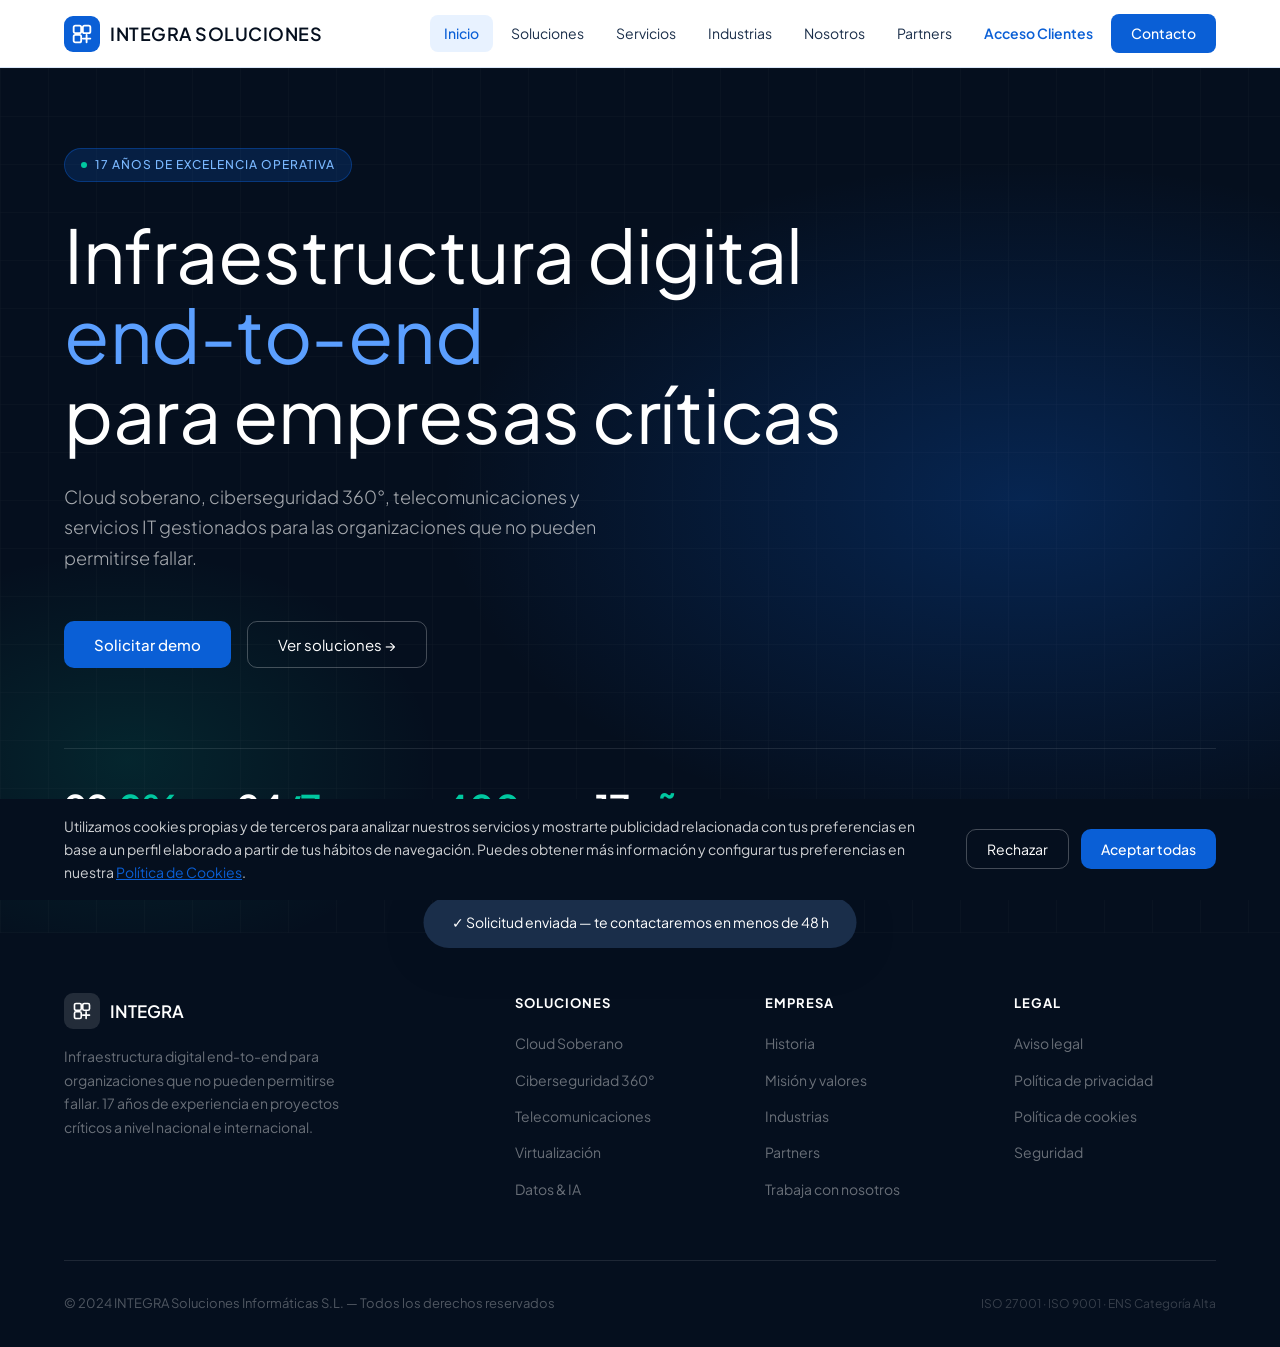
==== index.html @ 5807fe15 "Revert "Añadir borde azul claro al botón de Acceso Clientes" This reverts commit 361cda9bb5afeef632f" ====
<!DOCTYPE html>
<html lang="es">

<head>
  <meta charset="UTF-8">
  <meta name="viewport" content="width=device-width, initial-scale=1.0">
  <title>INTEGRA Soluciones Informáticas</title>
  <link rel="icon"
    href='data:image/svg+xml,<svg xmlns="http://www.w3.org/2000/svg" viewBox="0 0 24 24" fill="none" stroke="%230a5fd6" stroke-width="2.2" stroke-linecap="round"><rect x="2" y="2" width="9" height="9" rx="2"/><rect x="13" y="2" width="9" height="9" rx="2"/><rect x="2" y="13" width="9" height="9" rx="2"/><path d="M13 17.5h9M17.5 13v9"/></svg>'
    type="image/svg+xml">
  <script src="https://www.google.com/recaptcha/api.js" async defer></script>
  <link
    href="https://fonts.googleapis.com/css2?family=Instrument+Serif:ital@0;1&family=Plus+Jakarta+Sans:wght@300;400;500;600&display=swap"
    rel="stylesheet">
  <style>
    *,
    *::before,
    *::after {
      box-sizing: border-box;
      margin: 0;
      padding: 0;
    }

    :root {
      --ink: #050f1e;
      --ink2: #1a2e4a;
      --blue: #0a5fd6;
      --blue2: #0847a8;
      --sky: #e8f2ff;
      --sky2: #d0e5ff;
      --white: #ffffff;
      --gray: #6b7e96;
      --gray2: #f4f7fb;
      --border: rgba(10, 95, 214, 0.15);
      --accent: #00c8a0;
      --font-head: 'Plus Jakarta Sans', sans-serif;
      --font-body: 'Plus Jakarta Sans', sans-serif;
      --radius: 12px;
      --radius-lg: 20px;
      --shadow: 0 2px 24px rgba(5, 15, 30, 0.08);
      --shadow-lg: 0 8px 48px rgba(5, 15, 30, 0.14);
    }

    html,
    body {
      height: 100%;
    }

    body {
      font-family: var(--font-body);
      color: var(--ink);
      background: var(--white);
      font-size: 16px;
      line-height: 1.65;
      overflow-x: hidden;
    }

    /* NAV */
    nav {
      position: fixed;
      top: 0;
      left: 0;
      right: 0;
      z-index: 999;
      background: rgba(255, 255, 255, 0.96);
      backdrop-filter: blur(12px);
      border-bottom: 1px solid var(--border);
      padding: 0 5vw;
      display: flex;
      align-items: center;
      justify-content: space-between;
      height: 68px;
      transition: box-shadow 0.2s;
    }

    .nav-logo {
      font-family: var(--font-body);
      font-size: 18px;
      font-weight: 600;
      color: var(--ink);
      letter-spacing: 0.5px;
      text-decoration: none;
      display: flex;
      align-items: center;
      gap: 10px;
      cursor: pointer;
    }

    .nav-logo-mark {
      width: 36px;
      height: 36px;
      background: var(--blue);
      border-radius: 9px;
      display: flex;
      align-items: center;
      justify-content: center;
    }

    .nav-links {
      display: flex;
      align-items: center;
      gap: 4px;
      list-style: none;
    }

    .nav-links a {
      font-size: 14px;
      font-weight: 400;
      color: var(--ink2);
      text-decoration: none;
      padding: 7px 14px;
      border-radius: 8px;
      transition: background 0.18s, color 0.18s;
      cursor: pointer;
      display: block;
    }

    .nav-links a:hover {
      background: var(--sky);
      color: var(--blue);
    }

    .nav-links a.active {
      background: var(--sky);
      color: var(--blue);
      font-weight: 500;
    }

    .nav-cta {
      background: var(--blue) !important;
      color: var(--white) !important;
      border-radius: 8px !important;
      padding: 8px 20px !important;
      font-weight: 500 !important;
    }

    .nav-cta:hover {
      background: var(--blue2) !important;
    }

    .nav-cta.active {
      background: var(--blue2) !important;
      color: var(--white) !important;
    }

    .nav-toggle {
      display: none;
      background: none;
      border: none;
      cursor: pointer;
      padding: 8px;
    }

    .nav-toggle span {
      display: block;
      width: 22px;
      height: 2px;
      background: var(--ink);
      margin: 4px 0;
    }

    /* APP */
    #app {
      padding-top: 68px;
      min-height: calc(100vh - 68px);
    }

    .page {
      animation: fadeUp 0.32s ease both;
    }

    @keyframes fadeUp {
      from {
        opacity: 0;
        transform: translateY(12px);
      }

      to {
        opacity: 1;
        transform: translateY(0);
      }
    }

    /* SHARED */
    .section-wrap {
      padding: 80px 5vw;
    }

    .section-wrap.alt {
      background: var(--gray2);
    }

    .section-inner {
      max-width: 1200px;
      margin: 0 auto;
    }

    .section-tag {
      display: inline-block;
      font-size: 11px;
      font-weight: 600;
      letter-spacing: 2px;
      text-transform: uppercase;
      color: var(--blue);
      background: var(--sky);
      border-radius: 6px;
      padding: 5px 12px;
      margin-bottom: 20px;
    }

    .section-title {
      font-family: var(--font-head);
      font-size: clamp(28px, 3.5vw, 44px);
      font-weight: 400;
      line-height: 1.15;
      color: var(--ink);
      margin-bottom: 20px;
    }

    .section-sub {
      font-size: 17px;
      color: var(--gray);
      max-width: 580px;
      line-height: 1.7;
      margin-bottom: 52px;
    }

    .btn-primary {
      background: var(--blue);
      color: var(--white);
      border: none;
      border-radius: 10px;
      padding: 13px 30px;
      font-size: 15px;
      font-weight: 500;
      font-family: var(--font-body);
      cursor: pointer;
      transition: background 0.18s, transform 0.15s;
      text-decoration: none;
      display: inline-block;
    }

    .btn-primary:hover {
      background: #1a6fe0;
      transform: translateY(-1px);
    }

    .btn-outline {
      background: transparent;
      color: var(--white);
      border: 1px solid rgba(255, 255, 255, 0.25);
      border-radius: 10px;
      padding: 13px 30px;
      font-size: 15px;
      font-weight: 400;
      font-family: var(--font-body);
      cursor: pointer;
      transition: border-color 0.18s, background 0.18s, transform 0.15s;
      text-decoration: none;
      display: inline-block;
    }

    .btn-outline:hover {
      border-color: rgba(255, 255, 255, 0.5);
      background: rgba(255, 255, 255, 0.07);
      transform: translateY(-1px);
    }

    .btn-ghost {
      background: var(--sky);
      color: var(--blue);
      border: 1px solid var(--border);
      border-radius: 10px;
      padding: 13px 30px;
      font-size: 15px;
      font-weight: 500;
      font-family: var(--font-body);
      cursor: pointer;
      transition: background 0.18s;
      text-decoration: none;
      display: inline-block;
    }

    .btn-ghost:hover {
      background: var(--sky2);
    }

    /* HERO */
    .hero {
      min-height: calc(100vh - 68px);
      background: var(--ink);
      padding: 80px 5vw;
      position: relative;
      overflow: hidden;
      display: flex;
      align-items: center;
    }

    .hero-bg {
      position: absolute;
      inset: 0;
      background: radial-gradient(ellipse 70% 60% at 80% 50%, rgba(10, 95, 214, 0.28) 0%, transparent 65%), radial-gradient(ellipse 40% 40% at 10% 80%, rgba(0, 200, 160, 0.12) 0%, transparent 60%);
    }

    .hero-grid {
      position: absolute;
      inset: 0;
      opacity: 0.04;
      background-image: linear-gradient(rgba(255, 255, 255, 0.5) 1px, transparent 1px), linear-gradient(90deg, rgba(255, 255, 255, 0.5) 1px, transparent 1px);
      background-size: 48px 48px;
    }

    .hero-inner {
      position: relative;
      z-index: 2;
      max-width: 1200px;
      margin: 0 auto;
      width: 100%;
    }

    .hero-badge {
      display: inline-flex;
      align-items: center;
      gap: 8px;
      background: rgba(10, 95, 214, 0.2);
      border: 1px solid rgba(10, 95, 214, 0.4);
      color: #7ab8ff;
      font-size: 12px;
      font-weight: 500;
      letter-spacing: 1px;
      text-transform: uppercase;
      padding: 6px 16px;
      border-radius: 100px;
      margin-bottom: 32px;
    }

    .hero-badge-dot {
      width: 6px;
      height: 6px;
      border-radius: 50%;
      background: var(--accent);
      animation: pulse 2s ease-in-out infinite;
    }

    @keyframes pulse {

      0%,
      100% {
        opacity: 1;
        transform: scale(1)
      }

      50% {
        opacity: .5;
        transform: scale(.8)
      }
    }

    .hero-title {
      font-family: var(--font-head);
      font-size: clamp(42px, 6vw, 74px);
      font-weight: 400;
      color: var(--white);
      line-height: 1.08;
      letter-spacing: -0.5px;
      margin-bottom: 28px;
      max-width: 800px;
    }

    .hero-title span {
      color: #5b9fff;
    }

    .hero-sub {
      font-size: 18px;
      font-weight: 300;
      color: rgba(255, 255, 255, 0.65);
      max-width: 560px;
      line-height: 1.7;
      margin-bottom: 48px;
    }

    .hero-actions {
      display: flex;
      gap: 16px;
      flex-wrap: wrap;
      margin-bottom: 80px;
    }

    .hero-metrics {
      display: flex;
      gap: 48px;
      flex-wrap: wrap;
      border-top: 1px solid rgba(255, 255, 255, 0.1);
      padding-top: 40px;
    }

    .metric-value {
      font-family: var(--font-body);
      font-size: 38px;
      font-weight: 600;
      color: var(--white);
      line-height: 1;
      letter-spacing: -1px;
    }

    .metric-value span {
      color: var(--accent);
    }

    .metric-label {
      font-size: 13px;
      color: rgba(255, 255, 255, 0.5);
      margin-top: 4px;
      text-transform: uppercase;
      letter-spacing: 0.5px;
    }

    /* SOLUCIONES */
    .sol-grid {
      display: grid;
      grid-template-columns: repeat(3, 1fr);
      gap: 20px;
    }

    .sol-card {
      background: var(--white);
      border: 1px solid var(--border);
      border-radius: var(--radius-lg);
      padding: 32px;
      transition: transform 0.2s, box-shadow 0.2s, border-color 0.2s;
    }

    .sol-card:hover {
      transform: translateY(-4px);
      box-shadow: var(--shadow-lg);
      border-color: rgba(10, 95, 214, 0.3);
    }

    .sol-icon {
      width: 52px;
      height: 52px;
      border-radius: 14px;
      background: var(--sky);
      display: flex;
      align-items: center;
      justify-content: center;
      margin-bottom: 20px;
    }

    .sol-icon svg {
      width: 26px;
      height: 26px;
      color: var(--blue);
    }

    .sol-card h3 {
      font-family: var(--font-head);
      font-size: 19px;
      font-weight: 400;
      color: var(--ink);
      margin-bottom: 10px;
    }

    .sol-card p {
      font-size: 14px;
      color: var(--gray);
      line-height: 1.65;
    }

    .sol-tag {
      display: inline-block;
      font-size: 11px;
      font-weight: 500;
      background: var(--sky);
      color: var(--blue);
      border-radius: 5px;
      padding: 3px 9px;
      margin-top: 16px;
    }

    /* SERVICIOS */
    .srv-grid {
      display: grid;
      grid-template-columns: 1fr 1fr;
      gap: 40px;
      align-items: start;
    }

    .srv-module {
      border: 1px solid var(--border);
      border-radius: var(--radius);
      overflow: hidden;
      margin-bottom: 14px;
    }

    .srv-header {
      display: flex;
      align-items: center;
      justify-content: space-between;
      padding: 18px 22px;
      cursor: pointer;
      background: var(--white);
      transition: background 0.15s;
      user-select: none;
    }

    .srv-header:hover {
      background: var(--sky);
    }

    .srv-header-left {
      display: flex;
      align-items: center;
      gap: 14px;
    }

    .srv-dot {
      width: 9px;
      height: 9px;
      border-radius: 50%;
      background: var(--blue);
      flex-shrink: 0;
    }

    .srv-header h4 {
      font-family: var(--font-body);
      font-size: 15px;
      font-weight: 600;
      color: var(--ink);
    }

    .srv-arrow {
      width: 20px;
      height: 20px;
      border-radius: 50%;
      border: 1px solid var(--border);
      display: flex;
      align-items: center;
      justify-content: center;
      font-size: 14px;
      color: var(--gray);
      transition: transform 0.2s, background 0.15s;
      flex-shrink: 0;
      line-height: 1;
    }

    .srv-body {
      padding: 0 22px;
      max-height: 0;
      overflow: hidden;
      transition: max-height 0.35s ease, padding 0.25s ease;
      border-top: 0 solid var(--border);
    }

    .srv-module.open .srv-body {
      max-height: 260px;
      padding: 16px 22px 20px;
      border-top-width: 1px;
    }

    .srv-module.open .srv-arrow {
      transform: rotate(180deg);
      background: var(--blue);
      color: var(--blue);
    }

    .srv-body p {
      font-size: 14px;
      color: var(--gray);
      line-height: 1.7;
    }

    .srv-body ul {
      margin-top: 10px;
      list-style: none;
    }

    .srv-body ul li {
      font-size: 13px;
      color: var(--ink2);
      padding: 3px 0 3px 16px;
      position: relative;
    }

    .srv-body ul li::before {
      content: '—';
      position: absolute;
      left: 0;
      color: var(--blue);
      font-size: 11px;
      top: 5px;
    }

    .srv-panel {
      background: var(--ink);
      border-radius: var(--radius-lg);
      padding: 38px;
      color: var(--white);
      position: sticky;
      top: 90px;
    }

    .srv-panel h3 {
      font-family: var(--font-head);
      font-size: 22px;
      font-weight: 400;
      margin-bottom: 12px;
    }

    .srv-panel>p {
      font-size: 14px;
      color: rgba(255, 255, 255, 0.55);
      margin-bottom: 28px;
    }

    .sla-grid {
      display: grid;
      grid-template-columns: 1fr 1fr;
      gap: 14px;
      margin-bottom: 28px;
    }

    .sla-item {
      background: rgba(255, 255, 255, 0.06);
      border: 1px solid rgba(255, 255, 255, 0.1);
      border-radius: var(--radius);
      padding: 18px;
    }

    .sla-num {
      font-family: var(--font-body);
      font-size: 26px;
      font-weight: 600;
      color: var(--white);
      letter-spacing: -0.5px;
    }

    .sla-num span {
      color: var(--accent);
    }

    .sla-label {
      font-size: 12px;
      color: rgba(255, 255, 255, 0.4);
      margin-top: 4px;
    }

    /* INDUSTRIAS */
    .ind-grid {
      display: grid;
      grid-template-columns: repeat(4, 1fr);
      gap: 16px;
    }

    .ind-card {
      background: var(--white);
      border: 1px solid var(--border);
      border-radius: var(--radius-lg);
      padding: 28px 22px;
      transition: transform 0.2s, box-shadow 0.2s;
      position: relative;
      overflow: hidden;
    }

    .ind-card::after {
      content: '';
      position: absolute;
      bottom: 0;
      left: 0;
      right: 0;
      height: 3px;
      background: var(--blue);
      transform: scaleX(0);
      transform-origin: left;
      transition: transform 0.25s ease;
    }

    .ind-card:hover {
      transform: translateY(-4px);
      box-shadow: var(--shadow);
    }

    .ind-card:hover::after {
      transform: scaleX(1);
    }

    .ind-num {
      font-family: var(--font-body);
      font-size: 36px;
      font-weight: 300;
      color: var(--blue);
      line-height: 1;
      margin-bottom: 16px;
      letter-spacing: -1px;
    }

    .ind-card h3 {
      font-family: var(--font-body);
      font-size: 15px;
      font-weight: 600;
      color: var(--ink);
      margin-bottom: 8px;
    }

    .ind-card p {
      font-size: 13px;
      color: var(--gray);
      line-height: 1.6;
    }

    /* NOSOTROS */
    .nos-layout {
      display: grid;
      grid-template-columns: 1fr 1fr;
      gap: 80px;
      align-items: start;
    }

    .timeline {
      position: relative;
    }

    .timeline::before {
      content: '';
      position: absolute;
      left: 18px;
      top: 0;
      bottom: 0;
      width: 2px;
      background: linear-gradient(to bottom, var(--blue), var(--sky2));
    }

    .tl-item {
      padding-left: 52px;
      padding-bottom: 36px;
      position: relative;
    }

    .tl-dot {
      position: absolute;
      left: 10px;
      top: 4px;
      width: 18px;
      height: 18px;
      border-radius: 50%;
      background: var(--blue);
      border: 3px solid var(--white);
      box-shadow: 0 0 0 2px var(--blue);
    }

    .tl-year {
      font-size: 13px;
      font-weight: 700;
      color: var(--blue);
      letter-spacing: 1px;
      margin-bottom: 4px;
    }

    .tl-text {
      font-size: 14px;
      color: var(--ink2);
    }

    .mvv {
      margin-bottom: 36px;
    }

    .mvv h3 {
      font-size: 18px;
      font-weight: 600;
      color: var(--ink);
      margin-bottom: 8px;
    }

    .mvv p {
      font-size: 15px;
      color: var(--gray);
      line-height: 1.7;
    }

    .nos-values {
      display: grid;
      grid-template-columns: 1fr 1fr;
      gap: 16px;
    }

    .val-card {
      background: var(--gray2);
      border-radius: var(--radius);
      padding: 22px;
      border: 1px solid transparent;
      transition: border-color 0.2s, background 0.2s;
    }

    .val-card:hover {
      border-color: var(--border);
      background: var(--sky);
    }

    .val-card h4 {
      font-size: 14px;
      font-weight: 600;
      color: var(--ink);
      margin-bottom: 8px;
    }

    .val-card p {
      font-size: 13px;
      color: var(--gray);
    }

    /* PARTNERS */
    .partners-scroll {
      display: flex;
      flex-wrap: wrap;
      gap: 14px;
      margin-bottom: 48px;
    }

    .partner-pill {
      display: flex;
      align-items: center;
      gap: 12px;
      background: linear-gradient(145deg, var(--ink), var(--ink2));
      border: 1px solid rgba(10, 95, 214, 0.3);
      border-radius: 100px;
      padding: 10px 24px;
      font-size: 15px;
      font-weight: 600;
      color: var(--white);
      transition: all 0.3s cubic-bezier(0.25, 0.8, 0.25, 1);
      box-shadow: 0 4px 15px rgba(5, 15, 30, 0.2);
      cursor: default;
    }

    .partner-pill:hover {
      border-color: var(--accent);
      box-shadow: 0 0 20px rgba(0, 200, 160, 0.4), inset 0 0 10px rgba(0, 200, 160, 0.2);
      transform: translateY(-5px) scale(1.05);
    }

    .partner-logo {
      width: 24px;
      height: 24px;
      object-fit: contain;
      flex-shrink: 0;
      display: block;
      border-radius: 4px;
    }

    .partner-dot {
      width: 32px;
      height: 32px;
      border-radius: 50%;
      display: flex;
      align-items: center;
      justify-content: center;
      font-size: 14px;
      font-weight: 700;
      color: var(--white);
      flex-shrink: 0;
      box-shadow: 0 2px 10px rgba(0, 0, 0, 0.5);
      border: 2px solid rgba(255, 255, 255, 0.1);
    }

    .eco-strip {
      background: var(--ink);
      border-radius: var(--radius-lg);
      padding: 40px;
      display: grid;
      grid-template-columns: 1fr auto;
      gap: 32px;
      align-items: center;
    }

    .eco-strip h3 {
      font-family: var(--font-head);
      font-size: 24px;
      font-weight: 400;
      color: var(--white);
    }

    .eco-strip p {
      font-size: 15px;
      color: rgba(255, 255, 255, 0.5);
      margin-top: 8px;
    }

    /* CONTACTO */
    .contact-grid {
      display: grid;
      grid-template-columns: 1fr 1fr;
      gap: 64px;
      align-items: start;
    }

    .contact-form {
      background: var(--gray2);
      border-radius: var(--radius-lg);
      padding: 38px;
      border: 1px solid var(--border);
    }

    .form-row {
      margin-bottom: 18px;
    }

    .form-row label {
      display: block;
      font-size: 13px;
      font-weight: 500;
      color: var(--ink2);
      margin-bottom: 7px;
    }

    .form-row input,
    .form-row select,
    .form-row textarea {
      width: 100%;
      background: var(--white);
      border: 1px solid var(--border);
      border-radius: 9px;
      padding: 11px 15px;
      font-size: 14px;
      font-family: var(--font-body);
      color: var(--ink);
      outline: none;
      transition: border-color 0.18s, box-shadow 0.18s;
      appearance: none;
    }

    .form-row input:focus,
    .form-row select:focus,
    .form-row textarea:focus {
      border-color: var(--blue);
      box-shadow: 0 0 0 3px rgba(10, 95, 214, 0.1);
    }

    .form-row textarea {
      height: 110px;
      resize: vertical;
    }

    .form-cols {
      display: grid;
      grid-template-columns: 1fr 1fr;
      gap: 14px;
    }

    .contact-info h3 {
      font-family: var(--font-head);
      font-size: 22px;
      font-weight: 400;
      color: var(--ink);
      margin-bottom: 14px;
    }

    .contact-info>p {
      font-size: 15px;
      color: var(--gray);
      margin-bottom: 32px;
      line-height: 1.7;
    }

    .contact-items {
      display: flex;
      flex-direction: column;
      gap: 14px;
    }

    .contact-item {
      display: flex;
      align-items: flex-start;
      gap: 14px;
      padding: 18px;
      background: var(--gray2);
      border: 1px solid var(--border);
      border-radius: var(--radius);
    }

    .contact-item-icon {
      width: 40px;
      height: 40px;
      border-radius: 10px;
      background: var(--sky);
      display: flex;
      align-items: center;
      justify-content: center;
      flex-shrink: 0;
    }

    .contact-item-icon svg {
      width: 18px;
      height: 18px;
      color: var(--blue);
    }

    .contact-item-text h4 {
      font-size: 13px;
      font-weight: 600;
      color: var(--ink);
    }

    .contact-item-text p {
      font-size: 13px;
      color: var(--gray);
      margin-top: 2px;
    }

    /* FOOTER */
    footer {
      background: var(--ink);
      padding: 60px 5vw 32px;
    }

    .footer-inner {
      max-width: 1200px;
      margin: 0 auto;
    }

    .footer-top {
      display: grid;
      grid-template-columns: 2fr 1fr 1fr 1fr;
      gap: 48px;
      padding-bottom: 48px;
      border-bottom: 1px solid rgba(255, 255, 255, 0.1);
      margin-bottom: 32px;
    }

    .footer-brand p {
      font-size: 14px;
      color: rgba(255, 255, 255, 0.4);
      line-height: 1.7;
      margin-top: 16px;
      max-width: 280px;
    }

    .footer-col h5 {
      font-size: 13px;
      font-weight: 700;
      color: var(--white);
      letter-spacing: 1px;
      text-transform: uppercase;
      margin-bottom: 16px;
    }

    .footer-col ul {
      list-style: none;
    }

    .footer-col ul li {
      margin-bottom: 10px;
    }

    .footer-col ul li a {
      font-size: 14px;
      color: rgba(255, 255, 255, 0.4);
      text-decoration: none;
      cursor: pointer;
      transition: color 0.18s;
    }

    .footer-col ul li a:hover {
      color: var(--white);
    }

    .footer-bottom {
      display: flex;
      justify-content: space-between;
      align-items: center;
    }

    .footer-bottom p {
      font-size: 13px;
      color: rgba(255, 255, 255, 0.3);
    }

    .footer-logo {
      font-family: var(--font-body);
      font-size: 17px;
      font-weight: 600;
      color: var(--white);
      display: flex;
      align-items: center;
      gap: 10px;
      cursor: pointer;
    }

    .cookie-banner {
      position: fixed;
      bottom: 0;
      left: 0;
      right: 0;
      background: var(--ink);
      color: var(--white);
      padding: 16px 5vw;
      display: flex;
      justify-content: space-between;
      align-items: center;
      gap: 24px;
      z-index: 10000;
    }

    .cookie-text p {
      font-size: 14px;
      color: rgba(255, 255, 255, 0.8);
      margin: 0;
    }

    .cookie-text a {
      color: var(--blue);
      text-decoration: underline;
    }

    .cookie-buttons {
      display: flex;
      gap: 12px;
      flex-shrink: 0;
    }

    @media(max-width:700px) {
      .login-box {
        grid-template-columns: 1fr !important;
      }

      .login-box>div {
        padding: 32px !important;
      }

      .cookie-banner {
        flex-direction: column;
        align-items: stretch;
      }
    }

    /* TOAST */
    .toast {
      position: fixed;
      bottom: 32px;
      left: 50%;
      transform: translateX(-50%) translateY(80px);
      background: var(--ink2);
      color: var(--white);
      padding: 14px 28px;
      border-radius: 100px;
      font-size: 14px;
      box-shadow: var(--shadow-lg);
      transition: transform 0.3s ease;
      z-index: 1000;
      pointer-events: none;
      white-space: nowrap;
    }

    .toast.show {
      transform: translateX(-50%) translateY(0);
    }

    /* RESPONSIVE */
    @media(max-width:900px) {
      .sol-grid {
        grid-template-columns: 1fr 1fr
      }

      .ind-grid {
        grid-template-columns: 1fr 1fr
      }

      .nos-layout {
        grid-template-columns: 1fr;
        gap: 48px
      }

      .footer-top {
        grid-template-columns: 1fr 1fr;
        gap: 32px
      }

      .eco-strip {
        grid-template-columns: 1fr
      }
    }

    @media(max-width:700px) {
      .nav-links {
        display: none
      }

      .nav-toggle {
        display: block
      }

      .sol-grid,
      .ind-grid,
      .srv-grid,
      .contact-grid {
        grid-template-columns: 1fr
      }

      .sla-grid {
        grid-template-columns: 1fr 1fr
      }

      .hero-metrics {
        gap: 28px
      }

      .footer-top {
        grid-template-columns: 1fr
      }

      .nos-values {
        grid-template-columns: 1fr
      }

      .form-cols {
        grid-template-columns: 1fr
      }

      .footer-bottom {
        flex-direction: column;
        gap: 12px;
        text-align: center
      }

      .eco-strip {
        grid-template-columns: 1fr
      }
    }
  </style>
</head>

<body>

  <nav id="main-nav">
    <span class="nav-logo" onclick="navigate('inicio')">
      <div class="nav-logo-mark">
        <svg viewBox="0 0 24 24" fill="none" stroke="white" stroke-width="2.2" stroke-linecap="round" width="20"
          height="20">
          <rect x="2" y="2" width="9" height="9" rx="2" />
          <rect x="13" y="2" width="9" height="9" rx="2" />
          <rect x="2" y="13" width="9" height="9" rx="2" />
          <path d="M13 17.5h9M17.5 13v9" />
        </svg>
      </div>
      INTEGRA SOLUCIONES
    </span>
    <ul class="nav-links" id="nav-links">
      <li><a data-page="inicio" onclick="navigate('inicio')">Inicio</a></li>
      <li><a data-page="soluciones" onclick="navigate('soluciones')">Soluciones</a></li>
      <li><a data-page="servicios" onclick="navigate('servicios')">Servicios</a></li>
      <li><a data-page="industrias" onclick="navigate('industrias')">Industrias</a></li>
      <li><a data-page="nosotros" onclick="navigate('nosotros')">Nosotros</a></li>
      <li><a data-page="partners" onclick="navigate('partners')">Partners</a></li>
      <li><a data-page="login" onclick="navigate('login')" style="color: var(--blue); font-weight: 600;">Acceso
          Clientes</a></li>
      <li><a data-page="contacto" onclick="navigate('contacto')" class="nav-cta">Contacto</a></li>
    </ul>
    <button class="nav-toggle" id="menuToggle" aria-label="Menú"><span></span><span></span><span></span></button>
  </nav>

  <div id="app"></div>

  <!-- COOKIES BANNER -->
  <div class="cookie-banner" id="cookieBanner">
    <div class="cookie-text">
      <p>Utilizamos cookies propias y de terceros para analizar nuestros servicios y mostrarte publicidad relacionada
        con tus preferencias en base a un perfil elaborado a partir de tus hábitos de navegación. Puedes obtener más
        información y configurar tus preferencias en nuestra <a href="#">Política de Cookies</a>.</p>
    </div>
    <div class="cookie-buttons">
      <button class="btn-outline" style="padding: 10px 20px; font-size: 14px;"
        onclick="acceptCookies()">Rechazar</button>
      <button class="btn-primary" style="padding: 10px 20px; font-size: 14px;" onclick="acceptCookies()">Aceptar
        todas</button>
    </div>
  </div>

  <div class="toast" id="toast">✓ Solicitud enviada — te contactaremos en menos de 48 h</div>

  <script>
    function acceptCookies() {
      document.getElementById('cookieBanner').style.display = 'none';
      try { localStorage.setItem('cookiesAccepted', 'true'); } catch (e) { }
    }

    if (localStorage.getItem('cookiesAccepted')) {
      const cb = document.getElementById('cookieBanner');
      if (cb) cb.style.display = 'none';
    }

    // ─── SHARED BLOCKS ──────────────────────────────────────────────────────────

    const LOGO = `<svg viewBox="0 0 24 24" fill="none" stroke="white" stroke-width="2.2" stroke-linecap="round" width="18" height="18"><rect x="2" y="2" width="9" height="9" rx="2"/><rect x="13" y="2" width="9" height="9" rx="2"/><rect x="2" y="13" width="9" height="9" rx="2"/><path d="M13 17.5h9M17.5 13v9"/></svg>`;

    function footer() {
      return `<footer>
  <div class="footer-inner">
    <div class="footer-top">
      <div class="footer-brand">
        <span class="footer-logo" onclick="navigate('inicio')">
          <div class="nav-logo-mark" style="background:rgba(255,255,255,0.12)">${LOGO}</div>INTEGRA
        </span>
        <p>Infraestructura digital end-to-end para organizaciones que no pueden permitirse fallar. 17 años de experiencia en proyectos críticos a nivel nacional e internacional.</p>
      </div>
      <div class="footer-col"><h5>Soluciones</h5><ul>
        <li><a onclick="navigate('soluciones')">Cloud Soberano</a></li>
        <li><a onclick="navigate('soluciones')">Ciberseguridad 360°</a></li>
        <li><a onclick="navigate('soluciones')">Telecomunicaciones</a></li>
        <li><a onclick="navigate('soluciones')">Virtualización</a></li>
        <li><a onclick="navigate('soluciones')">Datos & IA</a></li>
      </ul></div>
      <div class="footer-col"><h5>Empresa</h5><ul>
        <li><a onclick="navigate('nosotros')">Historia</a></li>
        <li><a onclick="navigate('nosotros')">Misión y valores</a></li>
        <li><a onclick="navigate('industrias')">Industrias</a></li>
        <li><a onclick="navigate('partners')">Partners</a></li>
        <li><a onclick="navigate('contacto')">Trabaja con nosotros</a></li>
      </ul></div>
      <div class="footer-col"><h5>Legal</h5><ul>
        <li><a>Aviso legal</a></li><li><a>Política de privacidad</a></li>
        <li><a>Política de cookies</a></li><li><a>Seguridad</a></li>
      </ul></div>
    </div>
    <div class="footer-bottom">
      <p>© 2024 INTEGRA Soluciones Informáticas S.L. — Todos los derechos reservados</p>
      <p style="color:rgba(255,255,255,0.2);font-size:12px">ISO 27001 · ISO 9001 · ENS Categoría Alta</p>
    </div>
  </div>
</footer>`;
    }

    // ─── PAGE TEMPLATES ─────────────────────────────────────────────────────────

    const pages = {

      inicio() {
        return `<div class="page">
<div class="hero">
  <div class="hero-bg"></div><div class="hero-grid"></div>
  <div class="hero-inner">
    <div class="hero-badge"><span class="hero-badge-dot"></span>17 años de excelencia operativa</div>
    <h1 class="hero-title">Infraestructura digital<br><span>end-to-end</span><br>para empresas críticas</h1>
    <p class="hero-sub">Cloud soberano, ciberseguridad 360°, telecomunicaciones y servicios IT gestionados para las organizaciones que no pueden permitirse fallar.</p>
    <div class="hero-actions">
      <button class="btn-primary" onclick="navigate('contacto')">Solicitar demo</button>
      <button class="btn-outline" onclick="navigate('soluciones')">Ver soluciones →</button>
    </div>
    <div class="hero-metrics">
      <div><div class="metric-value">99<span>.9%</span></div><div class="metric-label">SLA garantizado</div></div>
      <div><div class="metric-value">24<span>/7</span></div><div class="metric-label">Soporte NOC/SOC</div></div>
      <div><div class="metric-value">+<span>400</span></div><div class="metric-label">Clientes activos</div></div>
      <div><div class="metric-value">17<span> años</span></div><div class="metric-label">De Experiencia</div></div>
    </div>
  </div>
</div>
${footer()}</div>`;
      },

      soluciones() {
        const cards = [
          [
            `<svg viewBox="0 0 24 24" fill="none" stroke="currentColor" stroke-width="1.8" stroke-linecap="round"><rect x="4" y="2" width="16" height="20" rx="2" ry="2"/><line x1="8" y1="6" x2="16" y2="6"/><line x1="8" y1="10" x2="16" y2="10"/><line x1="8" y1="14" x2="16" y2="14"/><line x1="12" y1="18" x2="12.01" y2="18"/></svg>`,
            'Hosting Web Empresarial',
            'Servidores dedicados y alojamiento de alto rendimiento con certificados SSL, copias de seguridad diarias y panel de control intuitivo.',
            'Web & Servidores'
          ],
          ['<path d="M3 15a4 4 0 004 4h9a5 5 0 10-.1-9.999 5.002 5.002 0 10-9.78 2.096A4.001 4.001 0 003 15z"/>', 'Cloud Soberano', 'Despliegue híbrido y multi-cloud con cumplimiento normativo nacional. Migración, optimización y gestión continua sobre AWS, Azure y nube privada.', 'Arquitectura híbrida'],
          ['<rect x="3" y="11" width="18" height="11" rx="2"/><path d="M7 11V7a5 5 0 0110 0v4"/>', 'Ciberseguridad 360°', 'SOC gestionado, gestión de identidades, protección de endpoints, inteligencia de amenazas y respuesta a incidentes con SLA garantizado.', 'Zero Trust'],
          ['<path d="M5 12h14M12 5l7 7-7 7"/><circle cx="5" cy="12" r="2"/>', 'Telecomunicaciones', 'Redes WAN/SD-WAN, conectividad dedicada, voz empresarial y soluciones IoT para infraestructuras críticas nacionales e internacionales.', 'SD-WAN & MPLS'],
          ['<rect x="2" y="3" width="20" height="14" rx="2"/><path d="M8 21h8M12 17v4"/>', 'Virtualización', 'Consolidación de servidores, virtualización de escritorios (VDI) y contenedores Kubernetes para maximizar la eficiencia del CPD.', 'VMware · Nutanix'],
          ['<ellipse cx="12" cy="5" rx="9" ry="3"/><path d="M21 12c0 1.66-4 3-9 3s-9-1.34-9-3"/><path d="M3 5v14c0 1.66 4 3 9 3s9-1.34 9-3V5"/>', 'Datos & IA', 'Pipelines de datos, data lakes empresariales y modelos de IA aplicada para sectores regulados, con gobernanza y trazabilidad completa.', 'MLOps · DataOps'],
          ['<path d="M12 22s8-4 8-10V5l-8-3-8 3v7c0 6 8 10 8 10z"/>', 'Servicios Gestionados', 'MSP integral: monitorización proactiva 24/7, gestión del ciclo de vida de activos, ITIL v4 y CMDB unificada para toda la infraestructura.', 'ITIL v4 · NOC 24/7'],
        ].map(([icon, title, desc, tag]) => `
      <div class="sol-card">
        <div class="sol-icon"><svg viewBox="0 0 24 24" fill="none" stroke="currentColor" stroke-width="1.8" stroke-linecap="round">${icon}</svg></div>
        <h3>${title}</h3><p>${desc}</p><span class="sol-tag">${tag}</span>
      </div>`).join('');
        return `<div class="page">
<div class="section-wrap alt">
  <div class="section-inner">
    <span class="section-tag">Soluciones</span>
    <h2 class="section-title">Arquitectura digital completa</h2>
    <p class="section-sub">Una plataforma integrada que cubre todo el ciclo de vida de la infraestructura tecnológica empresarial, desde la conectividad hasta la inteligencia de datos.</p>
    <div class="sol-grid">${cards}</div>
    <div style="margin-top:48px;text-align:center">
      <button class="btn-primary" onclick="navigate('contacto')">Solicitar una demo técnica</button>
    </div>
  </div>
</div>
${footer()}</div>`;
      },

      login() {
        return `<div class="page" style="min-height: calc(100vh - 68px); display: flex; align-items: center; justify-content: center; background: var(--gray2); padding: 40px 5vw;">
        <div class="login-box" style="background: var(--white); width: 100%; max-width: 950px; border-radius: var(--radius-lg); border: 1px solid var(--border); box-shadow: var(--shadow-lg); display: grid; grid-template-columns: 1fr 1fr; overflow: hidden; min-height: 550px;">
          
          <!-- Lado Oscuro -->
          <div style="background: var(--ink); padding: 48px; color: var(--white); display: flex; flex-direction: column; justify-content: center;">
            <span class="sol-tag" style="background: rgba(255,255,255,0.1); color: var(--white); border: 1px solid rgba(255,255,255,0.2); margin-bottom: 20px; align-self: flex-start;">Portal de Clientes</span>
            <h2 style="font-family: var(--font-head); font-size: 36px; margin-bottom: 16px; line-height: 1.1;">Tu infraestructura,<br>bajo control</h2>
            <p style="color: rgba(255,255,255,0.7); margin-bottom: 32px; line-height: 1.6;">Gestiona tus servidores, alojamiento web y servicios cloud desde un único panel de control centralizado y completamente seguro.</p>
            <ul style="list-style: none; padding: 0; margin: 0; color: rgba(255,255,255,0.9); font-size: 14px;">
              <li style="margin-bottom: 12px; display:flex; gap:10px;"><span style="color:var(--accent)">✓</span> Facturación y métricas en tiempo real</li>
              <li style="margin-bottom: 12px; display:flex; gap:10px;"><span style="color:var(--accent)">✓</span> Despliegue de entornos en 1 clic</li>
              <li style="display:flex; gap:10px;"><span style="color:var(--accent)">✓</span> Soporte técnico prioritario</li>
            </ul>
          </div>

          <!-- Lado Claro (Login) -->
          <div style="padding: 48px; display: flex; flex-direction: column; justify-content: center;">
            <h3 style="font-family: var(--font-head); font-size: 24px; color: var(--ink); margin-bottom: 24px;">Iniciar sesión</h3>
            <div class="form-row" style="margin-bottom: 16px;">
              <label style="display: block; font-size: 13px; font-weight: 500; color: var(--ink2); margin-bottom: 7px;">Email corporativo</label>
              <input type="email" placeholder="tu@empresa.com" style="width: 100%; background: var(--white); border: 1px solid var(--border); border-radius: 9px; padding: 11px 15px; font-size: 14px; font-family: var(--font-body); color: var(--ink); outline: none; box-sizing:border-box;">
            </div>
            <div class="form-row" style="margin-bottom: 24px;">
              <label style="display: block; font-size: 13px; font-weight: 500; color: var(--ink2); margin-bottom: 7px;">Contraseña</label>
              <input type="password" placeholder="••••••••" style="width: 100%; background: var(--white); border: 1px solid var(--border); border-radius: 9px; padding: 11px 15px; font-size: 14px; font-family: var(--font-body); color: var(--ink); outline: none; box-sizing:border-box;">
            </div>
            <button class="btn-primary" style="width: 100%; margin-bottom: 24px; text-align: center;" onclick="window.location.href='#'">Acceder a mi panel →</button>
            
            <!-- Separador (Registro) -->
            <div style="text-align: center; border-top: 1px solid var(--border); padding-top: 24px;">
              <p style="font-size: 14px; color: var(--gray); margin-bottom: 12px;">¿Todavía no tienes cuenta?</p>
              <button class="btn-outline" style="width: 100%; border-color: var(--blue); color: var(--blue); text-align: center; background: rgba(10, 95, 214, 0.05);" onclick="navigate('registro')">Registrar una cuenta nueva</button>
            </div>
          </div>

        </div>
      </div>
      ${footer()}</div>`;
      },
      registro() {
        return `<div class="page" style="min-height: calc(100vh - 68px); display: flex; align-items: center; justify-content: center; background: var(--gray2); padding: 40px 5vw;">
          <div class="login-box" style="background: var(--white); width: 100%; max-width: 950px; border-radius: var(--radius-lg); border: 1px solid var(--border); box-shadow: var(--shadow-lg); display: grid; grid-template-columns: 1fr 1fr; overflow: hidden; min-height: 550px;">
            
            <div style="background: var(--ink); padding: 48px; color: var(--white); display: flex; flex-direction: column; justify-content: center;">
              <span class="sol-tag" style="background: rgba(255,255,255,0.1); color: var(--white); border: 1px solid rgba(255,255,255,0.2); margin-bottom: 20px; align-self: flex-start;">Nuevos Clientes</span>
              <h2 style="font-family: var(--font-head); font-size: 36px; margin-bottom: 16px; line-height: 1.1;">Comienza tu<br>transformación</h2>
              <p style="color: rgba(255,255,255,0.7); margin-bottom: 32px; line-height: 1.6;">Únete a cientos de empresas que ya confían en nuestra infraestructura para sus proyectos críticos.</p>
              <ul style="list-style: none; padding: 0; margin: 0; color: rgba(255,255,255,0.9); font-size: 14px;">
                <li style="margin-bottom: 12px; display:flex; gap:10px;"><span style="color:var(--accent)">✓</span> Consultoría inicial gratuita</li>
                <li style="margin-bottom: 12px; display:flex; gap:10px;"><span style="color:var(--accent)">✓</span> Migración sin cortes de servicio</li>
                <li style="display:flex; gap:10px;"><span style="color:var(--accent)">✓</span> SLAs de hasta 99.99%</li>
              </ul>
            </div>

            <div style="padding: 48px; display: flex; flex-direction: column; justify-content: center;">
              <h3 style="font-family: var(--font-head); font-size: 24px; color: var(--ink); margin-bottom: 24px;">Crear una cuenta</h3>
              
              <div class="form-row" style="margin-bottom: 16px;">
                <label style="display: block; font-size: 13px; font-weight: 500; color: var(--ink2); margin-bottom: 7px;">Nombre de la empresa</label>
                <input type="text" placeholder="Ej. ACME Corp" style="width: 100%; background: var(--white); border: 1px solid var(--border); border-radius: 9px; padding: 11px 15px; font-size: 14px; font-family: var(--font-body); color: var(--ink); outline: none; box-sizing:border-box;">
              </div>
              
              <div class="form-row" style="margin-bottom: 16px;">
                <label style="display: block; font-size: 13px; font-weight: 500; color: var(--ink2); margin-bottom: 7px;">Email corporativo</label>
                <input type="email" placeholder="tu@empresa.com" style="width: 100%; background: var(--white); border: 1px solid var(--border); border-radius: 9px; padding: 11px 15px; font-size: 14px; font-family: var(--font-body); color: var(--ink); outline: none; box-sizing:border-box;">
              </div>
              
              <div class="form-row" style="margin-bottom: 24px;">
                <label style="display: block; font-size: 13px; font-weight: 500; color: var(--ink2); margin-bottom: 7px;">Contraseña</label>
                <input type="password" placeholder="••••••••" style="width: 100%; background: var(--white); border: 1px solid var(--border); border-radius: 9px; padding: 11px 15px; font-size: 14px; font-family: var(--font-body); color: var(--ink); outline: none; box-sizing:border-box;">
              </div>
              
              <button class="btn-primary" style="width: 100%; margin-bottom: 24px; text-align: center;" onclick="window.location.href='#'">Completar registro →</button>
              
              <div style="text-align: center; border-top: 1px solid var(--border); padding-top: 24px;">
                <p style="font-size: 14px; color: var(--gray); margin-bottom: 12px;">¿Ya eres cliente de INTEGRA?</p>
                <button class="btn-outline" style="width: 100%; border-color: var(--blue); color: var(--blue); text-align: center; background: rgba(10, 95, 214, 0.05);" onclick="navigate('login')">Volver a iniciar sesión</button>
              </div>
            </div>

          </div>
        </div>
        ${footer()}</div>`;
      },

      servicios() {
        const modules = [
          ['Integra Data Tech', 'Soluciones de datos end-to-end: desde la ingesta hasta la visualización analítica avanzada.', ['Arquitectura de Data Warehouse y Data Lake', 'ETL/ELT y pipelines en tiempo real', 'Business Intelligence y dashboards ejecutivos', 'Modelos predictivos con IA aplicada'], true],
          ['Data Sales & CRM Tech', 'Habilitación comercial basada en datos: inteligencia de mercado y segmentación avanzada.', ['Scoring y cualificación de leads con IA', 'Integración CRM y automatización de ventas', 'Enriquecimiento de bases de datos B2B', 'Reporting comercial en tiempo real'], false],
          ['Provisión & Logística IT', 'Aprovisionamiento ágil de hardware, software y licencias para proyectos de cualquier escala.', ['Catálogo de más de 50.000 referencias', 'Gestión de garantías y activos (CMDB)', 'Logística inversa y reciclaje certificado'], false],
          ['Consultoría & Transformación Digital', 'Acompañamiento estratégico en proyectos de modernización tecnológica y adopción cloud.', ['Auditorías de infraestructura y madurez digital', 'Roadmaps de transformación tecnológica', 'Gestión de proyectos PMO certificada (PMI/PRINCE2)'], false],
          ['Soporte & Field Services', 'Soporte técnico presencial y remoto con cobertura nacional e internacional.', ['Help Desk y soporte N1/N2/N3', 'Intervención en campo (break-fix, instalaciones)', 'SLA personalizado por criticidad'], false],
        ].map(([title, desc, items, open]) => `
      <div class="srv-module${open ? ' open' : ''}">
        <div class="srv-header">
          <div class="srv-header-left"><div class="srv-dot"></div><h4>${title}</h4></div>
          <div class="srv-arrow" style="border:none; background:transparent;">
  <svg width="18" height="18" viewBox="0 0 24 24" fill="none" stroke="currentColor" stroke-width="2" stroke-linecap="round">
    <polyline points="6 9 12 15 18 9"/>
  </svg>
</div>
        </div>
        <div class="srv-body">
          <p>${desc}</p>
          <ul>${items.map(i => `<li>${i}</li>`).join('')}</ul>
        </div>
      </div>`).join('');
        return `<div class="page">
<div class="section-wrap">
  <div class="section-inner">
    <span class="section-tag">Servicios</span>
    <h2 class="section-title">Portfolio de servicios especializados</h2>
    <p class="section-sub">Módulos diseñados para cubrir cada capa del stack tecnológico con equipos certificados y metodologías probadas.</p>
    <div class="srv-grid">
      <div>${modules}</div>
      <div class="srv-panel">
        <h3>Garantías de servicio</h3>
        <p>Compromisos medibles respaldados por contratos de nivel de servicio auditables.</p>
        <div class="sla-grid">
          <div class="sla-item"><div class="sla-num">99<span>.9%</span></div><div class="sla-label">Disponibilidad SLA</div></div>
          <div class="sla-item"><div class="sla-num">24<span>/7</span></div><div class="sla-label">NOC & SOC activo</div></div>
          <div class="sla-item"><div class="sla-num">&lt;4<span>h</span></div><div class="sla-label">Tiempo de respuesta</div></div>
          <div class="sla-item"><div class="sla-num">ISO<span> 27001</span></div><div class="sla-label">Certificación activa</div></div>
        </div>
        <button class="btn-primary" style="width:100%;text-align:center" onclick="navigate('contacto')">Solicitar consulta comercial</button>
      </div>
    </div>
  </div>
</div>
${footer()}</div>`;
      },

      industrias() {
        const sectors = [
          ['Telco & Operadoras', 'BSS/OSS, infraestructura de red, gestión de NOC y soluciones de capacidad para operadoras de telecomunicaciones.'],
          ['Sector Público', 'Administraciones centrales, CCAA y municipios: ENS, RGPD, cloud soberano y servicios de ciudadanía digital.'],
          ['Inteligencia Artificial', 'Plataformas de IA empresarial, MLOps, infraestructura GPU y gobernanza de modelos para organizaciones data-driven.'],
          ['Defensa & Seguridad', 'Redes clasificadas, comunicaciones tácticas, ciberseguridad OTAN y soluciones para infraestructuras críticas nacionales.'],
          ['Banca & Seguros', 'Cumplimiento DORA/PSD2, core bancario cloud-native, detección de fraude con IA y continuidad de negocio.'],
          ['Industria & Manufactura', 'IT/OT convergence, IIoT, SCADA en la nube y digitalización de planta para la industria 4.0.'],
          ['Salud', 'HIS, telemedicina, interoperabilidad HL7/FHIR, seguridad de datos clínicos y cloud hospitalario certificado.'],
          ['Retail & Distribución', 'Omnicanalidad, gestión de inventario en tiempo real, analítica de cliente e infraestructura de tienda conectada.'],
        ].map(([title, desc], i) => `
      <div class="ind-card">
        <div class="ind-num">0${i + 1}</div>
        <h3>${title}</h3><p>${desc}</p>
      </div>`).join('');
        return `<div class="page">
<div class="section-wrap alt">
  <div class="section-inner">
    <span class="section-tag">Industrias</span>
    <h2 class="section-title">Sectores que confían en nosotros</h2>
    <p class="section-sub">Conocimiento vertical profundo en los sectores más exigentes en materia de disponibilidad, seguridad y cumplimiento normativo.</p>
    <div class="ind-grid">${sectors}</div>
    <div style="margin-top:48px;text-align:center">
      <button class="btn-ghost" onclick="navigate('contacto')">Hablar con un especialista de tu sector</button>
    </div>
  </div>
</div>
${footer()}</div>`;
      },

      nosotros() {
        const timeline = [
          ['2007', 'Fundación de INTEGRA en Madrid, enfocada en integración de sistemas y redes para empresas medianas.'],
          ['2010', 'Primer contrato con infraestructura crítica nacional. Certificación ISO 9001 y apertura de NOC propio 24/7.'],
          ['2014', 'Expansión internacional: proyectos en LATAM y Norte de África. Lanzamiento de servicios cloud gestionados.'],
          ['2018', 'Apertura del SOC propio. Certificación ISO 27001. Partnership Advanced con AWS y Microsoft.'],
          ['2021', 'Lanzamiento de la división de Datos & IA. Primer proyecto de cloud soberano para Administración Pública.'],
          ['2024', '+400 clientes activos. Presencia en 12 países. Reconocimiento como Top 10 MSP en España por CRN.'],
        ].map(([y, t]) => `<div class="tl-item"><div class="tl-dot"></div><div class="tl-year">${y}</div><div class="tl-text">${t}</div></div>`).join('');
        return `<div class="page">
<div class="section-wrap">
  <div class="section-inner">
    <span class="section-tag">Nosotros</span>
    <h2 class="section-title">17 años construyendo infraestructuras críticas</h2>
    <div class="nos-layout">
      <div>
        <div class="mvv"><h3>Misión</h3><p>Proveer soluciones de infraestructura digital de máxima disponibilidad y seguridad que permitan a nuestros clientes centrarse en su negocio, con la certeza de que su tecnología no fallará.</p></div>
        <div class="mvv"><h3>Visión</h3><p>Ser el partner tecnológico de referencia en el sur de Europa para organizaciones que operan infraestructuras críticas, liderando la convergencia entre cloud, ciberseguridad e inteligencia artificial.</p></div>
        <div class="nos-values">
          <div class="val-card"><h4>Fiabilidad</h4><p>Cada compromiso está respaldado por SLAs medibles y auditables.</p></div>
          <div class="val-card"><h4>Especialización</h4><p>Equipos certificados en las tecnologías líderes del mercado.</p></div>
          <div class="val-card"><h4>Innovación</h4><p>Adoptamos nuevas tecnologías cuando están probadas y son seguras.</p></div>
          <div class="val-card"><h4>Transparencia</h4><p>Comunicación honesta sobre capacidades, plazos y resultados.</p></div>
        </div>
      </div>
      <div class="timeline">${timeline}</div>
    </div>
  </div>
</div>
${footer()}</div>`;
      },

      partners() {
        const pills = [
          { type: 'imgurl', src: 'https://t3.gstatic.com/faviconV2?client=SOCIAL&type=FAVICON&fallback_opts=TYPE,SIZE,URL&url=https://aws.amazon.com&size=64', n: 'Amazon AWS' },
          { type: 'imgurl', src: 'https://t3.gstatic.com/faviconV2?client=SOCIAL&type=FAVICON&fallback_opts=TYPE,SIZE,URL&url=https://azure.microsoft.com&size=64', n: 'Microsoft Azure' },
          { type: 'imgurl', src: 'https://t3.gstatic.com/faviconV2?client=SOCIAL&type=FAVICON&fallback_opts=TYPE,SIZE,URL&url=https://crowdstrike.com&size=64', n: 'CrowdStrike' },
          { type: 'imgurl', src: 'https://t3.gstatic.com/faviconV2?client=SOCIAL&type=FAVICON&fallback_opts=TYPE,SIZE,URL&url=https://hpe.com&size=64', n: 'HPE' },
          { type: 'imgurl', src: 'https://t3.gstatic.com/faviconV2?client=SOCIAL&type=FAVICON&fallback_opts=TYPE,SIZE,URL&url=https://sentinelone.com&size=64', n: 'SentinelOne' },
          { type: 'img', slug: 'cisco', n: 'Cisco' },
          { type: 'img', slug: 'vmware', n: 'VMware' },
          { type: 'img', slug: 'fortinet', n: 'Fortinet' },
          { type: 'img', slug: 'paloaltonetworks', n: 'Palo Alto Networks' },
          { type: 'img', slug: 'dell', n: 'Dell Technologies' },
          { type: 'img', slug: 'nutanix', n: 'Nutanix' },
          { type: 'img', slug: 'googlecloud', n: 'Google Cloud' },
          { type: 'img', slug: 'kaspersky', n: 'Kaspersky' }
        ].map(p => {
          let imageSrc = p.type === 'imgurl' ? p.src : `https://cdn.simpleicons.org/${p.slug}/white`;
          return `
            <div class="partner-pill">
              <img src="${imageSrc}" alt="${p.n}" class="partner-logo" onerror="this.style.display='none'; this.nextElementSibling.style.display='flex';">
              <div class="partner-dot" style="display:none;background:var(--blue)">•</div>
              ${p.n}
            </div>
          `;
        }).join('');

        return `<div class="page">
<div class="section-wrap alt">
  <div class="section-inner">
    <span class="section-tag">Partners</span>
    <h2 class="section-title">Ecosistema tecnológico</h2>
    <p class="section-sub">Alianzas estratégicas con los fabricantes líderes del sector, con la más alta categoría de partnership en cada relación.</p>
    <div class="partners-scroll">${pills}</div>
    <div class="eco-strip">
      <div><h3>¿Tu empresa busca un integrador de confianza?</h3><p>Trabajamos junto a fabricantes y distribuidores para ofrecer las mejores condiciones comerciales y soporte posventa.</p></div>
      <div><button class="btn-primary" onclick="navigate('contacto')">Hablar con un especialista</button></div>
    </div>
  </div>
</div>
${footer()}</div>`;
      },

      contacto() {
        return `<div class="page">
<div class="section-wrap">
  <div class="section-inner">
    <span class="section-tag">Contacto</span>
    <h2 class="section-title">Empecemos a trabajar juntos</h2>
    <div class="contact-grid">
      <div class="contact-info">
        <h3>Consulta comercial o demo técnica</h3>
        <p>Nuestro equipo de preventa analizará tu caso y te propondrá la arquitectura más adecuada en menos de 48 horas.</p>
        <div class="contact-items">
          <div class="contact-item"><div class="contact-item-icon"><svg viewBox="0 0 24 24" fill="none" stroke="currentColor" stroke-width="1.8" stroke-linecap="round"><path d="M22 16.92v3a2 2 0 01-2.18 2 19.79 19.79 0 01-8.63-3.07A19.5 19.5 0 013.07 9.81a19.79 19.79 0 01-3.07-8.67A2 2 0 012 .84h3a2 2 0 012 1.72 12.84 12.84 0 00.7 2.81 2 2 0 01-.45 2.11L6.09 8.91a16 16 0 006 6l1.27-1.27a2 2 0 012.11-.45 12.84 12.84 0 002.81.7A2 2 0 0122 16.92z"/></svg></div><div class="contact-item-text"><h4>Teléfono comercial</h4><p>+34 900 123 456 — Lun-Vie 9:00-18:30</p></div></div>
          <div class="contact-item"><div class="contact-item-icon"><svg viewBox="0 0 24 24" fill="none" stroke="currentColor" stroke-width="1.8" stroke-linecap="round"><path d="M4 4h16c1.1 0 2 .9 2 2v12c0 1.1-.9 2-2 2H4c-1.1 0-2-.9-2-2V6c0-1.1.9-2 2-2z"/><polyline points="22,6 12,13 2,6"/></svg></div><div class="contact-item-text"><h4>Email comercial</h4><p>ventas@integra-si.com</p></div></div>
          <div class="contact-item"><div class="contact-item-icon"><svg viewBox="0 0 24 24" fill="none" stroke="currentColor" stroke-width="1.8" stroke-linecap="round"><circle cx="12" cy="12" r="2"/><path d="M12 2a10 10 0 100 20A10 10 0 0012 2zM2 12h4M18 12h4M12 2v4M12 18v4"/></svg></div><div class="contact-item-text"><h4>Soporte 24/7</h4><p>soporte@integra-si.com · +34 900 999 247</p></div></div>
          <div class="contact-item"><div class="contact-item-icon"><svg viewBox="0 0 24 24" fill="none" stroke="currentColor" stroke-width="1.8" stroke-linecap="round"><path d="M21 10c0 7-9 13-9 13s-9-6-9-13a9 9 0 0118 0z"/><circle cx="12" cy="10" r="3"/></svg></div><div class="contact-item-text"><h4>Sede central</h4><p>Calle Serrano 41, 28001 Madrid, España</p></div></div>
        </div>
      </div>
      <div class="contact-form">
        <div class="form-cols">
          <div class="form-row"><label>Nombre</label><input type="text" placeholder="Ana García" id="f-nombre"></div>
          <div class="form-row"><label>Empresa</label><input type="text" placeholder="ACME Corp" id="f-empresa"></div>
        </div>
        <div class="form-row"><label>Email corporativo</label><input type="email" placeholder="ana@empresa.com" id="f-email"></div>
        <div class="form-row"><label>Tipo de consulta</label>
          <select id="f-tipo">
            <option value="">Selecciona una opción</option>
            <option>Solicitar demo técnica</option><option>Consulta comercial</option>
            <option>Información sobre soluciones</option><option>Soporte a cliente existente</option>
            <option>Partnership o distribución</option>
          </select>
        </div>
        <div class="form-row"><label>Mensaje</label><textarea placeholder="Cuéntanos sobre tu infraestructura actual y los retos que enfrentas..." id="f-msg"></textarea></div>

        <div class="form-row" style="display: flex; justify-content: center; margin-bottom: 20px;">
          <div id="recaptcha-container"></div>
        </div>

        <button class="btn-primary" style="width:100%;text-align:center" onclick="sendForm()">Enviar solicitud →</button>
      </div>
    </div>
  </div>
</div>
${footer()}</div>`;
      },
    };

    // ─── ROUTER ─────────────────────────────────────────────────────────────────

    function navigate(page) {
      // ESTE BLOQUE CIERRA EL MENÚ MÓVIL AL HACER CLIC
      if (typeof mobileOpen !== 'undefined' && mobileOpen) {
        mobileOpen = false;
        document.getElementById('nav-links').style.cssText = '';
      }
      if (!pages[page]) page = 'inicio';
      const app = document.getElementById('app');
      app.innerHTML = pages[page]();
      window.scrollTo({ top: 0, behavior: 'instant' });
      updateActive(page);
      const titles = { inicio: 'INTEGRA SOLUCIONES — Infraestructura Digital End-to-End', soluciones: 'Soluciones — INTEGRA SOLUCIONES', servicios: 'Servicios — INTEGRA SOLUCIONES', industrias: 'Industrias — INTEGRA SOLUCIONES', nosotros: 'Nosotros — INTEGRA SOLUCIONES', partners: 'Partners — INTEGRA SOLUCIONES', contacto: 'Contacto — INTEGRA SOLUCIONES', login: 'Acceso Clientes — INTEGRA SOLUCIONES' };
      document.title = titles[page] || 'INTEGRA SOLUCIONES';
      history.pushState({ page }, '', '#' + page);
      afterRender(page);
    }

    function updateActive(page) {
      document.querySelectorAll('.nav-links a[data-page]').forEach(a => {
        a.classList.toggle('active', a.dataset.page === page);
      });
    }

    function renderCaptcha() {
      const container = document.getElementById('recaptcha-container');
      if (!container) return;

      if (typeof grecaptcha === 'undefined') {
        setTimeout(renderCaptcha, 300);
        return;
      }

      container.innerHTML = '';
      grecaptcha.render(container, {
        sitekey: '6LeIxAcTAAAAAJcZVRqyHh71UMIEGNQ_MXjiZKhI'
      });
    }

    function afterRender(page) {
      if (page === 'contacto') {
        renderCaptcha();
      }

      if (page === 'servicios') {
        document.querySelectorAll('.srv-header').forEach(h => {
          h.addEventListener('click', () => {
            const mod = h.parentElement;
            const was = mod.classList.contains('open');
            document.querySelectorAll('.srv-module').forEach(m => m.classList.remove('open'));
            if (!was) mod.classList.add('open');
          });
        });
      }

      document.querySelectorAll('.sol-card,.ind-card,.val-card,.tl-item,.partner-pill,.srv-module,.contact-item').forEach((el, i) => {
        el.style.opacity = '0';
        el.style.transform = 'translateY(14px)';
        el.style.transition = `opacity 0.38s ease ${Math.min(i * 0.05, 0.5)}s, transform 0.38s ease ${Math.min(i * 0.05, 0.5)}s`;

        requestAnimationFrame(() => requestAnimationFrame(() => {
          el.style.opacity = '1';
          el.style.transform = 'translateY(0)';
        }));
      });
    }

    function sendForm() {
      const n = document.getElementById('f-nombre')?.value.trim();
      const e = document.getElementById('f-email')?.value.trim();
      if (!n || !e) { alert('Por favor completa al menos el nombre y el email.'); return; }

      if (typeof grecaptcha !== 'undefined') {
        const captchaResponse = grecaptcha.getResponse();
        if (!captchaResponse || captchaResponse.length === 0) {
          alert('Por favor, marca la casilla de "No soy un robot".');
          return;
        }
      }

      const toast = document.getElementById('toast');
      toast.classList.add('show');
      setTimeout(() => toast.classList.remove('show'), 3500);

      ['f-nombre', 'f-empresa', 'f-email', 'f-tipo', 'f-msg'].forEach(id => { const el = document.getElementById(id); if (el) el.value = ''; });

      if (typeof grecaptcha !== 'undefined') {
        try { grecaptcha.reset(); } catch (e) { }
      }
    }

    // ─── NAV UTILS ───────────────────────────────────────────────────────────────

    window.addEventListener('scroll', () => {
      document.getElementById('main-nav').style.boxShadow = window.scrollY > 20 ? '0 2px 24px rgba(5,15,30,0.1)' : 'none';
    });

    let mobileOpen = false;
    document.getElementById('menuToggle').addEventListener('click', () => {
      const links = document.getElementById('nav-links');
      mobileOpen = !mobileOpen;
      if (mobileOpen) {
        Object.assign(links.style, { display: 'flex', flexDirection: 'column', position: 'absolute', top: '68px', left: '0', right: '0', background: 'white', padding: '12px 5vw 20px', borderBottom: '1px solid rgba(10,95,214,0.15)', zIndex: '998', gap: '2px' });
      } else {
        links.style.cssText = '';
      }
    });

    window.addEventListener('popstate', e => navigate(e.state?.page || 'inicio'));

    // ─── BOOT ────────────────────────────────────────────────────────────────────
    navigate(location.hash.slice(1) || 'inicio');
  </script>
</body>

</html>
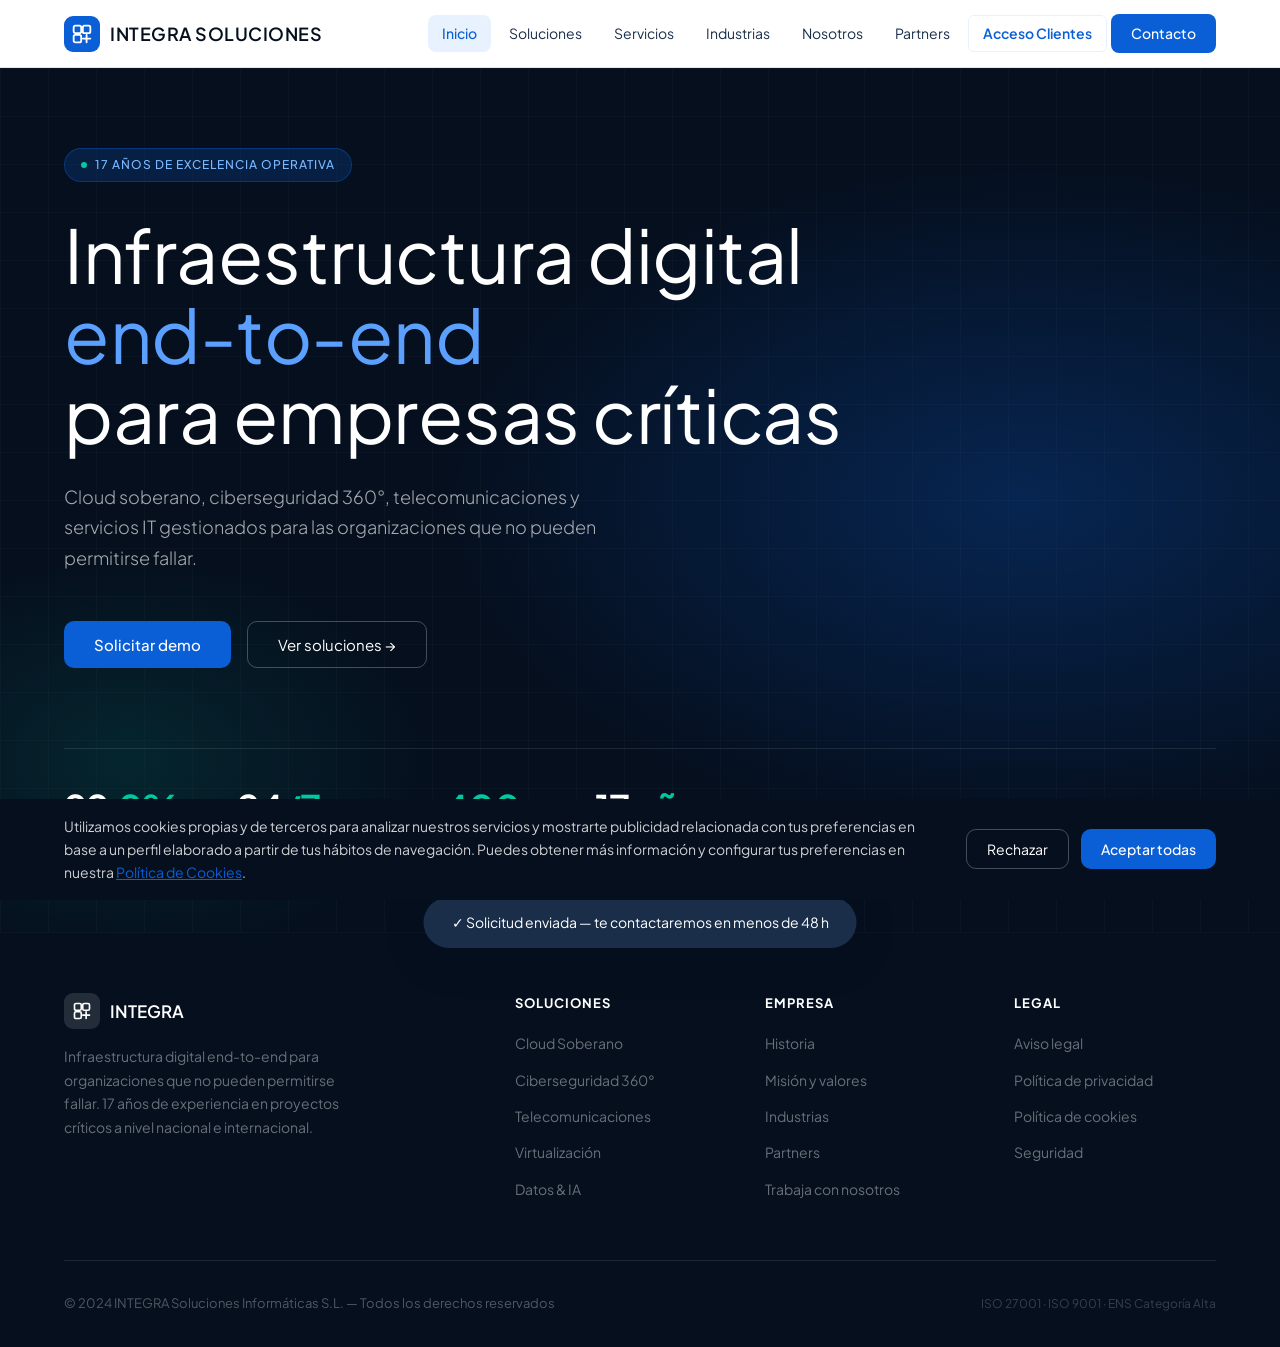
==== commit e76a2e54: "Revert "Add scroll animations and hover effects" This reverts commit a04d69fb2750435d02c806da2fd25d9" ====
--- a/index.html
+++ b/index.html
@@ -1252,7 +1252,7 @@
       <li><a data-page="industrias" onclick="navigate('industrias')">Industrias</a></li>
       <li><a data-page="nosotros" onclick="navigate('nosotros')">Nosotros</a></li>
       <li><a data-page="partners" onclick="navigate('partners')">Partners</a></li>
-      <li><a data-page="login" onclick="navigate('login')" style="color: var(--blue); font-weight: 600;">Acceso
+      <li><a data-page="login" onclick="navigate('login')" style="color: var(--blue); font-weight: 600; border: 1px solid var(--sky); padding: 6px 14px; border-radius: 6px; transition: background 0.3s;">Acceso
           Clientes</a></li>
       <li><a data-page="contacto" onclick="navigate('contacto')" class="nav-cta">Contacto</a></li>
     </ul>
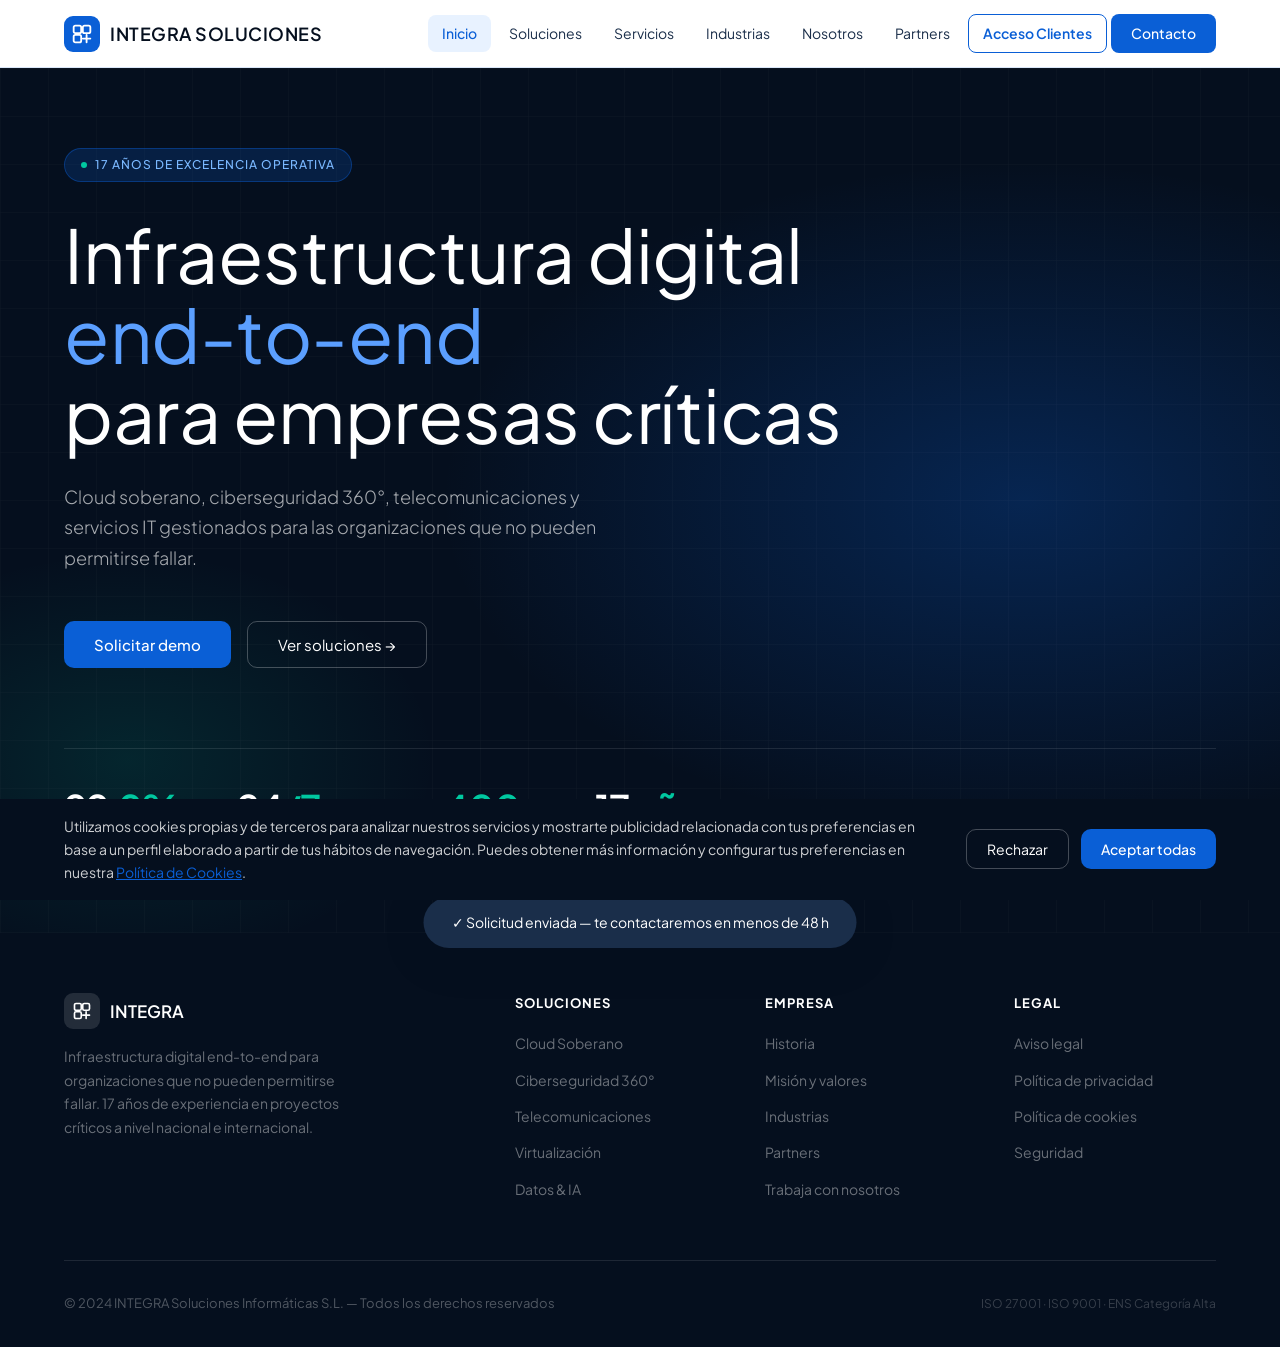
==== commit 26883075: "Fix: animaciones industrias, cursor global y estilo boton acceso clientes" ====
--- a/index.html
+++ b/index.html
@@ -19,6 +19,11 @@
       box-sizing: border-box;
       margin: 0;
       padding: 0;
+      caret-color: transparent;
+    }
+
+    input, textarea, [contenteditable="true"] {
+      caret-color: auto;
     }
 
     :root {
@@ -658,31 +663,17 @@
       border: 1px solid var(--border);
       border-radius: var(--radius-lg);
       padding: 28px 22px;
-      transition: transform 0.2s, box-shadow 0.2s;
+      transition: transform 0.2s, box-shadow 0.2s, border-color 0.2s;
       position: relative;
       overflow: hidden;
     }
 
-    .ind-card::after {
-      content: '';
-      position: absolute;
-      bottom: 0;
-      left: 0;
-      right: 0;
-      height: 3px;
-      background: var(--blue);
-      transform: scaleX(0);
-      transform-origin: left;
-      transition: transform 0.25s ease;
-    }
+
 
     .ind-card:hover {
       transform: translateY(-4px);
-      box-shadow: var(--shadow);
-    }
-
-    .ind-card:hover::after {
-      transform: scaleX(1);
+      box-shadow: var(--shadow-lg);
+      border-color: rgba(10, 95, 214, 0.3);
     }
 
     .ind-num {
@@ -1252,8 +1243,7 @@
       <li><a data-page="industrias" onclick="navigate('industrias')">Industrias</a></li>
       <li><a data-page="nosotros" onclick="navigate('nosotros')">Nosotros</a></li>
       <li><a data-page="partners" onclick="navigate('partners')">Partners</a></li>
-      <li><a data-page="login" onclick="navigate('login')" style="color: var(--blue); font-weight: 600; border: 1px solid var(--sky); padding: 6px 14px; border-radius: 6px; transition: background 0.3s;">Acceso
-          Clientes</a></li>
+      <li><a data-page="login" onclick="navigate('login')" style="color: var(--blue); font-weight: 600; border: 1.2px solid var(--blue); padding: 7px 14px; border-radius: 8px;">Acceso Clientes</a></li>
       <li><a data-page="contacto" onclick="navigate('contacto')" class="nav-cta">Contacto</a></li>
     </ul>
     <button class="nav-toggle" id="menuToggle" aria-label="Menú"><span></span><span></span><span></span></button>
@@ -1786,6 +1776,7 @@
     window.addEventListener('popstate', e => navigate(e.state?.page || 'inicio'));
 
     // ─── BOOT ────────────────────────────────────────────────────────────────────
+    document.designMode = 'off';
     navigate(location.hash.slice(1) || 'inicio');
   </script>
 </body>
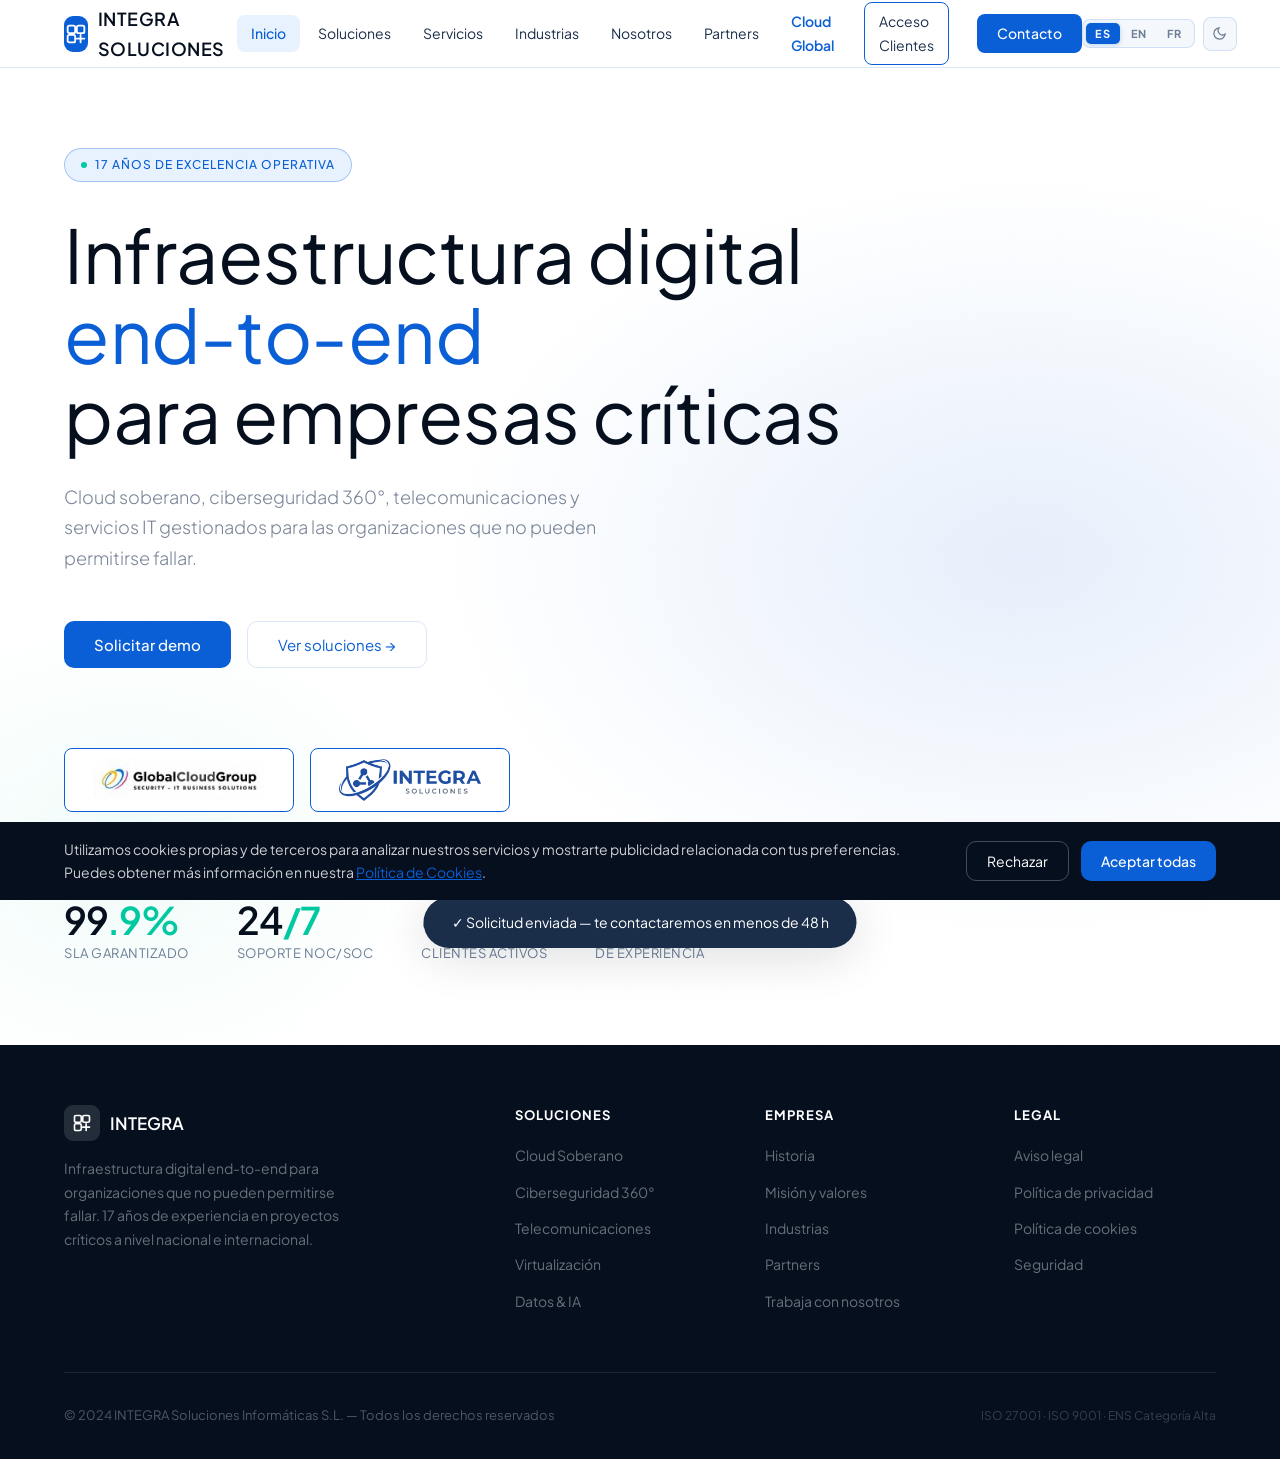
==== commit c778a915: "Integración de Cloud Global y ajustes de diseño en Integra Soluciones" ====
--- a/index.html
+++ b/index.html
@@ -8,1282 +8,483 @@
   <link rel="icon"
     href='data:image/svg+xml,<svg xmlns="http://www.w3.org/2000/svg" viewBox="0 0 24 24" fill="none" stroke="%230a5fd6" stroke-width="2.2" stroke-linecap="round"><rect x="2" y="2" width="9" height="9" rx="2"/><rect x="13" y="2" width="9" height="9" rx="2"/><rect x="2" y="13" width="9" height="9" rx="2"/><path d="M13 17.5h9M17.5 13v9"/></svg>'
     type="image/svg+xml">
-  <script src="https://www.google.com/recaptcha/api.js" async defer></script>
-  <link
-    href="https://fonts.googleapis.com/css2?family=Instrument+Serif:ital@0;1&family=Plus+Jakarta+Sans:wght@300;400;500;600&display=swap"
-    rel="stylesheet">
+  <link href="https://fonts.googleapis.com/css2?family=Instrument+Serif:ital@0;1&family=Plus+Jakarta+Sans:wght@300;400;500;600&display=swap" rel="stylesheet">
   <style>
-    *,
-    *::before,
-    *::after {
-      box-sizing: border-box;
-      margin: 0;
-      padding: 0;
-      caret-color: transparent;
-    }
-
-    input, textarea, [contenteditable="true"] {
-      caret-color: auto;
-    }
+    *,*::before,*::after{box-sizing:border-box;margin:0;padding:0;caret-color:transparent}
+    input,textarea,[contenteditable="true"]{caret-color:auto}
 
     :root {
-      --ink: #050f1e;
-      --ink2: #1a2e4a;
-      --blue: #0a5fd6;
-      --blue2: #0847a8;
-      --sky: #e8f2ff;
-      --sky2: #d0e5ff;
-      --white: #ffffff;
-      --gray: #6b7e96;
-      --gray2: #f4f7fb;
-      --border: rgba(10, 95, 214, 0.15);
-      --accent: #00c8a0;
-      --font-head: 'Plus Jakarta Sans', sans-serif;
-      --font-body: 'Plus Jakarta Sans', sans-serif;
-      --radius: 12px;
-      --radius-lg: 20px;
-      --shadow: 0 2px 24px rgba(5, 15, 30, 0.08);
-      --shadow-lg: 0 8px 48px rgba(5, 15, 30, 0.14);
-    }
-
-    html,
-    body {
-      height: 100%;
-    }
-
-    body {
-      font-family: var(--font-body);
-      color: var(--ink);
-      background: var(--white);
-      font-size: 16px;
-      line-height: 1.65;
-      overflow-x: hidden;
-    }
+      --ink:#050f1e;--ink2:#1a2e4a;--blue:#0a5fd6;--blue2:#0847a8;
+      --sky:#e8f2ff;--sky2:#d0e5ff;--white:#ffffff;--gray:#6b7e96;
+      --gray2:#f4f7fb;--border:rgba(10,95,214,0.15);--accent:#00c8a0;
+      --font-head:'Plus Jakarta Sans',sans-serif;--font-body:'Plus Jakarta Sans',sans-serif;
+      --radius:12px;--radius-lg:20px;
+      --shadow:0 2px 24px rgba(5,15,30,0.08);--shadow-lg:0 8px 48px rgba(5,15,30,0.14);
+      /* Hero theme tokens */
+      --hero-bg:#ffffff;
+      --hero-text:#050f1e;
+      --hero-sub:rgba(30,50,80,0.6);
+      --hero-badge-bg:#e8f2ff;
+      --hero-badge-border:rgba(10,95,214,0.3);
+      --hero-badge-color:#0a5fd6;
+      --hero-metric-border:rgba(10,95,214,0.12);
+      --hero-metric-label:#6b7e96;
+      --hero-grid-color:rgba(10,95,214,0.07);
+    }
+
+    /* DARK MODE */
+    body.dark {
+      --white:#131d2e;--gray2:#0d1520;
+      --border:rgba(80,140,220,0.18);--sky:rgba(10,95,214,0.14);--sky2:rgba(10,95,214,0.24);
+      --gray:#8fa3c0;--shadow:0 2px 24px rgba(0,0,0,0.3);--shadow-lg:0 8px 48px rgba(0,0,0,0.45);
+      background:#0d1520;color:#c8daf0;
+      /* Hero dark tokens */
+      --hero-bg:#080f1a;
+      --hero-text:#ffffff;
+      --hero-sub:rgba(255,255,255,0.62);
+      --hero-badge-bg:rgba(10,95,214,0.2);
+      --hero-badge-border:rgba(10,95,214,0.4);
+      --hero-badge-color:#7ab8ff;
+      --hero-metric-border:rgba(255,255,255,0.1);
+      --hero-metric-label:rgba(255,255,255,0.5);
+      --hero-grid-color:rgba(255,255,255,0.5);
+    }
+    body.dark nav{background:rgba(10,15,25,0.97);border-bottom-color:rgba(80,140,220,0.14)}
+    body.dark .nav-logo{color:#c8daf0}
+    body.dark .nav-links a{color:#a8c0e0}
+    body.dark .nav-links a:hover{background:var(--sky);color:#7ab8ff}
+    body.dark .nav-links a.active{background:var(--sky);color:#7ab8ff}
+    body.dark .nav-links a[data-page="login"]{color:#7ab8ff!important;border-color:#7ab8ff!important}
+    body.dark .nav-toggle span{background:#c8daf0}
+    body.dark .section-title,body.dark h2.section-title{color:#dce8f8}
+    body.dark .contact-info h3{color:#dce8f8}
+    body.dark .sol-card h3,body.dark .ind-card h3,body.dark .mvv h3,
+    body.dark .val-card h4,body.dark .srv-header h4,
+    body.dark .contact-item-text h4{color:#dce8f8}
+    body.dark .sol-card,body.dark .ind-card{border-color:rgba(80,140,220,0.18)}
+    body.dark .srv-header{background:var(--white)}
+    body.dark .srv-header:hover{background:var(--sky)}
+    body.dark .srv-module{border-color:rgba(80,140,220,0.18)}
+    body.dark .contact-form{border-color:rgba(80,140,220,0.18)}
+    body.dark .contact-item{border-color:rgba(80,140,220,0.18)}
+    body.dark .form-row label{color:#a8c0e0}
+    body.dark .form-row input,body.dark .form-row select,body.dark .form-row textarea{
+      background:#0d1520;color:#c8daf0;border-color:rgba(80,140,220,0.2)}
+    body.dark .val-card{background:var(--gray2);border-color:transparent}
+    body.dark .val-card:hover{border-color:rgba(80,140,220,0.2);background:var(--sky)}
+    body.dark .captcha-item{background:rgba(255,255,255,0.04);border-color:rgba(80,140,220,0.15)}
+    body.dark .captcha-item:hover{background:var(--sky);border-color:var(--blue)}
+    body.dark .captcha-label{color:#a8c0e0}
+    body.dark .tl-text{color:#a8c0e0}
+    body.dark .section-sub{color:#8fa3c0}
+    body.dark .login-box h3{color:#dce8f8!important}
+    body.dark .login-box label{color:#a8c0e0!important}
+    body.dark .login-box input{background:#0d1520!important;color:#c8daf0!important;border-color:rgba(80,140,220,0.2)!important}
+    body.dark .login-box p{color:#8fa3c0!important}
+    body.dark .login-box .btn-outline{background:rgba(122,184,255,0.1)!important;color:#7ab8ff!important;border-color:#7ab8ff!important}
+
+
+    /* NAV CONTROLS */
+    .nav-controls{display:flex;align-items:center;gap:8px;flex-shrink:0}
+    .lang-switch{display:flex;align-items:center;background:var(--gray2);border-radius:8px;padding:3px;gap:2px;border:1px solid var(--border)}
+    .lang-btn{background:transparent;border:none;font-size:11px;font-weight:700;color:var(--gray);
+      padding:4px 9px;border-radius:5px;cursor:pointer;font-family:var(--font-body);
+      transition:background 0.15s,color 0.15s;letter-spacing:0.8px}
+    .lang-btn.active{background:var(--blue);color:#fff;box-shadow:0 1px 4px rgba(10,95,214,0.25)}
+    .lang-btn:hover:not(.active){background:var(--sky);color:var(--blue)}
+    .theme-toggle{width:34px;height:34px;border-radius:8px;border:1px solid var(--border);
+      background:var(--gray2);cursor:pointer;display:flex;align-items:center;justify-content:center;
+      transition:background 0.18s,border-color 0.18s;color:var(--gray);flex-shrink:0}
+    .theme-toggle:hover{background:var(--sky);border-color:var(--blue);color:var(--blue)}
+    body.dark .lang-switch{background:rgba(255,255,255,0.06);border-color:rgba(80,140,220,0.18)}
+    body.dark .lang-btn:hover:not(.active){background:var(--sky);color:#7ab8ff}
+    body.dark .theme-toggle{background:rgba(255,255,255,0.06);border-color:rgba(80,140,220,0.2);color:#8fa3c0}
+    body.dark .theme-toggle:hover{background:var(--sky);border-color:var(--blue);color:#7ab8ff}
+
+    html,body{height:100%}
+    body{font-family:var(--font-body);color:var(--ink);background:var(--white);font-size:16px;line-height:1.65;overflow-x:hidden}
 
     /* NAV */
-    nav {
-      position: fixed;
-      top: 0;
-      left: 0;
-      right: 0;
-      z-index: 999;
-      background: rgba(255, 255, 255, 0.96);
-      backdrop-filter: blur(12px);
-      border-bottom: 1px solid var(--border);
-      padding: 0 5vw;
-      display: flex;
-      align-items: center;
-      justify-content: space-between;
-      height: 68px;
-      transition: box-shadow 0.2s;
-    }
-
-    .nav-logo {
-      font-family: var(--font-body);
-      font-size: 18px;
-      font-weight: 600;
-      color: var(--ink);
-      letter-spacing: 0.5px;
-      text-decoration: none;
-      display: flex;
-      align-items: center;
-      gap: 10px;
-      cursor: pointer;
-    }
-
-    .nav-logo-mark {
-      width: 36px;
-      height: 36px;
-      background: var(--blue);
-      border-radius: 9px;
-      display: flex;
-      align-items: center;
-      justify-content: center;
-    }
-
-    .nav-links {
-      display: flex;
-      align-items: center;
-      gap: 4px;
-      list-style: none;
-    }
-
-    .nav-links a {
-      font-size: 14px;
-      font-weight: 400;
-      color: var(--ink2);
-      text-decoration: none;
-      padding: 7px 14px;
-      border-radius: 8px;
-      transition: background 0.18s, color 0.18s;
-      cursor: pointer;
-      display: block;
-    }
-
-    .nav-links a:hover {
-      background: var(--sky);
-      color: var(--blue);
-    }
-
-    .nav-links a.active {
-      background: var(--sky);
-      color: var(--blue);
-      font-weight: 500;
-    }
-
-    .nav-cta {
-      background: var(--blue) !important;
-      color: var(--white) !important;
-      border-radius: 8px !important;
-      padding: 8px 20px !important;
-      font-weight: 500 !important;
-    }
-
-    .nav-cta:hover {
-      background: var(--blue2) !important;
-    }
-
-    .nav-cta.active {
-      background: var(--blue2) !important;
-      color: var(--white) !important;
-    }
-
-    .nav-toggle {
-      display: none;
-      background: none;
-      border: none;
-      cursor: pointer;
-      padding: 8px;
-    }
-
-    .nav-toggle span {
-      display: block;
-      width: 22px;
-      height: 2px;
-      background: var(--ink);
-      margin: 4px 0;
-    }
-
-    /* APP */
-    #app {
-      padding-top: 68px;
-      min-height: calc(100vh - 68px);
-    }
-
-    .page {
-      animation: fadeUp 0.32s ease both;
-    }
-
-    @keyframes fadeUp {
-      from {
-        opacity: 0;
-        transform: translateY(12px);
-      }
-
-      to {
-        opacity: 1;
-        transform: translateY(0);
-      }
-    }
-
-    /* SHARED */
-    .section-wrap {
-      padding: 80px 5vw;
-    }
-
-    .section-wrap.alt {
-      background: var(--gray2);
-    }
-
-    .section-inner {
-      max-width: 1200px;
-      margin: 0 auto;
-    }
-
-    .section-tag {
-      display: inline-block;
-      font-size: 11px;
-      font-weight: 600;
-      letter-spacing: 2px;
-      text-transform: uppercase;
-      color: var(--blue);
-      background: var(--sky);
-      border-radius: 6px;
-      padding: 5px 12px;
-      margin-bottom: 20px;
-    }
-
-    .section-title {
-      font-family: var(--font-head);
-      font-size: clamp(28px, 3.5vw, 44px);
-      font-weight: 400;
-      line-height: 1.15;
-      color: var(--ink);
-      margin-bottom: 20px;
-    }
-
-    .section-sub {
-      font-size: 17px;
-      color: var(--gray);
-      max-width: 580px;
-      line-height: 1.7;
-      margin-bottom: 52px;
-    }
-
-    .btn-primary {
-      background: var(--blue);
-      color: var(--white);
-      border: none;
-      border-radius: 10px;
-      padding: 13px 30px;
-      font-size: 15px;
-      font-weight: 500;
-      font-family: var(--font-body);
-      cursor: pointer;
-      transition: background 0.18s, transform 0.15s;
-      text-decoration: none;
-      display: inline-block;
-    }
-
-    .btn-primary:hover {
-      background: #1a6fe0;
-      transform: translateY(-1px);
-    }
-
-    .btn-outline {
-      background: transparent;
-      color: var(--white);
-      border: 1px solid rgba(255, 255, 255, 0.25);
-      border-radius: 10px;
-      padding: 13px 30px;
-      font-size: 15px;
-      font-weight: 400;
-      font-family: var(--font-body);
-      cursor: pointer;
-      transition: border-color 0.18s, background 0.18s, transform 0.15s;
-      text-decoration: none;
-      display: inline-block;
-    }
-
-    .btn-outline:hover {
-      border-color: rgba(255, 255, 255, 0.5);
-      background: rgba(255, 255, 255, 0.07);
-      transform: translateY(-1px);
-    }
-
-    .btn-ghost {
-      background: var(--sky);
-      color: var(--blue);
-      border: 1px solid var(--border);
-      border-radius: 10px;
-      padding: 13px 30px;
-      font-size: 15px;
-      font-weight: 500;
-      font-family: var(--font-body);
-      cursor: pointer;
-      transition: background 0.18s;
-      text-decoration: none;
-      display: inline-block;
-    }
-
-    .btn-ghost:hover {
-      background: var(--sky2);
-    }
+    nav{position:fixed;top:0;left:0;right:0;z-index:999;background:rgba(255,255,255,0.96);
+      backdrop-filter:blur(12px);border-bottom:1px solid var(--border);padding:0 5vw;
+      display:flex;align-items:center;justify-content:space-between;height:68px;transition:box-shadow 0.2s}
+    .nav-logo{font-family:var(--font-body);font-size:18px;font-weight:600;color:var(--ink);
+      letter-spacing:0.5px;text-decoration:none;display:flex;align-items:center;gap:10px;cursor:pointer}
+    .nav-logo-mark{width:36px;height:36px;background:var(--blue);border-radius:9px;
+      display:flex;align-items:center;justify-content:center}
+    .nav-links{display:flex;align-items:center;gap:4px;list-style:none}
+    .nav-links a{font-size:14px;font-weight:400;color:var(--ink2);text-decoration:none;
+      padding:7px 14px;border-radius:8px;transition:background 0.18s,color 0.18s;cursor:pointer;display:block}
+    .nav-links a:hover{background:var(--sky);color:var(--blue)}
+    .nav-links a.active{background:var(--sky);color:var(--blue);font-weight:500}
+    .nav-cta{background:var(--blue)!important;color:#ffffff!important;border-radius:8px!important;padding:8px 20px!important;font-weight:500!important}
+    .nav-cta:hover{background:var(--blue2)!important}
+    .nav-cta.active{background:var(--blue2)!important;color:#ffffff!important}
+    .nav-btn-secondary{font-size:13px;font-weight:600;color:var(--blue);border:1.2px solid var(--blue);padding:6px 12px;border-radius:8px;text-decoration:none;transition:all 0.2s;cursor:pointer;display:inline-block}
+    .nav-btn-secondary:hover{background:var(--sky);transform:translateY(-1px)}
+    body.dark .nav-btn-secondary{color:#7ab8ff;border-color:#7ab8ff}
+    body.dark .nav-btn-secondary:hover{background:rgba(10,95,214,0.15)}
+    .nav-btn-dark{background:var(--ink);color:white!important;border:none}
+    .nav-btn-dark:hover{background:var(--ink2);transform:translateY(-1px)}
+
+    .nav-toggle{display:none;background:none;border:none;cursor:pointer;padding:8px}
+    .nav-toggle span{display:block;width:22px;height:2px;background:var(--ink);margin:4px 0}
+
+    #app{padding-top:68px;min-height:calc(100vh - 68px)}
+    .page{animation:fadeUp 0.32s ease both}
+    @keyframes fadeUp{from{opacity:0;transform:translateY(12px)}to{opacity:1;transform:translateY(0)}}
+
+    .section-wrap{padding:80px 5vw}
+    .section-wrap.alt{background:var(--gray2)}
+    .section-inner{max-width:1200px;margin:0 auto}
+    .section-tag{display:inline-block;font-size:11px;font-weight:600;letter-spacing:2px;text-transform:uppercase;
+      color:var(--blue);background:var(--sky);border-radius:6px;padding:5px 12px;margin-bottom:20px}
+    .section-title{font-family:var(--font-head);font-size:clamp(28px,3.5vw,44px);font-weight:400;
+      line-height:1.15;color:var(--ink);margin-bottom:20px}
+    .section-sub{font-size:17px;color:var(--gray);max-width:580px;line-height:1.7;margin-bottom:52px}
+
+    .btn-primary{background:var(--blue);color:#ffffff;border:none;border-radius:10px;padding:13px 30px;
+      font-size:15px;font-weight:500;font-family:var(--font-body);cursor:pointer;
+      transition:background 0.18s,transform 0.15s;text-decoration:none;display:inline-block}
+    .btn-primary:hover{background:#1a6fe0;transform:translateY(-1px)}
+    .btn-outline{background:transparent;color:#ffffff;border:1px solid rgba(255,255,255,0.25);
+      border-radius:10px;padding:13px 30px;font-size:15px;font-weight:400;font-family:var(--font-body);
+      cursor:pointer;transition:border-color 0.18s,background 0.18s,transform 0.15s;text-decoration:none;display:inline-block}
+    .btn-outline:hover{border-color:rgba(255,255,255,0.5);background:rgba(255,255,255,0.07);transform:translateY(-1px)}
+    .btn-ghost{background:var(--sky);color:var(--blue);border:1px solid var(--border);border-radius:10px;
+      padding:13px 30px;font-size:15px;font-weight:500;font-family:var(--font-body);cursor:pointer;
+      transition:background 0.18s;text-decoration:none;display:inline-block}
+    .btn-ghost:hover{background:var(--sky2)}
 
     /* HERO */
-    .hero {
-      min-height: calc(100vh - 68px);
-      background: var(--ink);
-      padding: 80px 5vw;
-      position: relative;
-      overflow: hidden;
-      display: flex;
-      align-items: center;
-    }
-
-    .hero-bg {
-      position: absolute;
-      inset: 0;
-      background: radial-gradient(ellipse 70% 60% at 80% 50%, rgba(10, 95, 214, 0.28) 0%, transparent 65%), radial-gradient(ellipse 40% 40% at 10% 80%, rgba(0, 200, 160, 0.12) 0%, transparent 60%);
-    }
-
-    .hero-grid {
-      position: absolute;
-      inset: 0;
-      opacity: 0.04;
-      background-image: linear-gradient(rgba(255, 255, 255, 0.5) 1px, transparent 1px), linear-gradient(90deg, rgba(255, 255, 255, 0.5) 1px, transparent 1px);
-      background-size: 48px 48px;
-    }
-
-    .hero-inner {
-      position: relative;
-      z-index: 2;
-      max-width: 1200px;
-      margin: 0 auto;
-      width: 100%;
-    }
-
-    .hero-badge {
-      display: inline-flex;
-      align-items: center;
-      gap: 8px;
-      background: rgba(10, 95, 214, 0.2);
-      border: 1px solid rgba(10, 95, 214, 0.4);
-      color: #7ab8ff;
-      font-size: 12px;
-      font-weight: 500;
-      letter-spacing: 1px;
-      text-transform: uppercase;
-      padding: 6px 16px;
-      border-radius: 100px;
-      margin-bottom: 32px;
-    }
-
-    .hero-badge-dot {
-      width: 6px;
-      height: 6px;
-      border-radius: 50%;
-      background: var(--accent);
-      animation: pulse 2s ease-in-out infinite;
-    }
-
-    @keyframes pulse {
-
-      0%,
-      100% {
-        opacity: 1;
-        transform: scale(1)
-      }
-
-      50% {
-        opacity: .5;
-        transform: scale(.8)
-      }
-    }
-
-    .hero-title {
-      font-family: var(--font-head);
-      font-size: clamp(42px, 6vw, 74px);
-      font-weight: 400;
-      color: var(--white);
-      line-height: 1.08;
-      letter-spacing: -0.5px;
-      margin-bottom: 28px;
-      max-width: 800px;
-    }
-
-    .hero-title span {
-      color: #5b9fff;
-    }
-
-    .hero-sub {
-      font-size: 18px;
-      font-weight: 300;
-      color: rgba(255, 255, 255, 0.65);
-      max-width: 560px;
-      line-height: 1.7;
-      margin-bottom: 48px;
-    }
-
-    .hero-actions {
-      display: flex;
-      gap: 16px;
-      flex-wrap: wrap;
-      margin-bottom: 80px;
-    }
-
-    .hero-metrics {
-      display: flex;
-      gap: 48px;
-      flex-wrap: wrap;
-      border-top: 1px solid rgba(255, 255, 255, 0.1);
-      padding-top: 40px;
-    }
-
-    .metric-value {
-      font-family: var(--font-body);
-      font-size: 38px;
-      font-weight: 600;
-      color: var(--white);
-      line-height: 1;
-      letter-spacing: -1px;
-    }
-
-    .metric-value span {
-      color: var(--accent);
-    }
-
-    .metric-label {
-      font-size: 13px;
-      color: rgba(255, 255, 255, 0.5);
-      margin-top: 4px;
-      text-transform: uppercase;
-      letter-spacing: 0.5px;
-    }
+    .hero{min-height:calc(100vh - 68px);background:var(--hero-bg);padding:80px 5vw;position:relative;overflow:hidden;display:flex;align-items:center;transition:background 0.3s}
+    .hero-bg{position:absolute;inset:0;background:radial-gradient(ellipse 70% 60% at 80% 50%,rgba(10,95,214,0.1) 0%,transparent 65%),radial-gradient(ellipse 40% 40% at 10% 80%,rgba(0,200,160,0.06) 0%,transparent 60%)}
+    body.dark .hero-bg{background:radial-gradient(ellipse 70% 60% at 80% 50%,rgba(10,95,214,0.28) 0%,transparent 65%),radial-gradient(ellipse 40% 40% at 10% 80%,rgba(0,200,160,0.12) 0%,transparent 60%)}
+    .hero-grid{position:absolute;inset:0;opacity:0.06;background-image:linear-gradient(var(--hero-grid-color) 1px,transparent 1px),linear-gradient(90deg,var(--hero-grid-color) 1px,transparent 1px);background-size:48px 48px}
+    .hero-inner{position:relative;z-index:2;max-width:1200px;margin:0 auto;width:100%}
+    .hero-badge{display:inline-flex;align-items:center;gap:8px;background:var(--hero-badge-bg);border:1px solid var(--hero-badge-border);color:var(--hero-badge-color);font-size:12px;font-weight:500;letter-spacing:1px;text-transform:uppercase;padding:6px 16px;border-radius:100px;margin-bottom:32px}
+    .hero-badge-dot{width:6px;height:6px;border-radius:50%;background:var(--accent);animation:pulse 2s ease-in-out infinite}
+    @keyframes pulse{0%,100%{opacity:1;transform:scale(1)}50%{opacity:.5;transform:scale(.8)}}
+    .hero-title{font-family:var(--font-head);font-size:clamp(42px,6vw,74px);font-weight:400;color:var(--hero-text);line-height:1.08;letter-spacing:-0.5px;margin-bottom:28px;max-width:800px}
+    .hero-title span{color:var(--blue)}
+    body.dark .hero-title span{color:#5b9fff}
+    .hero-sub{font-size:18px;font-weight:300;color:var(--hero-sub);max-width:560px;line-height:1.7;margin-bottom:48px}
+    .hero-actions{display:flex;gap:16px;flex-wrap:wrap;margin-bottom:80px}
+    /* btn-outline dentro del hero en modo claro = botón azul outline */
+    .hero .btn-outline{color:var(--blue);border-color:var(--border);background:transparent}
+    .hero .btn-outline:hover{background:var(--sky);border-color:var(--blue);transform:translateY(-1px)}
+    body.dark .hero .btn-outline{color:rgba(255,255,255,0.9);border-color:rgba(255,255,255,0.25);background:transparent}
+    body.dark .hero .btn-outline:hover{background:rgba(255,255,255,0.07);border-color:rgba(255,255,255,0.5)}
+    .hero-metrics{display:flex;gap:48px;flex-wrap:wrap;border-top:1px solid var(--hero-metric-border);padding-top:40px}
+    .metric-value{font-family:var(--font-body);font-size:38px;font-weight:600;color:var(--hero-text);line-height:1;letter-spacing:-1px}
+    .metric-value span{color:var(--accent)}
+    .metric-label{font-size:13px;color:var(--hero-metric-label);margin-top:4px;text-transform:uppercase;letter-spacing:0.5px}
 
     /* SOLUCIONES */
-    .sol-grid {
-      display: grid;
-      grid-template-columns: repeat(3, 1fr);
-      gap: 20px;
-    }
-
-    .sol-card {
-      background: var(--white);
-      border: 1px solid var(--border);
-      border-radius: var(--radius-lg);
-      padding: 32px;
-      transition: transform 0.2s, box-shadow 0.2s, border-color 0.2s;
-    }
-
-    .sol-card:hover {
-      transform: translateY(-4px);
-      box-shadow: var(--shadow-lg);
-      border-color: rgba(10, 95, 214, 0.3);
-    }
-
-    .sol-icon {
-      width: 52px;
-      height: 52px;
-      border-radius: 14px;
-      background: var(--sky);
-      display: flex;
-      align-items: center;
-      justify-content: center;
-      margin-bottom: 20px;
-    }
-
-    .sol-icon svg {
-      width: 26px;
-      height: 26px;
-      color: var(--blue);
-    }
-
-    .sol-card h3 {
-      font-family: var(--font-head);
-      font-size: 19px;
-      font-weight: 400;
-      color: var(--ink);
-      margin-bottom: 10px;
-    }
-
-    .sol-card p {
-      font-size: 14px;
-      color: var(--gray);
-      line-height: 1.65;
-    }
-
-    .sol-tag {
-      display: inline-block;
-      font-size: 11px;
-      font-weight: 500;
-      background: var(--sky);
-      color: var(--blue);
-      border-radius: 5px;
-      padding: 3px 9px;
-      margin-top: 16px;
-    }
+    .sol-grid{display:grid;grid-template-columns:repeat(3,1fr);gap:20px}
+    .sol-card{background:var(--white);border:1px solid var(--border);border-radius:var(--radius-lg);padding:32px;transition:transform 0.2s,box-shadow 0.2s,border-color 0.2s}
+    .sol-card:hover{transform:translateY(-4px);box-shadow:var(--shadow-lg);border-color:rgba(10,95,214,0.3)}
+    .sol-icon{width:52px;height:52px;border-radius:14px;background:var(--sky);display:flex;align-items:center;justify-content:center;margin-bottom:20px}
+    .sol-icon svg{width:26px;height:26px;color:var(--blue)}
+    .sol-card h3{font-family:var(--font-head);font-size:19px;font-weight:400;color:var(--ink);margin-bottom:10px}
+    .sol-card p{font-size:14px;color:var(--gray);line-height:1.65}
+    .sol-tag{display:inline-block;font-size:11px;font-weight:500;background:var(--sky);color:var(--blue);border-radius:5px;padding:3px 9px;margin-top:16px}
 
     /* SERVICIOS */
-    .srv-grid {
-      display: grid;
-      grid-template-columns: 1fr 1fr;
-      gap: 40px;
-      align-items: start;
-    }
-
-    .srv-module {
-      border: 1px solid var(--border);
-      border-radius: var(--radius);
-      overflow: hidden;
-      margin-bottom: 14px;
-    }
-
-    .srv-header {
-      display: flex;
-      align-items: center;
-      justify-content: space-between;
-      padding: 18px 22px;
-      cursor: pointer;
-      background: var(--white);
-      transition: background 0.15s;
-      user-select: none;
-    }
-
-    .srv-header:hover {
-      background: var(--sky);
-    }
-
-    .srv-header-left {
-      display: flex;
-      align-items: center;
-      gap: 14px;
-    }
-
-    .srv-dot {
-      width: 9px;
-      height: 9px;
-      border-radius: 50%;
-      background: var(--blue);
-      flex-shrink: 0;
-    }
-
-    .srv-header h4 {
-      font-family: var(--font-body);
-      font-size: 15px;
-      font-weight: 600;
-      color: var(--ink);
-    }
-
-    .srv-arrow {
-      width: 20px;
-      height: 20px;
-      border-radius: 50%;
-      border: 1px solid var(--border);
-      display: flex;
-      align-items: center;
-      justify-content: center;
-      font-size: 14px;
-      color: var(--gray);
-      transition: transform 0.2s, background 0.15s;
-      flex-shrink: 0;
-      line-height: 1;
-    }
-
-    .srv-body {
-      padding: 0 22px;
-      max-height: 0;
-      overflow: hidden;
-      transition: max-height 0.35s ease, padding 0.25s ease;
-      border-top: 0 solid var(--border);
-    }
-
-    .srv-module.open .srv-body {
-      max-height: 260px;
-      padding: 16px 22px 20px;
-      border-top-width: 1px;
-    }
-
-    .srv-module.open .srv-arrow {
-      transform: rotate(180deg);
-      background: var(--blue);
-      color: var(--blue);
-    }
-
-    .srv-body p {
-      font-size: 14px;
-      color: var(--gray);
-      line-height: 1.7;
-    }
-
-    .srv-body ul {
-      margin-top: 10px;
-      list-style: none;
-    }
-
-    .srv-body ul li {
-      font-size: 13px;
-      color: var(--ink2);
-      padding: 3px 0 3px 16px;
-      position: relative;
-    }
-
-    .srv-body ul li::before {
-      content: '—';
-      position: absolute;
-      left: 0;
-      color: var(--blue);
-      font-size: 11px;
-      top: 5px;
-    }
-
-    .srv-panel {
-      background: var(--ink);
-      border-radius: var(--radius-lg);
-      padding: 38px;
-      color: var(--white);
-      position: sticky;
-      top: 90px;
-    }
-
-    .srv-panel h3 {
-      font-family: var(--font-head);
-      font-size: 22px;
-      font-weight: 400;
-      margin-bottom: 12px;
-    }
-
-    .srv-panel>p {
-      font-size: 14px;
-      color: rgba(255, 255, 255, 0.55);
-      margin-bottom: 28px;
-    }
-
-    .sla-grid {
-      display: grid;
-      grid-template-columns: 1fr 1fr;
-      gap: 14px;
-      margin-bottom: 28px;
-    }
-
-    .sla-item {
-      background: rgba(255, 255, 255, 0.06);
-      border: 1px solid rgba(255, 255, 255, 0.1);
-      border-radius: var(--radius);
-      padding: 18px;
-    }
-
-    .sla-num {
-      font-family: var(--font-body);
-      font-size: 26px;
-      font-weight: 600;
-      color: var(--white);
-      letter-spacing: -0.5px;
-    }
-
-    .sla-num span {
-      color: var(--accent);
-    }
-
-    .sla-label {
-      font-size: 12px;
-      color: rgba(255, 255, 255, 0.4);
-      margin-top: 4px;
-    }
+    .srv-grid{display:grid;grid-template-columns:1fr 1fr;gap:40px;align-items:start}
+    .srv-module{border:1px solid var(--border);border-radius:var(--radius);overflow:hidden;margin-bottom:14px}
+    .srv-header{display:flex;align-items:center;justify-content:space-between;padding:18px 22px;cursor:pointer;background:var(--white);transition:background 0.15s;user-select:none}
+    .srv-header:hover{background:var(--sky)}
+    .srv-header-left{display:flex;align-items:center;gap:14px}
+    .srv-dot{width:9px;height:9px;border-radius:50%;background:var(--blue);flex-shrink:0}
+    .srv-header h4{font-family:var(--font-body);font-size:15px;font-weight:600;color:var(--ink)}
+    .srv-arrow{width:20px;height:20px;border-radius:50%;border:1px solid var(--border);display:flex;align-items:center;justify-content:center;font-size:14px;color:var(--gray);transition:transform 0.2s,background 0.15s;flex-shrink:0;line-height:1}
+    .srv-body{padding:0 22px;max-height:0;overflow:hidden;transition:max-height 0.35s ease,padding 0.25s ease;border-top:0 solid var(--border)}
+    .srv-module.open .srv-body{max-height:260px;padding:16px 22px 20px;border-top-width:1px}
+    .srv-module.open .srv-arrow{transform:rotate(180deg);background:var(--blue);color:var(--blue)}
+    .srv-body p{font-size:14px;color:var(--gray);line-height:1.7}
+    .srv-body ul{margin-top:10px;list-style:none}
+    .srv-body ul li{font-size:13px;color:var(--ink2);padding:3px 0 3px 16px;position:relative}
+    .srv-body ul li::before{content:'—';position:absolute;left:0;color:var(--blue);font-size:11px;top:5px}
+    body.dark .srv-body ul li{color:#a8c0e0}
+    .srv-panel{background:var(--ink);border-radius:var(--radius-lg);padding:38px;color:#ffffff;position:sticky;top:90px}
+    .srv-panel h3{font-family:var(--font-head);font-size:22px;font-weight:400;margin-bottom:12px}
+    .srv-panel>p{font-size:14px;color:rgba(255,255,255,0.55);margin-bottom:28px}
+    .sla-grid{display:grid;grid-template-columns:1fr 1fr;gap:14px;margin-bottom:28px}
+    .sla-item{background:rgba(255,255,255,0.06);border:1px solid rgba(255,255,255,0.1);border-radius:var(--radius);padding:18px}
+    .sla-num{font-family:var(--font-body);font-size:26px;font-weight:600;color:#ffffff;letter-spacing:-0.5px}
+    .sla-num span{color:var(--accent)}
+    .sla-label{font-size:12px;color:rgba(255,255,255,0.4);margin-top:4px}
 
     /* INDUSTRIAS */
-    .ind-grid {
-      display: grid;
-      grid-template-columns: repeat(4, 1fr);
-      gap: 16px;
-    }
-
-    .ind-card {
-      background: var(--white);
-      border: 1px solid var(--border);
-      border-radius: var(--radius-lg);
-      padding: 28px 22px;
-      transition: transform 0.2s, box-shadow 0.2s, border-color 0.2s;
-      position: relative;
-      overflow: hidden;
-    }
-
-
-
-    .ind-card:hover {
-      transform: translateY(-4px);
-      box-shadow: var(--shadow-lg);
-      border-color: rgba(10, 95, 214, 0.3);
-    }
-
-    .ind-num {
-      font-family: var(--font-body);
-      font-size: 36px;
-      font-weight: 300;
-      color: var(--blue);
-      line-height: 1;
-      margin-bottom: 16px;
-      letter-spacing: -1px;
-    }
-
-    .ind-card h3 {
-      font-family: var(--font-body);
-      font-size: 15px;
-      font-weight: 600;
-      color: var(--ink);
-      margin-bottom: 8px;
-    }
-
-    .ind-card p {
-      font-size: 13px;
-      color: var(--gray);
-      line-height: 1.6;
-    }
+    .ind-grid{display:grid;grid-template-columns:repeat(4,1fr);gap:16px}
+    .ind-card{background:var(--white);border:1px solid var(--border);border-radius:var(--radius-lg);padding:28px 22px;transition:transform 0.2s,box-shadow 0.2s,border-color 0.2s;position:relative;overflow:hidden}
+    .ind-card:hover{transform:translateY(-4px);box-shadow:var(--shadow-lg);border-color:rgba(10,95,214,0.3)}
+    .ind-num{font-family:var(--font-body);font-size:36px;font-weight:300;color:var(--blue);line-height:1;margin-bottom:16px;letter-spacing:-1px}
+    .ind-card h3{font-family:var(--font-body);font-size:15px;font-weight:600;color:var(--ink);margin-bottom:8px}
+    .ind-card p{font-size:13px;color:var(--gray);line-height:1.6}
 
     /* NOSOTROS */
-    .nos-layout {
-      display: grid;
-      grid-template-columns: 1fr 1fr;
-      gap: 80px;
-      align-items: start;
-    }
-
-    .timeline {
-      position: relative;
-    }
-
-    .timeline::before {
-      content: '';
-      position: absolute;
-      left: 18px;
-      top: 0;
-      bottom: 0;
-      width: 2px;
-      background: linear-gradient(to bottom, var(--blue), var(--sky2));
-    }
-
-    .tl-item {
-      padding-left: 52px;
-      padding-bottom: 36px;
-      position: relative;
-    }
-
-    .tl-dot {
-      position: absolute;
-      left: 10px;
-      top: 4px;
-      width: 18px;
-      height: 18px;
-      border-radius: 50%;
-      background: var(--blue);
-      border: 3px solid var(--white);
-      box-shadow: 0 0 0 2px var(--blue);
-    }
-
-    .tl-year {
-      font-size: 13px;
-      font-weight: 700;
-      color: var(--blue);
-      letter-spacing: 1px;
-      margin-bottom: 4px;
-    }
-
-    .tl-text {
-      font-size: 14px;
-      color: var(--ink2);
-    }
-
-    .mvv {
-      margin-bottom: 36px;
-    }
-
-    .mvv h3 {
-      font-size: 18px;
-      font-weight: 600;
-      color: var(--ink);
-      margin-bottom: 8px;
-    }
-
-    .mvv p {
-      font-size: 15px;
-      color: var(--gray);
-      line-height: 1.7;
-    }
-
-    .nos-values {
-      display: grid;
-      grid-template-columns: 1fr 1fr;
-      gap: 16px;
-    }
-
-    .val-card {
-      background: var(--gray2);
-      border-radius: var(--radius);
-      padding: 22px;
-      border: 1px solid transparent;
-      transition: border-color 0.2s, background 0.2s;
-    }
-
-    .val-card:hover {
-      border-color: var(--border);
-      background: var(--sky);
-    }
-
-    .val-card h4 {
-      font-size: 14px;
-      font-weight: 600;
-      color: var(--ink);
-      margin-bottom: 8px;
-    }
-
-    .val-card p {
-      font-size: 13px;
-      color: var(--gray);
-    }
+    .nos-layout{display:grid;grid-template-columns:1fr 1fr;gap:80px;align-items:start}
+    .timeline{position:relative}
+    .timeline::before{content:'';position:absolute;left:18px;top:0;bottom:0;width:2px;background:linear-gradient(to bottom,var(--blue),var(--sky2))}
+    .tl-item{padding-left:52px;padding-bottom:36px;position:relative}
+    .tl-dot{position:absolute;left:10px;top:4px;width:18px;height:18px;border-radius:50%;background:var(--blue);border:3px solid var(--white);box-shadow:0 0 0 2px var(--blue)}
+    body.dark .tl-dot{border-color:var(--gray2)}
+    .tl-year{font-size:13px;font-weight:700;color:var(--blue);letter-spacing:1px;margin-bottom:4px}
+    .tl-text{font-size:14px;color:var(--ink2)}
+    .mvv{margin-bottom:36px}
+    .mvv h3{font-size:18px;font-weight:600;color:var(--ink);margin-bottom:8px}
+    .mvv p{font-size:15px;color:var(--gray);line-height:1.7}
+    body.dark .mvv p{color:#8fa3c0}
+    .nos-values{display:grid;grid-template-columns:1fr 1fr;gap:16px}
+    .val-card{background:var(--gray2);border-radius:var(--radius);padding:22px;border:1px solid transparent;transition:border-color 0.2s,background 0.2s}
+    .val-card:hover{border-color:var(--border);background:var(--sky)}
+    .val-card h4{font-size:14px;font-weight:600;color:var(--ink);margin-bottom:8px}
+    .val-card p{font-size:13px;color:var(--gray)}
 
     /* PARTNERS */
-    .partners-scroll {
-      display: flex;
-      flex-wrap: wrap;
-      gap: 14px;
-      margin-bottom: 48px;
-    }
-
-    .partner-pill {
-      display: flex;
-      align-items: center;
-      gap: 12px;
-      background: linear-gradient(145deg, var(--ink), var(--ink2));
-      border: 1px solid rgba(10, 95, 214, 0.3);
-      border-radius: 100px;
-      padding: 10px 24px;
-      font-size: 15px;
-      font-weight: 600;
-      color: var(--white);
-      transition: all 0.3s cubic-bezier(0.25, 0.8, 0.25, 1);
-      box-shadow: 0 4px 15px rgba(5, 15, 30, 0.2);
-      cursor: default;
-    }
-
-    .partner-pill:hover {
-      border-color: var(--accent);
-      box-shadow: 0 0 20px rgba(0, 200, 160, 0.4), inset 0 0 10px rgba(0, 200, 160, 0.2);
-      transform: translateY(-5px) scale(1.05);
-    }
-
-    .partner-logo {
-      width: 24px;
-      height: 24px;
-      object-fit: contain;
-      flex-shrink: 0;
-      display: block;
-      border-radius: 4px;
-    }
-
-    .partner-dot {
-      width: 32px;
-      height: 32px;
-      border-radius: 50%;
-      display: flex;
-      align-items: center;
-      justify-content: center;
-      font-size: 14px;
-      font-weight: 700;
-      color: var(--white);
-      flex-shrink: 0;
-      box-shadow: 0 2px 10px rgba(0, 0, 0, 0.5);
-      border: 2px solid rgba(255, 255, 255, 0.1);
-    }
-
-    .eco-strip {
-      background: var(--ink);
-      border-radius: var(--radius-lg);
-      padding: 40px;
-      display: grid;
-      grid-template-columns: 1fr auto;
-      gap: 32px;
-      align-items: center;
-    }
-
-    .eco-strip h3 {
-      font-family: var(--font-head);
-      font-size: 24px;
-      font-weight: 400;
-      color: var(--white);
-    }
-
-    .eco-strip p {
-      font-size: 15px;
-      color: rgba(255, 255, 255, 0.5);
-      margin-top: 8px;
-    }
+    .partners-scroll{display:flex;flex-wrap:wrap;gap:14px;margin-bottom:48px}
+    .partner-pill{display:flex;align-items:center;gap:12px;background:linear-gradient(145deg,var(--ink),var(--ink2));border:1px solid rgba(10,95,214,0.3);border-radius:100px;padding:10px 24px;font-size:15px;font-weight:600;color:#ffffff;transition:all 0.3s cubic-bezier(0.25,0.8,0.25,1);box-shadow:0 4px 15px rgba(5,15,30,0.2);cursor:default}
+    .partner-pill:hover{border-color:var(--accent);box-shadow:0 0 20px rgba(0,200,160,0.4),inset 0 0 10px rgba(0,200,160,0.2);transform:translateY(-5px) scale(1.05)}
+    .partner-logo{width:24px;height:24px;object-fit:contain;flex-shrink:0;display:block;border-radius:4px}
+    .partner-dot{width:32px;height:32px;border-radius:50%;display:flex;align-items:center;justify-content:center;font-size:14px;font-weight:700;color:#ffffff;flex-shrink:0;box-shadow:0 2px 10px rgba(0,0,0,0.5);border:2px solid rgba(255,255,255,0.1)}
+    .eco-strip{background:var(--ink);border-radius:var(--radius-lg);padding:40px;display:grid;grid-template-columns:1fr auto;gap:32px;align-items:center}
+    .eco-strip h3{font-family:var(--font-head);font-size:24px;font-weight:400;color:#ffffff}
+    .eco-strip p{font-size:15px;color:rgba(255,255,255,0.5);margin-top:8px}
 
     /* CONTACTO */
-    .contact-grid {
-      display: grid;
-      grid-template-columns: 1fr 1fr;
-      gap: 64px;
-      align-items: start;
-    }
-
-    .contact-form {
-      background: var(--gray2);
-      border-radius: var(--radius-lg);
-      padding: 38px;
-      border: 1px solid var(--border);
-    }
-
-    .form-row {
-      margin-bottom: 18px;
-    }
-
-    .form-row label {
-      display: block;
-      font-size: 13px;
-      font-weight: 500;
-      color: var(--ink2);
-      margin-bottom: 7px;
-    }
-
-    .form-row input,
-    .form-row select,
-    .form-row textarea {
-      width: 100%;
-      background: var(--white);
-      border: 1px solid var(--border);
-      border-radius: 9px;
-      padding: 11px 15px;
-      font-size: 14px;
-      font-family: var(--font-body);
-      color: var(--ink);
-      outline: none;
-      transition: border-color 0.18s, box-shadow 0.18s;
-      appearance: none;
-    }
-
-    .form-row input:focus,
-    .form-row select:focus,
-    .form-row textarea:focus {
-      border-color: var(--blue);
-      box-shadow: 0 0 0 3px rgba(10, 95, 214, 0.1);
-    }
-
-    .form-row textarea {
-      height: 110px;
-      resize: vertical;
-    }
-
-    .form-cols {
-      display: grid;
-      grid-template-columns: 1fr 1fr;
-      gap: 14px;
-    }
-
-    .contact-info h3 {
-      font-family: var(--font-head);
-      font-size: 22px;
-      font-weight: 400;
-      color: var(--ink);
-      margin-bottom: 14px;
-    }
-
-    .contact-info>p {
-      font-size: 15px;
-      color: var(--gray);
-      margin-bottom: 32px;
-      line-height: 1.7;
-    }
-
-    .contact-items {
-      display: flex;
-      flex-direction: column;
-      gap: 14px;
-    }
-
-    .contact-item {
-      display: flex;
-      align-items: flex-start;
-      gap: 14px;
-      padding: 18px;
-      background: var(--gray2);
-      border: 1px solid var(--border);
-      border-radius: var(--radius);
-    }
-
-    .contact-item-icon {
-      width: 40px;
-      height: 40px;
-      border-radius: 10px;
-      background: var(--sky);
-      display: flex;
-      align-items: center;
-      justify-content: center;
-      flex-shrink: 0;
-    }
-
-    .contact-item-icon svg {
-      width: 18px;
-      height: 18px;
-      color: var(--blue);
-    }
-
-    .contact-item-text h4 {
-      font-size: 13px;
-      font-weight: 600;
-      color: var(--ink);
-    }
-
-    .contact-item-text p {
-      font-size: 13px;
-      color: var(--gray);
-      margin-top: 2px;
-    }
+    .contact-grid{display:grid;grid-template-columns:1fr 1fr;gap:64px;align-items:start}
+    .contact-form{background:var(--gray2);border-radius:var(--radius-lg);padding:38px;border:1px solid var(--border)}
+    .form-row{margin-bottom:18px}
+    .form-row label{display:block;font-size:13px;font-weight:500;color:var(--ink2);margin-bottom:7px}
+    .form-row input,.form-row select,.form-row textarea{width:100%;background:var(--white);border:1px solid var(--border);border-radius:9px;padding:11px 15px;font-size:14px;font-family:var(--font-body);color:var(--ink);outline:none;transition:border-color 0.18s,box-shadow 0.18s;appearance:none}
+    .form-row input:focus,.form-row select:focus,.form-row textarea:focus{border-color:var(--blue);box-shadow:0 0 0 3px rgba(10,95,214,0.1)}
+    .form-row textarea{height:110px;resize:vertical}
+    .form-cols{display:grid;grid-template-columns:1fr 1fr;gap:14px}
+    .contact-info h3{font-family:var(--font-head);font-size:22px;font-weight:400;color:var(--ink);margin-bottom:14px}
+    .contact-info>p{font-size:15px;color:var(--gray);margin-bottom:32px;line-height:1.7}
+    body.dark .contact-info>p{color:#8fa3c0}
+    .contact-items{display:flex;flex-direction:column;gap:14px}
+    .contact-item{display:flex;align-items:flex-start;gap:14px;padding:18px;background:var(--gray2);border:1px solid var(--border);border-radius:var(--radius)}
+    .contact-item-icon{width:40px;height:40px;border-radius:10px;background:var(--sky);display:flex;align-items:center;justify-content:center;flex-shrink:0}
+    .contact-item-icon svg{width:18px;height:18px;color:var(--blue)}
+    .contact-item-text h4{font-size:13px;font-weight:600;color:var(--ink)}
+    .contact-item-text p{font-size:13px;color:var(--gray);margin-top:2px}
 
     /* FOOTER */
-    footer {
-      background: var(--ink);
-      padding: 60px 5vw 32px;
-    }
-
-    .footer-inner {
-      max-width: 1200px;
-      margin: 0 auto;
-    }
-
-    .footer-top {
-      display: grid;
-      grid-template-columns: 2fr 1fr 1fr 1fr;
-      gap: 48px;
-      padding-bottom: 48px;
-      border-bottom: 1px solid rgba(255, 255, 255, 0.1);
-      margin-bottom: 32px;
-    }
-
-    .footer-brand p {
-      font-size: 14px;
-      color: rgba(255, 255, 255, 0.4);
-      line-height: 1.7;
-      margin-top: 16px;
-      max-width: 280px;
-    }
-
-    .footer-col h5 {
-      font-size: 13px;
-      font-weight: 700;
-      color: var(--white);
-      letter-spacing: 1px;
-      text-transform: uppercase;
-      margin-bottom: 16px;
-    }
-
-    .footer-col ul {
-      list-style: none;
-    }
-
-    .footer-col ul li {
-      margin-bottom: 10px;
-    }
-
-    .footer-col ul li a {
-      font-size: 14px;
-      color: rgba(255, 255, 255, 0.4);
-      text-decoration: none;
-      cursor: pointer;
-      transition: color 0.18s;
-    }
-
-    .footer-col ul li a:hover {
-      color: var(--white);
-    }
-
-    .footer-bottom {
-      display: flex;
-      justify-content: space-between;
-      align-items: center;
-    }
-
-    .footer-bottom p {
-      font-size: 13px;
-      color: rgba(255, 255, 255, 0.3);
-    }
-
-    .footer-logo {
-      font-family: var(--font-body);
-      font-size: 17px;
-      font-weight: 600;
-      color: var(--white);
-      display: flex;
-      align-items: center;
-      gap: 10px;
-      cursor: pointer;
-    }
-
-    .cookie-banner {
-      position: fixed;
-      bottom: 0;
-      left: 0;
-      right: 0;
-      background: var(--ink);
-      color: var(--white);
-      padding: 16px 5vw;
-      display: flex;
-      justify-content: space-between;
-      align-items: center;
-      gap: 24px;
-      z-index: 10000;
-    }
-
-    .cookie-text p {
-      font-size: 14px;
-      color: rgba(255, 255, 255, 0.8);
-      margin: 0;
-    }
-
-    .cookie-text a {
-      color: var(--blue);
-      text-decoration: underline;
-    }
-
-    .cookie-buttons {
-      display: flex;
-      gap: 12px;
-      flex-shrink: 0;
-    }
-
-    @media(max-width:700px) {
-      .login-box {
-        grid-template-columns: 1fr !important;
-      }
-
-      .login-box>div {
-        padding: 32px !important;
-      }
-
-      .cookie-banner {
-        flex-direction: column;
-        align-items: stretch;
-      }
-    }
+    footer{background:var(--ink);padding:60px 5vw 32px}
+    .footer-inner{max-width:1200px;margin:0 auto}
+    .footer-top{display:grid;grid-template-columns:2fr 1fr 1fr 1fr;gap:48px;padding-bottom:48px;border-bottom:1px solid rgba(255,255,255,0.1);margin-bottom:32px}
+    .footer-brand p{font-size:14px;color:rgba(255,255,255,0.4);line-height:1.7;margin-top:16px;max-width:280px}
+    .footer-col h5{font-size:13px;font-weight:700;color:#ffffff;letter-spacing:1px;text-transform:uppercase;margin-bottom:16px}
+    .footer-col ul{list-style:none}
+    .footer-col ul li{margin-bottom:10px}
+    .footer-col ul li a{font-size:14px;color:rgba(255,255,255,0.4);text-decoration:none;cursor:pointer;transition:color 0.18s}
+    .footer-col ul li a:hover{color:#ffffff}
+    .footer-bottom{display:flex;justify-content:space-between;align-items:center}
+    .footer-bottom p{font-size:13px;color:rgba(255,255,255,0.3)}
+    .footer-logo{font-family:var(--font-body);font-size:17px;font-weight:600;color:#ffffff;display:flex;align-items:center;gap:10px;cursor:pointer}
+
+    /* COOKIE */
+    .cookie-banner{position:fixed;bottom:0;left:0;right:0;background:var(--ink);color:var(--white);padding:16px 5vw;display:flex;justify-content:space-between;align-items:center;gap:24px;z-index:10000}
+    .cookie-text p{font-size:14px;color:rgba(255,255,255,0.8);margin:0}
+    .cookie-text a{color:var(--blue);text-decoration:underline}
+    .cookie-buttons{display:flex;gap:12px;flex-shrink:0}
+
+    /* CAPTCHA */
+    .captcha-container{width:100%;margin:10px 0 24px}
+    .captcha-label{display:block;font-size:14px;font-weight:500;color:var(--ink);margin-bottom:14px}
+    .captcha-label b{font-weight:700}
+    .captcha-grid{display:grid;grid-template-columns:repeat(6,1fr);gap:10px}
+    .captcha-item{aspect-ratio:1/1;background:#f8fbff;border:1px solid rgba(10,95,214,0.1);border-radius:6px;display:flex;align-items:center;justify-content:center;cursor:pointer;transition:all 0.2s cubic-bezier(0.4,0,0.2,1)}
+    .captcha-item:hover{background:var(--sky);border-color:var(--blue);transform:translateY(-2px)}
+    .captcha-item.selected{background:var(--white);border-color:var(--blue);box-shadow:0 4px 12px rgba(10,95,214,0.12);transform:scale(1.05)}
+    .captcha-item svg{width:22px;height:22px;color:#7c8ea6;transition:color 0.2s}
+    .captcha-item:hover svg,.captcha-item.selected svg{color:var(--blue)}
+    .captcha-item.error{background:#fff5f5!important;border-color:#ff4d4d!important;box-shadow:0 4px 12px rgba(255,77,77,0.15)!important}
+    .captcha-item.error svg{color:#ff4d4d!important}
 
     /* TOAST */
-    .toast {
-      position: fixed;
-      bottom: 32px;
-      left: 50%;
-      transform: translateX(-50%) translateY(80px);
-      background: var(--ink2);
-      color: var(--white);
-      padding: 14px 28px;
-      border-radius: 100px;
-      font-size: 14px;
-      box-shadow: var(--shadow-lg);
-      transition: transform 0.3s ease;
-      z-index: 1000;
-      pointer-events: none;
-      white-space: nowrap;
-    }
-
-    .toast.show {
-      transform: translateX(-50%) translateY(0);
-    }
+    .toast{position:fixed;bottom:32px;left:50%;transform:translateX(-50%) translateY(80px);background:var(--ink2);color:#ffffff;padding:14px 28px;border-radius:100px;font-size:14px;box-shadow:var(--shadow-lg);transition:transform 0.3s ease;z-index:1000;pointer-events:none;white-space:nowrap}
+    .toast.show{transform:translateX(-50%) translateY(0)}
 
     /* RESPONSIVE */
-    @media(max-width:900px) {
-      .sol-grid {
-        grid-template-columns: 1fr 1fr
-      }
-
-      .ind-grid {
-        grid-template-columns: 1fr 1fr
-      }
-
-      .nos-layout {
-        grid-template-columns: 1fr;
-        gap: 48px
-      }
-
-      .footer-top {
-        grid-template-columns: 1fr 1fr;
-        gap: 32px
-      }
-
-      .eco-strip {
-        grid-template-columns: 1fr
-      }
-    }
-
-    @media(max-width:700px) {
-      .nav-links {
-        display: none
-      }
-
-      .nav-toggle {
-        display: block
-      }
-
-      .sol-grid,
-      .ind-grid,
-      .srv-grid,
-      .contact-grid {
-        grid-template-columns: 1fr
-      }
-
-      .sla-grid {
-        grid-template-columns: 1fr 1fr
-      }
-
-      .hero-metrics {
-        gap: 28px
-      }
-
-      .footer-top {
-        grid-template-columns: 1fr
-      }
-
-      .nos-values {
-        grid-template-columns: 1fr
-      }
-
-      .form-cols {
-        grid-template-columns: 1fr
-      }
-
-      .footer-bottom {
-        flex-direction: column;
-        gap: 12px;
-        text-align: center
-      }
-
-      .eco-strip {
-        grid-template-columns: 1fr
-      }
+    @media(max-width:900px){
+      .sol-grid{grid-template-columns:1fr 1fr}
+      .ind-grid{grid-template-columns:1fr 1fr}
+      .nos-layout{grid-template-columns:1fr;gap:48px}
+      .footer-top{grid-template-columns:1fr 1fr;gap:32px}
+      .eco-strip{grid-template-columns:1fr}
+    }
+    @media(max-width:700px){
+      .nav-links{display:none}
+      .nav-toggle{display:block}
+      .sol-grid,.ind-grid,.srv-grid,.contact-grid{grid-template-columns:1fr}
+      .sla-grid{grid-template-columns:1fr 1fr}
+      .hero-metrics{gap:28px}
+      .footer-top{grid-template-columns:1fr}
+      .nos-values{grid-template-columns:1fr}
+      .form-cols{grid-template-columns:1fr}
+      .footer-bottom{flex-direction:column;gap:12px;text-align:center}
+      .eco-strip{grid-template-columns:1fr}
+      .cookie-banner{flex-direction:column;align-items:stretch}
+      .login-box{grid-template-columns:1fr!important}
+      .login-box>div{padding:32px!important}
+      .lang-btn{padding:3px 7px;font-size:10px}
     }
   </style>
 </head>
 
 <body>
-
   <nav id="main-nav">
     <span class="nav-logo" onclick="navigate('inicio')">
       <div class="nav-logo-mark">
-        <svg viewBox="0 0 24 24" fill="none" stroke="white" stroke-width="2.2" stroke-linecap="round" width="20"
-          height="20">
-          <rect x="2" y="2" width="9" height="9" rx="2" />
-          <rect x="13" y="2" width="9" height="9" rx="2" />
-          <rect x="2" y="13" width="9" height="9" rx="2" />
-          <path d="M13 17.5h9M17.5 13v9" />
+        <svg viewBox="0 0 24 24" fill="none" stroke="white" stroke-width="2.2" stroke-linecap="round" width="20" height="20">
+          <rect x="2" y="2" width="9" height="9" rx="2"/><rect x="13" y="2" width="9" height="9" rx="2"/>
+          <rect x="2" y="13" width="9" height="9" rx="2"/><path d="M13 17.5h9M17.5 13v9"/>
         </svg>
       </div>
       INTEGRA SOLUCIONES
     </span>
     <ul class="nav-links" id="nav-links">
-      <li><a data-page="inicio" onclick="navigate('inicio')">Inicio</a></li>
-      <li><a data-page="soluciones" onclick="navigate('soluciones')">Soluciones</a></li>
-      <li><a data-page="servicios" onclick="navigate('servicios')">Servicios</a></li>
-      <li><a data-page="industrias" onclick="navigate('industrias')">Industrias</a></li>
-      <li><a data-page="nosotros" onclick="navigate('nosotros')">Nosotros</a></li>
-      <li><a data-page="partners" onclick="navigate('partners')">Partners</a></li>
-      <li><a data-page="login" onclick="navigate('login')" style="color: var(--blue); font-weight: 600; border: 1.2px solid var(--blue); padding: 7px 14px; border-radius: 8px;">Acceso Clientes</a></li>
-      <li><a data-page="contacto" onclick="navigate('contacto')" class="nav-cta">Contacto</a></li>
+      <li><a data-page="inicio" data-i18n="nav.inicio" onclick="navigate('inicio')">Inicio</a></li>
+      <li><a data-page="soluciones" data-i18n="nav.soluciones" onclick="navigate('soluciones')">Soluciones</a></li>
+      <li><a data-page="servicios" data-i18n="nav.servicios" onclick="navigate('servicios')">Servicios</a></li>
+      <li><a data-page="industrias" data-i18n="nav.industrias" onclick="navigate('industrias')">Industrias</a></li>
+      <li><a data-page="nosotros" data-i18n="nav.nosotros" onclick="navigate('nosotros')">Nosotros</a></li>
+      <li><a data-page="partners" data-i18n="nav.partners" onclick="navigate('partners')">Partners</a></li>
+      <li><a data-page="cloud_global" onclick="navigate('cloud_global')" style="color:var(--blue);font-weight:600;">Cloud Global</a></li>
+      <li style="margin-left:12px;"><a data-page="login" data-i18n="nav.clientes" onclick="navigate('login')" class="nav-btn-secondary">Acceso Clientes</a></li>
+      <li style="margin-left:24px;"><a data-page="contacto" data-i18n="nav.contacto" onclick="navigate('contacto')" class="nav-cta">Contacto</a></li>
     </ul>
-    <button class="nav-toggle" id="menuToggle" aria-label="Menú"><span></span><span></span><span></span></button>
+    <div class="nav-controls">
+      <div class="lang-switch">
+        <button class="lang-btn active" id="lang-es" onclick="setLang('es')">ES</button>
+        <button class="lang-btn" id="lang-en" onclick="setLang('en')">EN</button>
+        <button class="lang-btn" id="lang-fr" onclick="setLang('fr')">FR</button>
+      </div>
+      <button class="theme-toggle" id="theme-toggle" onclick="toggleTheme()" aria-label="Toggle theme">
+        <svg id="icon-moon" width="15" height="15" viewBox="0 0 24 24" fill="none" stroke="currentColor" stroke-width="2" stroke-linecap="round"><path d="M21 12.79A9 9 0 1 1 11.21 3 7 7 0 0 0 21 12.79z"/></svg>
+        <svg id="icon-sun" width="15" height="15" viewBox="0 0 24 24" fill="none" stroke="currentColor" stroke-width="2" stroke-linecap="round" style="display:none"><circle cx="12" cy="12" r="5"/><line x1="12" y1="1" x2="12" y2="3"/><line x1="12" y1="21" x2="12" y2="23"/><line x1="4.22" y1="4.22" x2="5.64" y2="5.64"/><line x1="18.36" y1="18.36" x2="19.78" y2="19.78"/><line x1="1" y1="12" x2="3" y2="12"/><line x1="21" y1="12" x2="23" y2="12"/><line x1="4.22" y1="19.78" x2="5.64" y2="18.36"/><line x1="18.36" y1="5.64" x2="19.78" y2="4.22"/></svg>
+      </button>
+      <button class="nav-toggle" id="menuToggle" aria-label="Menú"><span></span><span></span><span></span></button>
+    </div>
   </nav>
 
   <div id="app"></div>
 
-  <!-- COOKIES BANNER -->
   <div class="cookie-banner" id="cookieBanner">
-    <div class="cookie-text">
-      <p>Utilizamos cookies propias y de terceros para analizar nuestros servicios y mostrarte publicidad relacionada
-        con tus preferencias en base a un perfil elaborado a partir de tus hábitos de navegación. Puedes obtener más
-        información y configurar tus preferencias en nuestra <a href="#">Política de Cookies</a>.</p>
-    </div>
+    <div class="cookie-text"><p id="cookie-text-p"></p></div>
     <div class="cookie-buttons">
-      <button class="btn-outline" style="padding: 10px 20px; font-size: 14px;"
-        onclick="acceptCookies()">Rechazar</button>
-      <button class="btn-primary" style="padding: 10px 20px; font-size: 14px;" onclick="acceptCookies()">Aceptar
-        todas</button>
+      <button class="btn-outline" style="padding:10px 20px;font-size:14px;" id="cookie-reject" onclick="acceptCookies()"></button>
+      <button class="btn-primary" style="padding:10px 20px;font-size:14px;" id="cookie-accept" onclick="acceptCookies()"></button>
     </div>
   </div>
 
-  <div class="toast" id="toast">✓ Solicitud enviada — te contactaremos en menos de 48 h</div>
+  <div class="toast" id="toast"></div>
 
   <script>
-    function acceptCookies() {
-      document.getElementById('cookieBanner').style.display = 'none';
-      try { localStorage.setItem('cookiesAccepted', 'true'); } catch (e) { }
-    }
-
-    if (localStorage.getItem('cookiesAccepted')) {
-      const cb = document.getElementById('cookieBanner');
-      if (cb) cb.style.display = 'none';
-    }
-
-    // ─── SHARED BLOCKS ──────────────────────────────────────────────────────────
-
+    // ─── I18N ────────────────────────────────────────────────────────────────────
+    let currentLang = 'es';
+    let currentPage = 'inicio';
+    let isDark = false;
+
+    const T = {
+      es: {
+        nav:{inicio:'Inicio',soluciones:'Soluciones',servicios:'Servicios',industrias:'Industrias',nosotros:'Nosotros',partners:'Partners',clientes:'Acceso Clientes',contacto:'Contacto'},
+        hero:{badge:'17 años de excelencia operativa',title:'Infraestructura digital<br><span>end-to-end</span><br>para empresas críticas',sub:'Cloud soberano, ciberseguridad 360°, telecomunicaciones y servicios IT gestionados para las organizaciones que no pueden permitirse fallar.',cta1:'Solicitar demo',cta2:'Ver soluciones →',m1l:'SLA garantizado',m2l:'Soporte NOC/SOC',m3l:'Clientes activos',m4l:'De Experiencia'},
+        sol:{tag:'Soluciones',title:'Arquitectura digital completa',sub:'Una plataforma integrada que cubre todo el ciclo de vida de la infraestructura tecnológica empresarial, desde la conectividad hasta la inteligencia de datos.',cta:'Solicitar una demo técnica',cards:[['Hosting Web Empresarial','Servidores dedicados y alojamiento de alto rendimiento con certificados SSL, copias de seguridad diarias y panel de control intuitivo.','Web & Servidores'],['Cloud Soberano','Despliegue híbrido y multi-cloud con cumplimiento normativo nacional. Migración, optimización y gestión continua sobre AWS, Azure y nube privada.','Arquitectura híbrida'],['Ciberseguridad 360°','SOC gestionado, gestión de identidades, protección de endpoints, inteligencia de amenazas y respuesta a incidentes con SLA garantizado.','Zero Trust'],['Telecomunicaciones','Redes WAN/SD-WAN, conectividad dedicada, voz empresarial y soluciones IoT para infraestructuras críticas nacionales e internacionales.','SD-WAN & MPLS'],['Virtualización','Consolidación de servidores, virtualización de escritorios (VDI) y contenedores Kubernetes para maximizar la eficiencia del CPD.','VMware · Nutanix'],['Datos & IA','Pipelines de datos, data lakes empresariales y modelos de IA aplicada para sectores regulados, con gobernanza y trazabilidad completa.','MLOps · DataOps'],['Servicios Gestionados','MSP integral: monitorización proactiva 24/7, gestión del ciclo de vida de activos, ITIL v4 y CMDB unificada para toda la infraestructura.','ITIL v4 · NOC 24/7']]},
+        srv:{tag:'Servicios',title:'Portfolio de servicios especializados',sub:'Módulos diseñados para cubrir cada capa del stack tecnológico con equipos certificados y metodologías probadas.',panelTitle:'Garantías de servicio',panelSub:'Compromisos medibles respaldados por contratos de nivel de servicio auditables.',sla1:'Disponibilidad SLA',sla2:'NOC & SOC activo',sla3:'Tiempo de respuesta',sla4:'Certificación activa',cta:'Solicitar consulta comercial',modules:[['Integra Data Tech','Soluciones de datos end-to-end: desde la ingesta hasta la visualización analítica avanzada.',['Arquitectura de Data Warehouse y Data Lake','ETL/ELT y pipelines en tiempo real','Business Intelligence y dashboards ejecutivos','Modelos predictivos con IA aplicada'],true],['Data Sales & CRM Tech','Habilitación comercial basada en datos: inteligencia de mercado y segmentación avanzada.',['Scoring y cualificación de leads con IA','Integración CRM y automatización de ventas','Enriquecimiento de bases de datos B2B','Reporting comercial en tiempo real'],false],['Provisión & Logística IT','Aprovisionamiento ágil de hardware, software y licencias para proyectos de cualquier escala.',['Catálogo de más de 50.000 referencias','Gestión de garantías y activos (CMDB)','Logística inversa y reciclaje certificado'],false],['Consultoría & Transformación Digital','Acompañamiento estratégico en proyectos de modernización tecnológica y adopción cloud.',['Auditorías de infraestructura y madurez digital','Roadmaps de transformación tecnológica','Gestión de proyectos PMO certificada (PMI/PRINCE2)'],false],['Soporte & Field Services','Soporte técnico presencial y remoto con cobertura nacional e internacional.',['Help Desk y soporte N1/N2/N3','Intervención en campo (break-fix, instalaciones)','SLA personalizado por criticidad'],false]]},
+        ind:{tag:'Industrias',title:'Sectores que confían en nosotros',sub:'Conocimiento vertical profundo en los sectores más exigentes en materia de disponibilidad, seguridad y cumplimiento normativo.',cta:'Hablar con un especialista de tu sector',sectors:[['Telco & Operadoras','BSS/OSS, infraestructura de red, gestión de NOC y soluciones de capacidad para operadoras de telecomunicaciones.'],['Sector Público','Administraciones centrales, CCAA y municipios: ENS, RGPD, cloud soberano y servicios de ciudadanía digital.'],['Inteligencia Artificial','Plataformas de IA empresarial, MLOps, infraestructura GPU y gobernanza de modelos para organizaciones data-driven.'],['Defensa & Seguridad','Redes clasificadas, comunicaciones tácticas, ciberseguridad OTAN y soluciones para infraestructuras críticas nacionales.'],['Banca & Seguros','Cumplimiento DORA/PSD2, core bancario cloud-native, detección de fraude con IA y continuidad de negocio.'],['Industria & Manufactura','IT/OT convergence, IIoT, SCADA en la nube y digitalización de planta para la industria 4.0.'],['Salud','HIS, telemedicina, interoperabilidad HL7/FHIR, seguridad de datos clínicos y cloud hospitalario certificado.'],['Retail & Distribución','Omnicanalidad, gestión de inventario en tiempo real, analítica de cliente e infraestructura de tienda conectada.']]},
+        nos:{tag:'Nosotros',title:'17 años construyendo infraestructuras críticas',missionTitle:'Misión',missionText:'Proveer soluciones de infraestructura digital de máxima disponibilidad y seguridad que permitan a nuestros clientes centrarse en su negocio, con la certeza de que su tecnología no fallará.',visionTitle:'Visión',visionText:'Ser el partner tecnológico de referencia en el sur de Europa para organizaciones que operan infraestructuras críticas, liderando la convergencia entre cloud, ciberseguridad e inteligencia artificial.',v1h:'Fiabilidad',v1p:'Cada compromiso está respaldado por SLAs medibles y auditables.',v2h:'Especialización',v2p:'Equipos certificados en las tecnologías líderes del mercado.',v3h:'Innovación',v3p:'Adoptamos nuevas tecnologías cuando están probadas y son seguras.',v4h:'Transparencia',v4p:'Comunicación honesta sobre capacidades, plazos y resultados.',timeline:[['2007','Fundación de INTEGRA en Madrid, enfocada en integración de sistemas y redes para empresas medianas.'],['2010','Primer contrato con infraestructura crítica nacional. Certificación ISO 9001 y apertura de NOC propio 24/7.'],['2014','Expansión internacional: proyectos en LATAM y Norte de África. Lanzamiento de servicios cloud gestionados.'],['2018','Apertura del SOC propio. Certificación ISO 27001. Partnership Advanced con AWS y Microsoft.'],['2021','Lanzamiento de la división de Datos & IA. Primer proyecto de cloud soberano para Administración Pública.'],['2024','+400 clientes activos. Presencia en 12 países. Reconocimiento como Top 10 MSP en España por CRN.']]},
+        par:{tag:'Partners',title:'Ecosistema tecnológico',sub:'Alianzas estratégicas con los fabricantes líderes del sector, con la más alta categoría de partnership en cada relación.',ecoTitle:'¿Tu empresa busca un integrador de confianza?',ecoSub:'Trabajamos junto a fabricantes y distribuidores para ofrecer las mejores condiciones comerciales y soporte posventa.',ecoCta:'Hablar con un especialista'},
+        cnt:{tag:'Contacto',title:'Empecemos a trabajar juntos',infoTitle:'Consulta comercial o demo técnica',infoSub:'Nuestro equipo de preventa analizará tu caso y te propondrá la arquitectura más adecuada en menos de 48 horas.',c1h:'Teléfono comercial',c1p:'+34 900 123 456 — Lun-Vie 9:00-18:30',c2h:'Email comercial',c2p:'ventas@integra-si.com',c3h:'Soporte 24/7',c3p:'soporte@integra-si.com · +34 900 999 247',c4h:'Sede central',c4p:'Calle Serrano 41, 28001 Madrid, España',fNombre:'Nombre',fEmpresa:'Empresa',fEmail:'Email corporativo',fTipo:'Tipo de consulta',fMsg:'Mensaje',fMsgPh:'Cuéntanos sobre tu infraestructura actual y los retos que enfrentas...',fNombrePh:'Ana García',fEmpresaPh:'ACME Corp',fEmailPh:'ana@empresa.com',fOpt0:'Selecciona una opción',fOpt1:'Solicitar demo técnica',fOpt2:'Consulta comercial',fOpt3:'Información sobre soluciones',fOpt4:'Soporte a cliente existente',fOpt5:'Partnership o distribución',submit:'Enviar solicitud →',captchaLabel:'Seguridad: Seleccione el icono de la <b>Nube</b>'},
+        login:{tag:'Portal de Clientes',title:'Tu infraestructura,<br>bajo control',sub:'Gestiona tus servidores, alojamiento web y servicios cloud desde un único panel de control centralizado y completamente seguro.',f1:'Facturación y métricas en tiempo real',f2:'Despliegue de entornos en 1 clic',f3:'Soporte técnico prioritario',formTitle:'Iniciar sesión',emailLabel:'Email corporativo',emailPh:'tu@empresa.com',passLabel:'Contraseña',passPh:'••••••••',cta:'Acceder a mi panel →',noAccount:'¿Todavía no tienes cuenta?',register:'Registrar una cuenta nueva'},
+        registro:{tag:'Nuevos Clientes',title:'Comienza tu<br>transformación',sub:'Únete a cientos de empresas que ya confían en nuestra infraestructura para sus proyectos críticos.',f1:'Consultoría inicial gratuita',f2:'Migración sin cortes de servicio',f3:'SLAs de hasta 99.99%',formTitle:'Crear una cuenta',companyLabel:'Nombre de la empresa',companyPh:'Ej. ACME Corp',emailLabel:'Email corporativo',emailPh:'tu@empresa.com',passLabel:'Contraseña',passPh:'••••••••',cta:'Completar registro →',hasAccount:'¿Ya eres cliente de INTEGRA?',loginBtn:'Volver a iniciar sesión'},
+        footer:{desc:'Infraestructura digital end-to-end para organizaciones que no pueden permitirse fallar. 17 años de experiencia en proyectos críticos a nivel nacional e internacional.',col1:'Soluciones',col2:'Empresa',col3:'Legal',s1:'Cloud Soberano',s2:'Ciberseguridad 360°',s3:'Telecomunicaciones',s4:'Virtualización',s5:'Datos & IA',e1:'Historia',e2:'Misión y valores',e3:'Industrias',e4:'Partners',e5:'Trabaja con nosotros',l1:'Aviso legal',l2:'Política de privacidad',l3:'Política de cookies',l4:'Seguridad',copy:'© 2024 INTEGRA Soluciones Informáticas S.L. — Todos los derechos reservados'},
+        cookie:{text:'Utilizamos cookies propias y de terceros para analizar nuestros servicios y mostrarte publicidad relacionada con tus preferencias. Puedes obtener más información en nuestra <a href="#">Política de Cookies</a>.',reject:'Rechazar',accept:'Aceptar todas'},
+        toast:'✓ Solicitud enviada — te contactaremos en menos de 48 h',
+        alerts:{fillForm:'Por favor completa al menos el nombre y el email.',selectIcon:'Por favor, selecciona un icono de seguridad.',wrongIcon:'Icono de seguridad incorrecto. Inténtalo de nuevo.'}
+      },
+      en: {
+        nav:{inicio:'Home',soluciones:'Solutions',servicios:'Services',industrias:'Industries',nosotros:'About',partners:'Partners',clientes:'Client Access',contacto:'Contact'},
+        hero:{badge:'17 years of operational excellence',title:'End-to-end digital infrastructure<br>for <span>critical enterprises</span>',sub:'Sovereign cloud, 360° cybersecurity, telecommunications and managed IT services for organizations that cannot afford to fail.',cta1:'Request a demo',cta2:'View solutions →',m1l:'Guaranteed SLA',m2l:'NOC/SOC Support',m3l:'Active Clients',m4l:'Years of Experience'},
+        sol:{tag:'Solutions',title:'Complete digital architecture',sub:'An integrated platform covering the full lifecycle of enterprise technology infrastructure, from connectivity to data intelligence.',cta:'Request a technical demo',cards:[['Enterprise Web Hosting','Dedicated servers and high-performance hosting with SSL certificates, daily backups and intuitive control panel.','Web & Servers'],['Sovereign Cloud','Hybrid and multi-cloud deployment with national regulatory compliance. Migration, optimization and continuous management on AWS, Azure and private cloud.','Hybrid Architecture'],['360° Cybersecurity','Managed SOC, identity management, endpoint protection, threat intelligence and incident response with guaranteed SLA.','Zero Trust'],['Telecommunications','WAN/SD-WAN networks, dedicated connectivity, enterprise voice and IoT solutions for critical national and international infrastructures.','SD-WAN & MPLS'],['Virtualization','Server consolidation, desktop virtualization (VDI) and Kubernetes containers to maximize data center efficiency.','VMware · Nutanix'],['Data & AI','Data pipelines, enterprise data lakes and applied AI models for regulated sectors, with full governance and traceability.','MLOps · DataOps'],['Managed Services','Full MSP: proactive 24/7 monitoring, asset lifecycle management, ITIL v4 and unified CMDB for all infrastructure.','ITIL v4 · NOC 24/7']]},
+        srv:{tag:'Services',title:'Specialized services portfolio',sub:'Modules designed to cover every layer of the technology stack with certified teams and proven methodologies.',panelTitle:'Service guarantees',panelSub:'Measurable commitments backed by auditable service level agreements.',sla1:'SLA Availability',sla2:'Active NOC & SOC',sla3:'Response time',sla4:'Active certification',cta:'Request commercial consultation',modules:[['Integra Data Tech','End-to-end data solutions: from ingestion to advanced analytical visualization.',['Data Warehouse and Data Lake architecture','ETL/ELT and real-time pipelines','Business Intelligence and executive dashboards','Predictive models with applied AI'],true],['Data Sales & CRM Tech','Data-driven commercial enablement: market intelligence and advanced segmentation.',['AI-powered lead scoring and qualification','CRM integration and sales automation','B2B database enrichment','Real-time commercial reporting'],false],['IT Provisioning & Logistics','Agile provisioning of hardware, software and licenses for projects of any scale.',['Catalog of over 50,000 references','Warranty and asset management (CMDB)','Reverse logistics and certified recycling'],false],['Consulting & Digital Transformation','Strategic support in technology modernization and cloud adoption projects.',['Infrastructure and digital maturity audits','Technology transformation roadmaps','Certified PMO project management (PMI/PRINCE2)'],false],['Support & Field Services','On-site and remote technical support with national and international coverage.',['Help Desk and N1/N2/N3 support','Field intervention (break-fix, installations)','SLA customized by criticality'],false]]},
+        ind:{tag:'Industries',title:'Sectors that trust us',sub:'Deep vertical knowledge in the most demanding sectors regarding availability, security and regulatory compliance.',cta:'Talk to a sector specialist',sectors:[['Telco & Carriers','BSS/OSS, network infrastructure, NOC management and capacity solutions for telecommunications operators.'],['Public Sector','Central administrations, regional governments and municipalities: ENS, GDPR, sovereign cloud and digital citizen services.'],['Artificial Intelligence','Enterprise AI platforms, MLOps, GPU infrastructure and model governance for data-driven organizations.'],['Defense & Security','Classified networks, tactical communications, NATO cybersecurity and solutions for national critical infrastructures.'],['Banking & Insurance','DORA/PSD2 compliance, cloud-native banking core, AI fraud detection and business continuity.'],['Industry & Manufacturing','IT/OT convergence, IIoT, cloud SCADA and factory digitalization for industry 4.0.'],['Healthcare','HIS, telemedicine, HL7/FHIR interoperability, clinical data security and certified hospital cloud.'],['Retail & Distribution','Omnichannel, real-time inventory management, customer analytics and connected store infrastructure.']]},
+        nos:{tag:'About',title:'17 years building critical infrastructures',missionTitle:'Mission',missionText:'To provide maximum availability and security digital infrastructure solutions that allow our clients to focus on their business, with the certainty that their technology will not fail.',visionTitle:'Vision',visionText:'To be the reference technology partner in southern Europe for organizations operating critical infrastructures, leading the convergence of cloud, cybersecurity and artificial intelligence.',v1h:'Reliability',v1p:'Every commitment is backed by measurable and auditable SLAs.',v2h:'Specialization',v2p:'Teams certified in leading market technologies.',v3h:'Innovation',v3p:'We adopt new technologies when they are proven and secure.',v4h:'Transparency',v4p:'Honest communication about capabilities, timelines and results.',timeline:[['2007','INTEGRA founded in Madrid, focused on systems and network integration for mid-sized companies.'],['2010','First national critical infrastructure contract. ISO 9001 certification and launch of own 24/7 NOC.'],['2014','International expansion: projects in LATAM and North Africa. Launch of managed cloud services.'],['2018','Launch of own SOC. ISO 27001 certification. Advanced partnership with AWS and Microsoft.'],['2021','Launch of the Data & AI division. First sovereign cloud project for the Public Administration.'],['2024','+400 active clients. Presence in 12 countries. Recognized as Top 10 MSP in Spain by CRN.']]},
+        par:{tag:'Partners',title:'Technology ecosystem',sub:'Strategic alliances with leading industry manufacturers, with the highest partnership category in each relationship.',ecoTitle:'Is your company looking for a trusted integrator?',ecoSub:'We work alongside manufacturers and distributors to offer the best commercial terms and after-sales support.',ecoCta:'Talk to a specialist'},
+        cnt:{tag:'Contact',title:"Let's start working together",infoTitle:'Commercial inquiry or technical demo',infoSub:'Our pre-sales team will analyze your case and propose the most appropriate architecture in less than 48 hours.',c1h:'Sales phone',c1p:'+34 900 123 456 — Mon-Fri 9:00-18:30',c2h:'Sales email',c2p:'ventas@integra-si.com',c3h:'24/7 Support',c3p:'soporte@integra-si.com · +34 900 999 247',c4h:'Headquarters',c4p:'Calle Serrano 41, 28001 Madrid, Spain',fNombre:'Name',fEmpresa:'Company',fEmail:'Corporate email',fTipo:'Type of inquiry',fMsg:'Message',fMsgPh:'Tell us about your current infrastructure and the challenges you face...',fNombrePh:'John Smith',fEmpresaPh:'ACME Corp',fEmailPh:'john@company.com',fOpt0:'Select an option',fOpt1:'Request technical demo',fOpt2:'Commercial inquiry',fOpt3:'Information about solutions',fOpt4:'Existing client support',fOpt5:'Partnership or distribution',submit:'Send request →',captchaLabel:'Security: Select the <b>Cloud</b> icon'},
+        login:{tag:'Client Portal',title:'Your infrastructure,<br>under control',sub:'Manage your servers, web hosting and cloud services from a single centralized and completely secure control panel.',f1:'Billing and real-time metrics',f2:'1-click environment deployment',f3:'Priority technical support',formTitle:'Sign in',emailLabel:'Corporate email',emailPh:'you@company.com',passLabel:'Password',passPh:'••••••••',cta:'Access my dashboard →',noAccount:"Don't have an account yet?",register:'Register a new account'},
+        registro:{tag:'New Clients',title:'Start your<br>transformation',sub:'Join hundreds of companies already trusting our infrastructure for their critical projects.',f1:'Free initial consulting',f2:'Migration without service interruption',f3:'SLAs up to 99.99%',formTitle:'Create an account',companyLabel:'Company name',companyPh:'E.g. ACME Corp',emailLabel:'Corporate email',emailPh:'you@company.com',passLabel:'Password',passPh:'••••••••',cta:'Complete registration →',hasAccount:'Already an INTEGRA client?',loginBtn:'Back to sign in'},
+        footer:{desc:'End-to-end digital infrastructure for organizations that cannot afford to fail. 17 years of experience in critical projects nationally and internationally.',col1:'Solutions',col2:'Company',col3:'Legal',s1:'Sovereign Cloud',s2:'360° Cybersecurity',s3:'Telecommunications',s4:'Virtualization',s5:'Data & AI',e1:'History',e2:'Mission & values',e3:'Industries',e4:'Partners',e5:'Work with us',l1:'Legal notice',l2:'Privacy policy',l3:'Cookie policy',l4:'Security',copy:'© 2024 INTEGRA Soluciones Informáticas S.L. — All rights reserved'},
+        cookie:{text:'We use our own and third-party cookies to analyze our services and show you relevant advertising. You can get more information in our <a href="#">Cookie Policy</a>.',reject:'Reject',accept:'Accept all'},
+        toast:'✓ Request sent — we will contact you within 48 hours',
+        alerts:{fillForm:'Please fill in at least your name and email.',selectIcon:'Please select a security icon.',wrongIcon:'Incorrect security icon. Please try again.'}
+      },
+      fr: {
+        nav:{inicio:'Accueil',soluciones:'Solutions',servicios:'Services',industrias:'Industries',nosotros:'À propos',partners:'Partenaires',clientes:'Espace Clients',contacto:'Contact'},
+        hero:{badge:"17 ans d'excellence opérationnelle",title:'Infrastructure numérique end-to-end<br>pour les <span>entreprises critiques</span>',sub:"Cloud souverain, cybersécurité 360°, télécommunications et services IT gérés pour les organisations qui ne peuvent pas se permettre de défaillir.",cta1:'Demander une démo',cta2:'Voir les solutions →',m1l:'SLA garanti',m2l:'Support NOC/SOC',m3l:'Clients actifs',m4l:"Ans d'expérience"},
+        sol:{tag:'Solutions',title:'Architecture numérique complète',sub:"Une plateforme intégrée couvrant tout le cycle de vie de l'infrastructure technologique d'entreprise, de la connectivité à l'intelligence des données.",cta:'Demander une démo technique',cards:[["Hébergement Web Entreprise","Serveurs dédiés et hébergement haute performance avec certificats SSL, sauvegardes quotidiennes et panneau de contrôle intuitif.",'Web & Serveurs'],['Cloud Souverain',"Déploiement hybride et multi-cloud avec conformité réglementaire nationale. Migration, optimisation et gestion continue sur AWS, Azure et cloud privé.",'Architecture hybride'],['Cybersécurité 360°','SOC géré, gestion des identités, protection des endpoints, renseignement sur les menaces et réponse aux incidents avec SLA garanti.','Zero Trust'],['Télécommunications','Réseaux WAN/SD-WAN, connectivité dédiée, voix entreprise et solutions IoT pour les infrastructures critiques nationales et internationales.','SD-WAN & MPLS'],['Virtualisation',"Consolidation de serveurs, virtualisation des postes de travail (VDI) et conteneurs Kubernetes pour maximiser l'efficacité du datacenter.",'VMware · Nutanix'],['Données & IA','Pipelines de données, data lakes entreprise et modèles IA appliquée pour secteurs réglementés, avec gouvernance et traçabilité complètes.','MLOps · DataOps'],['Services Gérés',"MSP complet : surveillance proactive 24/7, gestion du cycle de vie des actifs, ITIL v4 et CMDB unifiée pour toute l'infrastructure.",'ITIL v4 · NOC 24/7']]},
+        srv:{tag:'Services',title:'Portefeuille de services spécialisés',sub:'Modules conçus pour couvrir chaque couche du stack technologique avec des équipes certifiées et des méthodologies éprouvées.',panelTitle:'Garanties de service',panelSub:'Engagements mesurables soutenus par des contrats de niveau de service auditables.',sla1:'Disponibilité SLA',sla2:'NOC & SOC actif',sla3:'Temps de réponse',sla4:'Certification active',cta:'Demander une consultation commerciale',modules:[['Integra Data Tech',"Solutions de données end-to-end : de l'ingestion à la visualisation analytique avancée.",['Architecture Data Warehouse et Data Lake','ETL/ELT et pipelines en temps réel','Business Intelligence et tableaux de bord exécutifs','Modèles prédictifs avec IA appliquée'],true],['Data Sales & CRM Tech','Activation commerciale basée sur les données : intelligence de marché et segmentation avancée.',['Scoring et qualification de leads avec IA','Intégration CRM et automatisation des ventes','Enrichissement de bases de données B2B','Reporting commercial en temps réel'],false],['Approvisionnement & Logistique IT',"Approvisionnement agile en matériel, logiciels et licences pour des projets de toute échelle.",['Catalogue de plus de 50 000 références','Gestion des garanties et des actifs (CMDB)','Logistique inverse et recyclage certifié'],false],['Conseil & Transformation Numérique',"Accompagnement stratégique dans les projets de modernisation technologique et d'adoption cloud.",["Audits d'infrastructure et de maturité numérique",'Feuilles de route de transformation technologique','Gestion de projets PMO certifiée (PMI/PRINCE2)'],false],['Support & Services Terrain','Support technique sur site et à distance avec couverture nationale et internationale.',['Help Desk et support N1/N2/N3','Intervention sur le terrain (break-fix, installations)','SLA personnalisé par criticité'],false]]},
+        ind:{tag:'Industries',title:'Secteurs qui nous font confiance',sub:'Connaissance verticale approfondie des secteurs les plus exigeants en matière de disponibilité, de sécurité et de conformité réglementaire.',cta:'Parler à un spécialiste de votre secteur',sectors:[['Télécoms & Opérateurs','BSS/OSS, infrastructure réseau, gestion des NOC et solutions de capacité pour les opérateurs de télécommunications.'],['Secteur Public','Administrations centrales, régions et municipalités : ENS, RGPD, cloud souverain et services de citoyenneté numérique.'],["Intelligence Artificielle","Plateformes d'IA d'entreprise, MLOps, infrastructure GPU et gouvernance des modèles pour les organisations data-driven."],['Défense & Sécurité','Réseaux classifiés, communications tactiques, cybersécurité OTAN et solutions pour les infrastructures critiques nationales.'],['Banque & Assurance','Conformité DORA/PSD2, core bancaire cloud-native, détection de fraude avec IA et continuité des activités.'],['Industrie & Fabrication',"Convergence IT/OT, IIoT, SCADA dans le cloud et numérisation d'usine pour l'industrie 4.0."],['Santé','HIS, télémédecine, interopérabilité HL7/FHIR, sécurité des données cliniques et cloud hospitalier certifié.'],['Retail & Distribution','Omnicanal, gestion des stocks en temps réel, analyse client et infrastructure de magasin connecté.']]},
+        nos:{tag:'À propos',title:'17 ans à construire des infrastructures critiques',missionTitle:'Mission',missionText:"Fournir des solutions d'infrastructure numérique à haute disponibilité et sécurité qui permettent à nos clients de se concentrer sur leur activité, avec la certitude que leur technologie ne tombera pas en panne.",visionTitle:'Vision',visionText:"Être le partenaire technologique de référence dans le sud de l'Europe pour les organisations opérant des infrastructures critiques, en menant la convergence entre cloud, cybersécurité et intelligence artificielle.",v1h:'Fiabilité',v1p:'Chaque engagement est soutenu par des SLAs mesurables et auditables.',v2h:'Spécialisation',v2p:'Équipes certifiées dans les technologies leaders du marché.',v3h:'Innovation',v3p:'Nous adoptons les nouvelles technologies quand elles sont éprouvées et sécurisées.',v4h:'Transparence',v4p:'Communication honnête sur les capacités, les délais et les résultats.',timeline:[['2007',"Fondation d'INTEGRA à Madrid, axée sur l'intégration de systèmes et de réseaux pour les entreprises de taille moyenne."],['2010','Premier contrat d\'infrastructure critique nationale. Certification ISO 9001 et ouverture du NOC propre 24/7.'],['2014','Expansion internationale : projets en LATAM et en Afrique du Nord. Lancement des services cloud gérés.'],['2018','Ouverture du SOC propre. Certification ISO 27001. Partenariat Advanced avec AWS et Microsoft.'],['2021',"Lancement de la division Données & IA. Premier projet de cloud souverain pour l'Administration Publique."],['2024','+400 clients actifs. Présence dans 12 pays. Reconnaissance comme Top 10 MSP en Espagne par CRN.']]},
+        par:{tag:'Partenaires',title:'Écosystème technologique',sub:'Alliances stratégiques avec les fabricants leaders du secteur, avec la plus haute catégorie de partenariat dans chaque relation.',ecoTitle:'Votre entreprise cherche un intégrateur de confiance ?',ecoSub:'Nous travaillons avec des fabricants et des distributeurs pour offrir les meilleures conditions commerciales et le meilleur support après-vente.',ecoCta:'Parler à un spécialiste'},
+        cnt:{tag:'Contact',title:'Commençons à travailler ensemble',infoTitle:'Demande commerciale ou démo technique',infoSub:'Notre équipe de pré-vente analysera votre cas et vous proposera l\'architecture la plus adaptée en moins de 48 heures.',c1h:'Téléphone commercial',c1p:'+34 900 123 456 — Lun-Ven 9h00-18h30',c2h:'Email commercial',c2p:'ventas@integra-si.com',c3h:'Support 24/7',c3p:'soporte@integra-si.com · +34 900 999 247',c4h:'Siège social',c4p:'Calle Serrano 41, 28001 Madrid, Espagne',fNombre:'Nom',fEmpresa:'Entreprise',fEmail:'Email professionnel',fTipo:'Type de demande',fMsg:'Message',fMsgPh:'Parlez-nous de votre infrastructure actuelle et des défis auxquels vous faites face...',fNombrePh:'Jean Dupont',fEmpresaPh:'ACME Corp',fEmailPh:'jean@entreprise.com',fOpt0:'Sélectionnez une option',fOpt1:'Demander une démo technique',fOpt2:'Demande commerciale',fOpt3:'Informations sur les solutions',fOpt4:'Support client existant',fOpt5:'Partenariat ou distribution',submit:'Envoyer la demande →',captchaLabel:"Sécurité : Sélectionnez l'icône du <b>Nuage</b>"},
+        login:{tag:'Portail Clients',title:'Votre infrastructure,<br>sous contrôle',sub:'Gérez vos serveurs, hébergement web et services cloud depuis un panneau de contrôle centralisé et entièrement sécurisé.',f1:'Facturation et métriques en temps réel',f2:"Déploiement d'environnements en 1 clic",f3:'Support technique prioritaire',formTitle:'Se connecter',emailLabel:'Email professionnel',emailPh:'vous@entreprise.com',passLabel:'Mot de passe',passPh:'••••••••',cta:'Accéder à mon tableau de bord →',noAccount:"Vous n'avez pas encore de compte ?",register:'Créer un nouveau compte'},
+        registro:{tag:'Nouveaux Clients',title:'Commencez votre<br>transformation',sub:"Rejoignez des centaines d'entreprises qui font déjà confiance à notre infrastructure pour leurs projets critiques.",f1:'Conseil initial gratuit',f2:'Migration sans interruption de service',f3:"SLAs jusqu'à 99,99%",formTitle:'Créer un compte',companyLabel:"Nom de l'entreprise",companyPh:'Ex. ACME Corp',emailLabel:'Email professionnel',emailPh:'vous@entreprise.com',passLabel:'Mot de passe',passPh:'••••••••',cta:"Finaliser l'inscription →",hasAccount:"Déjà client d'INTEGRA ?",loginBtn:'Retour à la connexion'},
+        footer:{desc:"Infrastructure numérique end-to-end pour les organisations qui ne peuvent pas se permettre de défaillir. 17 ans d'expérience dans des projets critiques aux niveaux national et international.",col1:'Solutions',col2:'Entreprise',col3:'Légal',s1:'Cloud Souverain',s2:'Cybersécurité 360°',s3:'Télécommunications',s4:'Virtualisation',s5:'Données & IA',e1:'Histoire',e2:'Mission & valeurs',e3:'Industries',e4:'Partenaires',e5:'Travailler avec nous',l1:'Mentions légales',l2:'Politique de confidentialité',l3:'Politique de cookies',l4:'Sécurité',copy:'© 2024 INTEGRA Soluciones Informáticas S.L. — Tous droits réservés'},
+        cookie:{text:"Nous utilisons nos propres cookies et ceux de tiers pour analyser nos services et vous afficher des publicités pertinentes. Vous pouvez obtenir plus d'informations dans notre <a href='#'>Politique de Cookies</a>.",reject:'Refuser',accept:'Tout accepter'},
+        toast:'✓ Demande envoyée — nous vous contacterons dans moins de 48 h',
+        alerts:{fillForm:"Veuillez remplir au moins le nom et l'email.",selectIcon:'Veuillez sélectionner une icône de sécurité.',wrongIcon:'Icône de sécurité incorrecte. Veuillez réessayer.'}
+      }
+    };
+
+    function t(path) {
+      const parts = path.split('.');
+      let v = T[currentLang];
+      for (const p of parts) v = v?.[p];
+      if (v === undefined) { let fb = T.es; for (const p of parts) fb = fb?.[p]; v = fb; }
+      return v ?? path;
+    }
+
+    function setLang(lang) {
+      currentLang = lang;
+      document.documentElement.lang = lang === 'fr' ? 'fr' : lang === 'en' ? 'en' : 'es';
+      ['es','en','fr'].forEach(l => document.getElementById('lang-'+l)?.classList.toggle('active', l === lang));
+      try { localStorage.setItem('integra_lang', lang); } catch(e){}
+      applyLangStatic();
+      navigate(currentPage);
+    }
+
+    function applyLangStatic() {
+      document.querySelectorAll('[data-i18n]').forEach(el => {
+        const key = el.getAttribute('data-i18n');
+        el.textContent = t(key);
+      });
+      const cp = document.getElementById('cookie-text-p');
+      if (cp) cp.innerHTML = t('cookie.text');
+      const cr = document.getElementById('cookie-reject');
+      if (cr) cr.textContent = t('cookie.reject');
+      const ca = document.getElementById('cookie-accept');
+      if (ca) ca.textContent = t('cookie.accept');
+      const toast = document.getElementById('toast');
+      if (toast && !toast.classList.contains('show')) toast.textContent = t('toast');
+    }
+
+    function toggleTheme() {
+      isDark = !isDark;
+      document.body.classList.toggle('dark', isDark);
+      document.getElementById('icon-moon').style.display = isDark ? 'none' : 'block';
+      document.getElementById('icon-sun').style.display = isDark ? 'block' : 'none';
+    }
+
+    // ─── SHARED BLOCKS ───────────────────────────────────────────────────────────
     const LOGO = `<svg viewBox="0 0 24 24" fill="none" stroke="white" stroke-width="2.2" stroke-linecap="round" width="18" height="18"><rect x="2" y="2" width="9" height="9" rx="2"/><rect x="13" y="2" width="9" height="9" rx="2"/><rect x="2" y="13" width="9" height="9" rx="2"/><path d="M13 17.5h9M17.5 13v9"/></svg>`;
 
     function footer() {
+      const f = T[currentLang].footer;
       return `<footer>
   <div class="footer-inner">
     <div class="footer-top">
@@ -1291,56 +492,59 @@
         <span class="footer-logo" onclick="navigate('inicio')">
           <div class="nav-logo-mark" style="background:rgba(255,255,255,0.12)">${LOGO}</div>INTEGRA
         </span>
-        <p>Infraestructura digital end-to-end para organizaciones que no pueden permitirse fallar. 17 años de experiencia en proyectos críticos a nivel nacional e internacional.</p>
+        <p>${f.desc}</p>
       </div>
-      <div class="footer-col"><h5>Soluciones</h5><ul>
-        <li><a onclick="navigate('soluciones')">Cloud Soberano</a></li>
-        <li><a onclick="navigate('soluciones')">Ciberseguridad 360°</a></li>
-        <li><a onclick="navigate('soluciones')">Telecomunicaciones</a></li>
-        <li><a onclick="navigate('soluciones')">Virtualización</a></li>
-        <li><a onclick="navigate('soluciones')">Datos & IA</a></li>
+      <div class="footer-col"><h5>${f.col1}</h5><ul>
+        <li><a onclick="navigate('soluciones')">${f.s1}</a></li>
+        <li><a onclick="navigate('soluciones')">${f.s2}</a></li>
+        <li><a onclick="navigate('soluciones')">${f.s3}</a></li>
+        <li><a onclick="navigate('soluciones')">${f.s4}</a></li>
+        <li><a onclick="navigate('soluciones')">${f.s5}</a></li>
       </ul></div>
-      <div class="footer-col"><h5>Empresa</h5><ul>
-        <li><a onclick="navigate('nosotros')">Historia</a></li>
-        <li><a onclick="navigate('nosotros')">Misión y valores</a></li>
-        <li><a onclick="navigate('industrias')">Industrias</a></li>
-        <li><a onclick="navigate('partners')">Partners</a></li>
-        <li><a onclick="navigate('contacto')">Trabaja con nosotros</a></li>
+      <div class="footer-col"><h5>${f.col2}</h5><ul>
+        <li><a onclick="navigate('nosotros')">${f.e1}</a></li>
+        <li><a onclick="navigate('nosotros')">${f.e2}</a></li>
+        <li><a onclick="navigate('industrias')">${f.e3}</a></li>
+        <li><a onclick="navigate('partners')">${f.e4}</a></li>
+        <li><a onclick="navigate('contacto')">${f.e5}</a></li>
       </ul></div>
-      <div class="footer-col"><h5>Legal</h5><ul>
-        <li><a>Aviso legal</a></li><li><a>Política de privacidad</a></li>
-        <li><a>Política de cookies</a></li><li><a>Seguridad</a></li>
+      <div class="footer-col"><h5>${f.col3}</h5><ul>
+        <li><a>${f.l1}</a></li><li><a>${f.l2}</a></li>
+        <li><a>${f.l3}</a></li><li><a>${f.l4}</a></li>
       </ul></div>
     </div>
     <div class="footer-bottom">
-      <p>© 2024 INTEGRA Soluciones Informáticas S.L. — Todos los derechos reservados</p>
+      <p>${f.copy}</p>
       <p style="color:rgba(255,255,255,0.2);font-size:12px">ISO 27001 · ISO 9001 · ENS Categoría Alta</p>
     </div>
   </div>
 </footer>`;
     }
 
-    // ─── PAGE TEMPLATES ─────────────────────────────────────────────────────────
-
+    // ─── PAGE TEMPLATES ──────────────────────────────────────────────────────────
     const pages = {
-
       inicio() {
+        const h = T[currentLang].hero;
         return `<div class="page">
 <div class="hero">
   <div class="hero-bg"></div><div class="hero-grid"></div>
   <div class="hero-inner">
-    <div class="hero-badge"><span class="hero-badge-dot"></span>17 años de excelencia operativa</div>
-    <h1 class="hero-title">Infraestructura digital<br><span>end-to-end</span><br>para empresas críticas</h1>
-    <p class="hero-sub">Cloud soberano, ciberseguridad 360°, telecomunicaciones y servicios IT gestionados para las organizaciones que no pueden permitirse fallar.</p>
+    <div class="hero-badge"><span class="hero-badge-dot"></span>${h.badge}</div>
+    <h1 class="hero-title">${h.title}</h1>
+    <p class="hero-sub">${h.sub}</p>
     <div class="hero-actions">
-      <button class="btn-primary" onclick="navigate('contacto')">Solicitar demo</button>
-      <button class="btn-outline" onclick="navigate('soluciones')">Ver soluciones →</button>
+      <button class="btn-primary" onclick="navigate('contacto')">${h.cta1}</button>
+      <button class="btn-outline" onclick="navigate('soluciones')">${h.cta2}</button>
+    </div>
+    <div style="display:flex;gap:16px;margin-bottom:48px;align-items:center;">
+      <a href="https://cloudglobalsl.github.io/group/" target="_blank" class="nav-btn-secondary" style="background:white;padding:10px 28px;display:flex;align-items:center;"><img src="logo.jpg" alt="Cloud Global" style="height:42px;display:block;"></a>
+      <button onclick="navigate('inicio')" class="nav-btn-secondary" style="background:white;padding:10px 28px;display:flex;align-items:center;"><img src="asset 10.png" alt="Integra" style="height:42px;display:block;"></button>
     </div>
     <div class="hero-metrics">
-      <div><div class="metric-value">99<span>.9%</span></div><div class="metric-label">SLA garantizado</div></div>
-      <div><div class="metric-value">24<span>/7</span></div><div class="metric-label">Soporte NOC/SOC</div></div>
-      <div><div class="metric-value">+<span>400</span></div><div class="metric-label">Clientes activos</div></div>
-      <div><div class="metric-value">17<span> años</span></div><div class="metric-label">De Experiencia</div></div>
+      <div><div class="metric-value">99<span>.9%</span></div><div class="metric-label">${h.m1l}</div></div>
+      <div><div class="metric-value">24<span>/7</span></div><div class="metric-label">${h.m2l}</div></div>
+      <div><div class="metric-value">+<span>400</span></div><div class="metric-label">${h.m3l}</div></div>
+      <div><div class="metric-value">17<span> ${currentLang==='es'?'años':currentLang==='fr'?'ans':'yrs'}</span></div><div class="metric-label">${h.m4l}</div></div>
     </div>
   </div>
 </div>
@@ -1348,33 +552,30 @@
       },
 
       soluciones() {
-        const cards = [
-          [
-            `<svg viewBox="0 0 24 24" fill="none" stroke="currentColor" stroke-width="1.8" stroke-linecap="round"><rect x="4" y="2" width="16" height="20" rx="2" ry="2"/><line x1="8" y1="6" x2="16" y2="6"/><line x1="8" y1="10" x2="16" y2="10"/><line x1="8" y1="14" x2="16" y2="14"/><line x1="12" y1="18" x2="12.01" y2="18"/></svg>`,
-            'Hosting Web Empresarial',
-            'Servidores dedicados y alojamiento de alto rendimiento con certificados SSL, copias de seguridad diarias y panel de control intuitivo.',
-            'Web & Servidores'
-          ],
-          ['<path d="M3 15a4 4 0 004 4h9a5 5 0 10-.1-9.999 5.002 5.002 0 10-9.78 2.096A4.001 4.001 0 003 15z"/>', 'Cloud Soberano', 'Despliegue híbrido y multi-cloud con cumplimiento normativo nacional. Migración, optimización y gestión continua sobre AWS, Azure y nube privada.', 'Arquitectura híbrida'],
-          ['<rect x="3" y="11" width="18" height="11" rx="2"/><path d="M7 11V7a5 5 0 0110 0v4"/>', 'Ciberseguridad 360°', 'SOC gestionado, gestión de identidades, protección de endpoints, inteligencia de amenazas y respuesta a incidentes con SLA garantizado.', 'Zero Trust'],
-          ['<path d="M5 12h14M12 5l7 7-7 7"/><circle cx="5" cy="12" r="2"/>', 'Telecomunicaciones', 'Redes WAN/SD-WAN, conectividad dedicada, voz empresarial y soluciones IoT para infraestructuras críticas nacionales e internacionales.', 'SD-WAN & MPLS'],
-          ['<rect x="2" y="3" width="20" height="14" rx="2"/><path d="M8 21h8M12 17v4"/>', 'Virtualización', 'Consolidación de servidores, virtualización de escritorios (VDI) y contenedores Kubernetes para maximizar la eficiencia del CPD.', 'VMware · Nutanix'],
-          ['<ellipse cx="12" cy="5" rx="9" ry="3"/><path d="M21 12c0 1.66-4 3-9 3s-9-1.34-9-3"/><path d="M3 5v14c0 1.66 4 3 9 3s9-1.34 9-3V5"/>', 'Datos & IA', 'Pipelines de datos, data lakes empresariales y modelos de IA aplicada para sectores regulados, con gobernanza y trazabilidad completa.', 'MLOps · DataOps'],
-          ['<path d="M12 22s8-4 8-10V5l-8-3-8 3v7c0 6 8 10 8 10z"/>', 'Servicios Gestionados', 'MSP integral: monitorización proactiva 24/7, gestión del ciclo de vida de activos, ITIL v4 y CMDB unificada para toda la infraestructura.', 'ITIL v4 · NOC 24/7'],
-        ].map(([icon, title, desc, tag]) => `
+        const s = T[currentLang].sol;
+        const icons = [
+          `<svg viewBox="0 0 24 24" fill="none" stroke="currentColor" stroke-width="1.8" stroke-linecap="round"><rect x="4" y="2" width="16" height="20" rx="2"/><line x1="8" y1="6" x2="16" y2="6"/><line x1="8" y1="10" x2="16" y2="10"/><line x1="8" y1="14" x2="16" y2="14"/><line x1="12" y1="18" x2="12.01" y2="18"/></svg>`,
+          `<svg viewBox="0 0 24 24" fill="none" stroke="currentColor" stroke-width="1.8" stroke-linecap="round"><path d="M3 15a4 4 0 004 4h9a5 5 0 10-.1-9.999 5.002 5.002 0 10-9.78 2.096A4.001 4.001 0 003 15z"/></svg>`,
+          `<svg viewBox="0 0 24 24" fill="none" stroke="currentColor" stroke-width="1.8" stroke-linecap="round"><rect x="3" y="11" width="18" height="11" rx="2"/><path d="M7 11V7a5 5 0 0110 0v4"/></svg>`,
+          `<svg viewBox="0 0 24 24" fill="none" stroke="currentColor" stroke-width="1.8" stroke-linecap="round"><path d="M5 12h14M12 5l7 7-7 7"/><circle cx="5" cy="12" r="2"/></svg>`,
+          `<svg viewBox="0 0 24 24" fill="none" stroke="currentColor" stroke-width="1.8" stroke-linecap="round"><rect x="2" y="3" width="20" height="14" rx="2"/><path d="M8 21h8M12 17v4"/></svg>`,
+          `<svg viewBox="0 0 24 24" fill="none" stroke="currentColor" stroke-width="1.8" stroke-linecap="round"><ellipse cx="12" cy="5" rx="9" ry="3"/><path d="M21 12c0 1.66-4 3-9 3s-9-1.34-9-3"/><path d="M3 5v14c0 1.66 4 3 9 3s9-1.34 9-3V5"/></svg>`,
+          `<svg viewBox="0 0 24 24" fill="none" stroke="currentColor" stroke-width="1.8" stroke-linecap="round"><path d="M12 22s8-4 8-10V5l-8-3-8 3v7c0 6 8 10 8 10z"/></svg>`
+        ];
+        const cards = s.cards.map(([title,desc,tag],i) => `
       <div class="sol-card">
-        <div class="sol-icon"><svg viewBox="0 0 24 24" fill="none" stroke="currentColor" stroke-width="1.8" stroke-linecap="round">${icon}</svg></div>
+        <div class="sol-icon">${icons[i]}</div>
         <h3>${title}</h3><p>${desc}</p><span class="sol-tag">${tag}</span>
       </div>`).join('');
         return `<div class="page">
 <div class="section-wrap alt">
   <div class="section-inner">
-    <span class="section-tag">Soluciones</span>
-    <h2 class="section-title">Arquitectura digital completa</h2>
-    <p class="section-sub">Una plataforma integrada que cubre todo el ciclo de vida de la infraestructura tecnológica empresarial, desde la conectividad hasta la inteligencia de datos.</p>
+    <span class="section-tag">${s.tag}</span>
+    <h2 class="section-title">${s.title}</h2>
+    <p class="section-sub">${s.sub}</p>
     <div class="sol-grid">${cards}</div>
     <div style="margin-top:48px;text-align:center">
-      <button class="btn-primary" onclick="navigate('contacto')">Solicitar una demo técnica</button>
+      <button class="btn-primary" onclick="navigate('contacto')">${s.cta}</button>
     </div>
   </div>
 </div>
@@ -1382,131 +583,109 @@
       },
 
       login() {
-        return `<div class="page" style="min-height: calc(100vh - 68px); display: flex; align-items: center; justify-content: center; background: var(--gray2); padding: 40px 5vw;">
-        <div class="login-box" style="background: var(--white); width: 100%; max-width: 950px; border-radius: var(--radius-lg); border: 1px solid var(--border); box-shadow: var(--shadow-lg); display: grid; grid-template-columns: 1fr 1fr; overflow: hidden; min-height: 550px;">
-          
-          <!-- Lado Oscuro -->
-          <div style="background: var(--ink); padding: 48px; color: var(--white); display: flex; flex-direction: column; justify-content: center;">
-            <span class="sol-tag" style="background: rgba(255,255,255,0.1); color: var(--white); border: 1px solid rgba(255,255,255,0.2); margin-bottom: 20px; align-self: flex-start;">Portal de Clientes</span>
-            <h2 style="font-family: var(--font-head); font-size: 36px; margin-bottom: 16px; line-height: 1.1;">Tu infraestructura,<br>bajo control</h2>
-            <p style="color: rgba(255,255,255,0.7); margin-bottom: 32px; line-height: 1.6;">Gestiona tus servidores, alojamiento web y servicios cloud desde un único panel de control centralizado y completamente seguro.</p>
-            <ul style="list-style: none; padding: 0; margin: 0; color: rgba(255,255,255,0.9); font-size: 14px;">
-              <li style="margin-bottom: 12px; display:flex; gap:10px;"><span style="color:var(--accent)">✓</span> Facturación y métricas en tiempo real</li>
-              <li style="margin-bottom: 12px; display:flex; gap:10px;"><span style="color:var(--accent)">✓</span> Despliegue de entornos en 1 clic</li>
-              <li style="display:flex; gap:10px;"><span style="color:var(--accent)">✓</span> Soporte técnico prioritario</li>
+        const l = T[currentLang].login;
+        return `<div class="page" style="min-height:calc(100vh - 68px);display:flex;align-items:center;justify-content:center;background:var(--gray2);padding:40px 5vw;">
+        <div class="login-box" style="background:var(--white);width:100%;max-width:950px;border-radius:var(--radius-lg);border:1px solid var(--border);box-shadow:var(--shadow-lg);display:grid;grid-template-columns:1fr 1fr;overflow:hidden;min-height:550px;">
+          <div style="background:var(--ink);padding:48px;color:white;display:flex;flex-direction:column;justify-content:center;">
+            <span class="sol-tag" style="background:rgba(255,255,255,0.1);color:white;border:1px solid rgba(255,255,255,0.2);margin-bottom:20px;align-self:flex-start;">${l.tag}</span>
+            <h2 style="font-family:var(--font-head);font-size:36px;margin-bottom:16px;line-height:1.1;">${l.title}</h2>
+            <p style="color:rgba(255,255,255,0.7);margin-bottom:32px;line-height:1.6;">${l.sub}</p>
+            <ul style="list-style:none;padding:0;margin:0;color:rgba(255,255,255,0.9);font-size:14px;">
+              <li style="margin-bottom:12px;display:flex;gap:10px;"><span style="color:var(--accent)">✓</span> ${l.f1}</li>
+              <li style="margin-bottom:12px;display:flex;gap:10px;"><span style="color:var(--accent)">✓</span> ${l.f2}</li>
+              <li style="display:flex;gap:10px;"><span style="color:var(--accent)">✓</span> ${l.f3}</li>
             </ul>
           </div>
-
-          <!-- Lado Claro (Login) -->
-          <div style="padding: 48px; display: flex; flex-direction: column; justify-content: center;">
-            <h3 style="font-family: var(--font-head); font-size: 24px; color: var(--ink); margin-bottom: 24px;">Iniciar sesión</h3>
-            <div class="form-row" style="margin-bottom: 16px;">
-              <label style="display: block; font-size: 13px; font-weight: 500; color: var(--ink2); margin-bottom: 7px;">Email corporativo</label>
-              <input type="email" placeholder="tu@empresa.com" style="width: 100%; background: var(--white); border: 1px solid var(--border); border-radius: 9px; padding: 11px 15px; font-size: 14px; font-family: var(--font-body); color: var(--ink); outline: none; box-sizing:border-box;">
+          <div style="padding:48px;display:flex;flex-direction:column;justify-content:center;">
+            <h3 style="font-family:var(--font-head);font-size:24px;color:var(--ink);margin-bottom:24px;">${l.formTitle}</h3>
+            <div class="form-row" style="margin-bottom:16px;">
+              <label>${l.emailLabel}</label>
+              <input type="email" placeholder="${l.emailPh}" style="width:100%;background:var(--white);border:1px solid var(--border);border-radius:9px;padding:11px 15px;font-size:14px;font-family:var(--font-body);color:var(--ink);outline:none;box-sizing:border-box;">
             </div>
-            <div class="form-row" style="margin-bottom: 24px;">
-              <label style="display: block; font-size: 13px; font-weight: 500; color: var(--ink2); margin-bottom: 7px;">Contraseña</label>
-              <input type="password" placeholder="••••••••" style="width: 100%; background: var(--white); border: 1px solid var(--border); border-radius: 9px; padding: 11px 15px; font-size: 14px; font-family: var(--font-body); color: var(--ink); outline: none; box-sizing:border-box;">
+            <div class="form-row" style="margin-bottom:24px;">
+              <label>${l.passLabel}</label>
+              <input type="password" placeholder="${l.passPh}" style="width:100%;background:var(--white);border:1px solid var(--border);border-radius:9px;padding:11px 15px;font-size:14px;font-family:var(--font-body);color:var(--ink);outline:none;box-sizing:border-box;">
             </div>
-            <button class="btn-primary" style="width: 100%; margin-bottom: 24px; text-align: center;" onclick="window.location.href='#'">Acceder a mi panel →</button>
-            
-            <!-- Separador (Registro) -->
-            <div style="text-align: center; border-top: 1px solid var(--border); padding-top: 24px;">
-              <p style="font-size: 14px; color: var(--gray); margin-bottom: 12px;">¿Todavía no tienes cuenta?</p>
-              <button class="btn-outline" style="width: 100%; border-color: var(--blue); color: var(--blue); text-align: center; background: rgba(10, 95, 214, 0.05);" onclick="navigate('registro')">Registrar una cuenta nueva</button>
+            <button class="btn-primary" style="width:100%;margin-bottom:24px;text-align:center;" onclick="window.location.href='#'">${l.cta}</button>
+            <div style="text-align:center;border-top:1px solid var(--border);padding-top:24px;">
+              <p style="font-size:14px;color:var(--gray);margin-bottom:12px;">${l.noAccount}</p>
+              <button class="btn-outline" style="width:100%;border-color:var(--blue);color:var(--blue);text-align:center;background:rgba(10,95,214,0.05);" onclick="navigate('registro')">${l.register}</button>
             </div>
           </div>
-
         </div>
       </div>
       ${footer()}</div>`;
       },
+
       registro() {
-        return `<div class="page" style="min-height: calc(100vh - 68px); display: flex; align-items: center; justify-content: center; background: var(--gray2); padding: 40px 5vw;">
-          <div class="login-box" style="background: var(--white); width: 100%; max-width: 950px; border-radius: var(--radius-lg); border: 1px solid var(--border); box-shadow: var(--shadow-lg); display: grid; grid-template-columns: 1fr 1fr; overflow: hidden; min-height: 550px;">
-            
-            <div style="background: var(--ink); padding: 48px; color: var(--white); display: flex; flex-direction: column; justify-content: center;">
-              <span class="sol-tag" style="background: rgba(255,255,255,0.1); color: var(--white); border: 1px solid rgba(255,255,255,0.2); margin-bottom: 20px; align-self: flex-start;">Nuevos Clientes</span>
-              <h2 style="font-family: var(--font-head); font-size: 36px; margin-bottom: 16px; line-height: 1.1;">Comienza tu<br>transformación</h2>
-              <p style="color: rgba(255,255,255,0.7); margin-bottom: 32px; line-height: 1.6;">Únete a cientos de empresas que ya confían en nuestra infraestructura para sus proyectos críticos.</p>
-              <ul style="list-style: none; padding: 0; margin: 0; color: rgba(255,255,255,0.9); font-size: 14px;">
-                <li style="margin-bottom: 12px; display:flex; gap:10px;"><span style="color:var(--accent)">✓</span> Consultoría inicial gratuita</li>
-                <li style="margin-bottom: 12px; display:flex; gap:10px;"><span style="color:var(--accent)">✓</span> Migración sin cortes de servicio</li>
-                <li style="display:flex; gap:10px;"><span style="color:var(--accent)">✓</span> SLAs de hasta 99.99%</li>
+        const r = T[currentLang].registro;
+        return `<div class="page" style="min-height:calc(100vh - 68px);display:flex;align-items:center;justify-content:center;background:var(--gray2);padding:40px 5vw;">
+          <div class="login-box" style="background:var(--white);width:100%;max-width:950px;border-radius:var(--radius-lg);border:1px solid var(--border);box-shadow:var(--shadow-lg);display:grid;grid-template-columns:1fr 1fr;overflow:hidden;min-height:550px;">
+            <div style="background:var(--ink);padding:48px;color:white;display:flex;flex-direction:column;justify-content:center;">
+              <span class="sol-tag" style="background:rgba(255,255,255,0.1);color:white;border:1px solid rgba(255,255,255,0.2);margin-bottom:20px;align-self:flex-start;">${r.tag}</span>
+              <h2 style="font-family:var(--font-head);font-size:36px;margin-bottom:16px;line-height:1.1;">${r.title}</h2>
+              <p style="color:rgba(255,255,255,0.7);margin-bottom:32px;line-height:1.6;">${r.sub}</p>
+              <ul style="list-style:none;padding:0;margin:0;color:rgba(255,255,255,0.9);font-size:14px;">
+                <li style="margin-bottom:12px;display:flex;gap:10px;"><span style="color:var(--accent)">✓</span> ${r.f1}</li>
+                <li style="margin-bottom:12px;display:flex;gap:10px;"><span style="color:var(--accent)">✓</span> ${r.f2}</li>
+                <li style="display:flex;gap:10px;"><span style="color:var(--accent)">✓</span> ${r.f3}</li>
               </ul>
             </div>
-
-            <div style="padding: 48px; display: flex; flex-direction: column; justify-content: center;">
-              <h3 style="font-family: var(--font-head); font-size: 24px; color: var(--ink); margin-bottom: 24px;">Crear una cuenta</h3>
-              
-              <div class="form-row" style="margin-bottom: 16px;">
-                <label style="display: block; font-size: 13px; font-weight: 500; color: var(--ink2); margin-bottom: 7px;">Nombre de la empresa</label>
-                <input type="text" placeholder="Ej. ACME Corp" style="width: 100%; background: var(--white); border: 1px solid var(--border); border-radius: 9px; padding: 11px 15px; font-size: 14px; font-family: var(--font-body); color: var(--ink); outline: none; box-sizing:border-box;">
+            <div style="padding:48px;display:flex;flex-direction:column;justify-content:center;">
+              <h3 style="font-family:var(--font-head);font-size:24px;color:var(--ink);margin-bottom:24px;">${r.formTitle}</h3>
+              <div class="form-row" style="margin-bottom:16px;">
+                <label>${r.companyLabel}</label>
+                <input type="text" placeholder="${r.companyPh}" style="width:100%;background:var(--white);border:1px solid var(--border);border-radius:9px;padding:11px 15px;font-size:14px;font-family:var(--font-body);color:var(--ink);outline:none;box-sizing:border-box;">
               </div>
-              
-              <div class="form-row" style="margin-bottom: 16px;">
-                <label style="display: block; font-size: 13px; font-weight: 500; color: var(--ink2); margin-bottom: 7px;">Email corporativo</label>
-                <input type="email" placeholder="tu@empresa.com" style="width: 100%; background: var(--white); border: 1px solid var(--border); border-radius: 9px; padding: 11px 15px; font-size: 14px; font-family: var(--font-body); color: var(--ink); outline: none; box-sizing:border-box;">
+              <div class="form-row" style="margin-bottom:16px;">
+                <label>${r.emailLabel}</label>
+                <input type="email" placeholder="${r.emailPh}" style="width:100%;background:var(--white);border:1px solid var(--border);border-radius:9px;padding:11px 15px;font-size:14px;font-family:var(--font-body);color:var(--ink);outline:none;box-sizing:border-box;">
               </div>
-              
-              <div class="form-row" style="margin-bottom: 24px;">
-                <label style="display: block; font-size: 13px; font-weight: 500; color: var(--ink2); margin-bottom: 7px;">Contraseña</label>
-                <input type="password" placeholder="••••••••" style="width: 100%; background: var(--white); border: 1px solid var(--border); border-radius: 9px; padding: 11px 15px; font-size: 14px; font-family: var(--font-body); color: var(--ink); outline: none; box-sizing:border-box;">
+              <div class="form-row" style="margin-bottom:24px;">
+                <label>${r.passLabel}</label>
+                <input type="password" placeholder="${r.passPh}" style="width:100%;background:var(--white);border:1px solid var(--border);border-radius:9px;padding:11px 15px;font-size:14px;font-family:var(--font-body);color:var(--ink);outline:none;box-sizing:border-box;">
               </div>
-              
-              <button class="btn-primary" style="width: 100%; margin-bottom: 24px; text-align: center;" onclick="window.location.href='#'">Completar registro →</button>
-              
-              <div style="text-align: center; border-top: 1px solid var(--border); padding-top: 24px;">
-                <p style="font-size: 14px; color: var(--gray); margin-bottom: 12px;">¿Ya eres cliente de INTEGRA?</p>
-                <button class="btn-outline" style="width: 100%; border-color: var(--blue); color: var(--blue); text-align: center; background: rgba(10, 95, 214, 0.05);" onclick="navigate('login')">Volver a iniciar sesión</button>
+              <button class="btn-primary" style="width:100%;margin-bottom:24px;text-align:center;" onclick="window.location.href='#'">${r.cta}</button>
+              <div style="text-align:center;border-top:1px solid var(--border);padding-top:24px;">
+                <p style="font-size:14px;color:var(--gray);margin-bottom:12px;">${r.hasAccount}</p>
+                <button class="btn-outline" style="width:100%;border-color:var(--blue);color:var(--blue);text-align:center;background:rgba(10,95,214,0.05);" onclick="navigate('login')">${r.loginBtn}</button>
               </div>
             </div>
-
           </div>
         </div>
         ${footer()}</div>`;
       },
 
       servicios() {
-        const modules = [
-          ['Integra Data Tech', 'Soluciones de datos end-to-end: desde la ingesta hasta la visualización analítica avanzada.', ['Arquitectura de Data Warehouse y Data Lake', 'ETL/ELT y pipelines en tiempo real', 'Business Intelligence y dashboards ejecutivos', 'Modelos predictivos con IA aplicada'], true],
-          ['Data Sales & CRM Tech', 'Habilitación comercial basada en datos: inteligencia de mercado y segmentación avanzada.', ['Scoring y cualificación de leads con IA', 'Integración CRM y automatización de ventas', 'Enriquecimiento de bases de datos B2B', 'Reporting comercial en tiempo real'], false],
-          ['Provisión & Logística IT', 'Aprovisionamiento ágil de hardware, software y licencias para proyectos de cualquier escala.', ['Catálogo de más de 50.000 referencias', 'Gestión de garantías y activos (CMDB)', 'Logística inversa y reciclaje certificado'], false],
-          ['Consultoría & Transformación Digital', 'Acompañamiento estratégico en proyectos de modernización tecnológica y adopción cloud.', ['Auditorías de infraestructura y madurez digital', 'Roadmaps de transformación tecnológica', 'Gestión de proyectos PMO certificada (PMI/PRINCE2)'], false],
-          ['Soporte & Field Services', 'Soporte técnico presencial y remoto con cobertura nacional e internacional.', ['Help Desk y soporte N1/N2/N3', 'Intervención en campo (break-fix, instalaciones)', 'SLA personalizado por criticidad'], false],
-        ].map(([title, desc, items, open]) => `
-      <div class="srv-module${open ? ' open' : ''}">
+        const s = T[currentLang].srv;
+        const modules = s.modules.map(([title,desc,items,open]) => `
+      <div class="srv-module${open?' open':''}">
         <div class="srv-header">
           <div class="srv-header-left"><div class="srv-dot"></div><h4>${title}</h4></div>
-          <div class="srv-arrow" style="border:none; background:transparent;">
-  <svg width="18" height="18" viewBox="0 0 24 24" fill="none" stroke="currentColor" stroke-width="2" stroke-linecap="round">
-    <polyline points="6 9 12 15 18 9"/>
-  </svg>
-</div>
+          <div class="srv-arrow" style="border:none;background:transparent;">
+            <svg width="18" height="18" viewBox="0 0 24 24" fill="none" stroke="currentColor" stroke-width="2" stroke-linecap="round"><polyline points="6 9 12 15 18 9"/></svg>
+          </div>
         </div>
-        <div class="srv-body">
-          <p>${desc}</p>
-          <ul>${items.map(i => `<li>${i}</li>`).join('')}</ul>
-        </div>
+        <div class="srv-body"><p>${desc}</p><ul>${items.map(i=>`<li>${i}</li>`).join('')}</ul></div>
       </div>`).join('');
         return `<div class="page">
 <div class="section-wrap">
   <div class="section-inner">
-    <span class="section-tag">Servicios</span>
-    <h2 class="section-title">Portfolio de servicios especializados</h2>
-    <p class="section-sub">Módulos diseñados para cubrir cada capa del stack tecnológico con equipos certificados y metodologías probadas.</p>
+    <span class="section-tag">${s.tag}</span>
+    <h2 class="section-title">${s.title}</h2>
+    <p class="section-sub">${s.sub}</p>
     <div class="srv-grid">
       <div>${modules}</div>
       <div class="srv-panel">
-        <h3>Garantías de servicio</h3>
-        <p>Compromisos medibles respaldados por contratos de nivel de servicio auditables.</p>
+        <h3>${s.panelTitle}</h3>
+        <p>${s.panelSub}</p>
         <div class="sla-grid">
-          <div class="sla-item"><div class="sla-num">99<span>.9%</span></div><div class="sla-label">Disponibilidad SLA</div></div>
-          <div class="sla-item"><div class="sla-num">24<span>/7</span></div><div class="sla-label">NOC & SOC activo</div></div>
-          <div class="sla-item"><div class="sla-num">&lt;4<span>h</span></div><div class="sla-label">Tiempo de respuesta</div></div>
-          <div class="sla-item"><div class="sla-num">ISO<span> 27001</span></div><div class="sla-label">Certificación activa</div></div>
+          <div class="sla-item"><div class="sla-num">99<span>.9%</span></div><div class="sla-label">${s.sla1}</div></div>
+          <div class="sla-item"><div class="sla-num">24<span>/7</span></div><div class="sla-label">${s.sla2}</div></div>
+          <div class="sla-item"><div class="sla-num">&lt;4<span>h</span></div><div class="sla-label">${s.sla3}</div></div>
+          <div class="sla-item"><div class="sla-num">ISO<span> 27001</span></div><div class="sla-label">${s.sla4}</div></div>
         </div>
-        <button class="btn-primary" style="width:100%;text-align:center" onclick="navigate('contacto')">Solicitar consulta comercial</button>
+        <button class="btn-primary" style="width:100%;text-align:center" onclick="navigate('contacto')">${s.cta}</button>
       </div>
     </div>
   </div>
@@ -1515,29 +694,21 @@
       },
 
       industrias() {
-        const sectors = [
-          ['Telco & Operadoras', 'BSS/OSS, infraestructura de red, gestión de NOC y soluciones de capacidad para operadoras de telecomunicaciones.'],
-          ['Sector Público', 'Administraciones centrales, CCAA y municipios: ENS, RGPD, cloud soberano y servicios de ciudadanía digital.'],
-          ['Inteligencia Artificial', 'Plataformas de IA empresarial, MLOps, infraestructura GPU y gobernanza de modelos para organizaciones data-driven.'],
-          ['Defensa & Seguridad', 'Redes clasificadas, comunicaciones tácticas, ciberseguridad OTAN y soluciones para infraestructuras críticas nacionales.'],
-          ['Banca & Seguros', 'Cumplimiento DORA/PSD2, core bancario cloud-native, detección de fraude con IA y continuidad de negocio.'],
-          ['Industria & Manufactura', 'IT/OT convergence, IIoT, SCADA en la nube y digitalización de planta para la industria 4.0.'],
-          ['Salud', 'HIS, telemedicina, interoperabilidad HL7/FHIR, seguridad de datos clínicos y cloud hospitalario certificado.'],
-          ['Retail & Distribución', 'Omnicanalidad, gestión de inventario en tiempo real, analítica de cliente e infraestructura de tienda conectada.'],
-        ].map(([title, desc], i) => `
+        const i = T[currentLang].ind;
+        const sectors = i.sectors.map(([title,desc],idx) => `
       <div class="ind-card">
-        <div class="ind-num">0${i + 1}</div>
+        <div class="ind-num">0${idx+1}</div>
         <h3>${title}</h3><p>${desc}</p>
       </div>`).join('');
         return `<div class="page">
 <div class="section-wrap alt">
   <div class="section-inner">
-    <span class="section-tag">Industrias</span>
-    <h2 class="section-title">Sectores que confían en nosotros</h2>
-    <p class="section-sub">Conocimiento vertical profundo en los sectores más exigentes en materia de disponibilidad, seguridad y cumplimiento normativo.</p>
+    <span class="section-tag">${i.tag}</span>
+    <h2 class="section-title">${i.title}</h2>
+    <p class="section-sub">${i.sub}</p>
     <div class="ind-grid">${sectors}</div>
     <div style="margin-top:48px;text-align:center">
-      <button class="btn-ghost" onclick="navigate('contacto')">Hablar con un especialista de tu sector</button>
+      <button class="btn-ghost" onclick="navigate('contacto')">${i.cta}</button>
     </div>
   </div>
 </div>
@@ -1545,28 +716,22 @@
       },
 
       nosotros() {
-        const timeline = [
-          ['2007', 'Fundación de INTEGRA en Madrid, enfocada en integración de sistemas y redes para empresas medianas.'],
-          ['2010', 'Primer contrato con infraestructura crítica nacional. Certificación ISO 9001 y apertura de NOC propio 24/7.'],
-          ['2014', 'Expansión internacional: proyectos en LATAM y Norte de África. Lanzamiento de servicios cloud gestionados.'],
-          ['2018', 'Apertura del SOC propio. Certificación ISO 27001. Partnership Advanced con AWS y Microsoft.'],
-          ['2021', 'Lanzamiento de la división de Datos & IA. Primer proyecto de cloud soberano para Administración Pública.'],
-          ['2024', '+400 clientes activos. Presencia en 12 países. Reconocimiento como Top 10 MSP en España por CRN.'],
-        ].map(([y, t]) => `<div class="tl-item"><div class="tl-dot"></div><div class="tl-year">${y}</div><div class="tl-text">${t}</div></div>`).join('');
+        const n = T[currentLang].nos;
+        const timeline = n.timeline.map(([y,tx]) => `<div class="tl-item"><div class="tl-dot"></div><div class="tl-year">${y}</div><div class="tl-text">${tx}</div></div>`).join('');
         return `<div class="page">
 <div class="section-wrap">
   <div class="section-inner">
-    <span class="section-tag">Nosotros</span>
-    <h2 class="section-title">17 años construyendo infraestructuras críticas</h2>
+    <span class="section-tag">${n.tag}</span>
+    <h2 class="section-title">${n.title}</h2>
     <div class="nos-layout">
       <div>
-        <div class="mvv"><h3>Misión</h3><p>Proveer soluciones de infraestructura digital de máxima disponibilidad y seguridad que permitan a nuestros clientes centrarse en su negocio, con la certeza de que su tecnología no fallará.</p></div>
-        <div class="mvv"><h3>Visión</h3><p>Ser el partner tecnológico de referencia en el sur de Europa para organizaciones que operan infraestructuras críticas, liderando la convergencia entre cloud, ciberseguridad e inteligencia artificial.</p></div>
+        <div class="mvv"><h3>${n.missionTitle}</h3><p>${n.missionText}</p></div>
+        <div class="mvv"><h3>${n.visionTitle}</h3><p>${n.visionText}</p></div>
         <div class="nos-values">
-          <div class="val-card"><h4>Fiabilidad</h4><p>Cada compromiso está respaldado por SLAs medibles y auditables.</p></div>
-          <div class="val-card"><h4>Especialización</h4><p>Equipos certificados en las tecnologías líderes del mercado.</p></div>
-          <div class="val-card"><h4>Innovación</h4><p>Adoptamos nuevas tecnologías cuando están probadas y son seguras.</p></div>
-          <div class="val-card"><h4>Transparencia</h4><p>Comunicación honesta sobre capacidades, plazos y resultados.</p></div>
+          <div class="val-card"><h4>${n.v1h}</h4><p>${n.v1p}</p></div>
+          <div class="val-card"><h4>${n.v2h}</h4><p>${n.v2p}</p></div>
+          <div class="val-card"><h4>${n.v3h}</h4><p>${n.v3p}</p></div>
+          <div class="val-card"><h4>${n.v4h}</h4><p>${n.v4p}</p></div>
         </div>
       </div>
       <div class="timeline">${timeline}</div>
@@ -1577,41 +742,31 @@
       },
 
       partners() {
+        const p = T[currentLang].par;
         const pills = [
-          { type: 'imgurl', src: 'https://t3.gstatic.com/faviconV2?client=SOCIAL&type=FAVICON&fallback_opts=TYPE,SIZE,URL&url=https://aws.amazon.com&size=64', n: 'Amazon AWS' },
-          { type: 'imgurl', src: 'https://t3.gstatic.com/faviconV2?client=SOCIAL&type=FAVICON&fallback_opts=TYPE,SIZE,URL&url=https://azure.microsoft.com&size=64', n: 'Microsoft Azure' },
-          { type: 'imgurl', src: 'https://t3.gstatic.com/faviconV2?client=SOCIAL&type=FAVICON&fallback_opts=TYPE,SIZE,URL&url=https://crowdstrike.com&size=64', n: 'CrowdStrike' },
-          { type: 'imgurl', src: 'https://t3.gstatic.com/faviconV2?client=SOCIAL&type=FAVICON&fallback_opts=TYPE,SIZE,URL&url=https://hpe.com&size=64', n: 'HPE' },
-          { type: 'imgurl', src: 'https://t3.gstatic.com/faviconV2?client=SOCIAL&type=FAVICON&fallback_opts=TYPE,SIZE,URL&url=https://sentinelone.com&size=64', n: 'SentinelOne' },
-          { type: 'img', slug: 'cisco', n: 'Cisco' },
-          { type: 'img', slug: 'vmware', n: 'VMware' },
-          { type: 'img', slug: 'fortinet', n: 'Fortinet' },
-          { type: 'img', slug: 'paloaltonetworks', n: 'Palo Alto Networks' },
-          { type: 'img', slug: 'dell', n: 'Dell Technologies' },
-          { type: 'img', slug: 'nutanix', n: 'Nutanix' },
-          { type: 'img', slug: 'googlecloud', n: 'Google Cloud' },
-          { type: 'img', slug: 'kaspersky', n: 'Kaspersky' }
-        ].map(p => {
-          let imageSrc = p.type === 'imgurl' ? p.src : `https://cdn.simpleicons.org/${p.slug}/white`;
-          return `
-            <div class="partner-pill">
-              <img src="${imageSrc}" alt="${p.n}" class="partner-logo" onerror="this.style.display='none'; this.nextElementSibling.style.display='flex';">
-              <div class="partner-dot" style="display:none;background:var(--blue)">•</div>
-              ${p.n}
-            </div>
-          `;
+          {type:'imgurl',src:'https://t3.gstatic.com/faviconV2?client=SOCIAL&type=FAVICON&fallback_opts=TYPE,SIZE,URL&url=https://aws.amazon.com&size=64',n:'Amazon AWS'},
+          {type:'imgurl',src:'https://t3.gstatic.com/faviconV2?client=SOCIAL&type=FAVICON&fallback_opts=TYPE,SIZE,URL&url=https://azure.microsoft.com&size=64',n:'Microsoft Azure'},
+          {type:'imgurl',src:'https://t3.gstatic.com/faviconV2?client=SOCIAL&type=FAVICON&fallback_opts=TYPE,SIZE,URL&url=https://crowdstrike.com&size=64',n:'CrowdStrike'},
+          {type:'imgurl',src:'https://t3.gstatic.com/faviconV2?client=SOCIAL&type=FAVICON&fallback_opts=TYPE,SIZE,URL&url=https://hpe.com&size=64',n:'HPE'},
+          {type:'imgurl',src:'https://t3.gstatic.com/faviconV2?client=SOCIAL&type=FAVICON&fallback_opts=TYPE,SIZE,URL&url=https://sentinelone.com&size=64',n:'SentinelOne'},
+          {type:'img',slug:'cisco',n:'Cisco'},{type:'img',slug:'vmware',n:'VMware'},
+          {type:'img',slug:'fortinet',n:'Fortinet'},{type:'img',slug:'paloaltonetworks',n:'Palo Alto Networks'},
+          {type:'img',slug:'dell',n:'Dell Technologies'},{type:'img',slug:'nutanix',n:'Nutanix'},
+          {type:'img',slug:'googlecloud',n:'Google Cloud'},{type:'img',slug:'kaspersky',n:'Kaspersky'}
+        ].map(px => {
+          const src = px.type==='imgurl' ? px.src : `https://cdn.simpleicons.org/${px.slug}/white`;
+          return `<div class="partner-pill"><img src="${src}" alt="${px.n}" class="partner-logo" onerror="this.style.display='none';this.nextElementSibling.style.display='flex';"><div class="partner-dot" style="display:none;background:var(--blue)">•</div>${px.n}</div>`;
         }).join('');
-
         return `<div class="page">
 <div class="section-wrap alt">
   <div class="section-inner">
-    <span class="section-tag">Partners</span>
-    <h2 class="section-title">Ecosistema tecnológico</h2>
-    <p class="section-sub">Alianzas estratégicas con los fabricantes líderes del sector, con la más alta categoría de partnership en cada relación.</p>
+    <span class="section-tag">${p.tag}</span>
+    <h2 class="section-title">${p.title}</h2>
+    <p class="section-sub">${p.sub}</p>
     <div class="partners-scroll">${pills}</div>
     <div class="eco-strip">
-      <div><h3>¿Tu empresa busca un integrador de confianza?</h3><p>Trabajamos junto a fabricantes y distribuidores para ofrecer las mejores condiciones comerciales y soporte posventa.</p></div>
-      <div><button class="btn-primary" onclick="navigate('contacto')">Hablar con un especialista</button></div>
+      <div><h3>${p.ecoTitle}</h3><p>${p.ecoSub}</p></div>
+      <div><button class="btn-primary" onclick="navigate('contacto')">${p.ecoCta}</button></div>
     </div>
   </div>
 </div>
@@ -1619,67 +774,68 @@
       },
 
       contacto() {
+        const c = T[currentLang].cnt;
         return `<div class="page">
 <div class="section-wrap">
   <div class="section-inner">
-    <span class="section-tag">Contacto</span>
-    <h2 class="section-title">Empecemos a trabajar juntos</h2>
+    <span class="section-tag">${c.tag}</span>
+    <h2 class="section-title">${c.title}</h2>
     <div class="contact-grid">
       <div class="contact-info">
-        <h3>Consulta comercial o demo técnica</h3>
-        <p>Nuestro equipo de preventa analizará tu caso y te propondrá la arquitectura más adecuada en menos de 48 horas.</p>
+        <h3>${c.infoTitle}</h3>
+        <p>${c.infoSub}</p>
         <div class="contact-items">
-          <div class="contact-item"><div class="contact-item-icon"><svg viewBox="0 0 24 24" fill="none" stroke="currentColor" stroke-width="1.8" stroke-linecap="round"><path d="M22 16.92v3a2 2 0 01-2.18 2 19.79 19.79 0 01-8.63-3.07A19.5 19.5 0 013.07 9.81a19.79 19.79 0 01-3.07-8.67A2 2 0 012 .84h3a2 2 0 012 1.72 12.84 12.84 0 00.7 2.81 2 2 0 01-.45 2.11L6.09 8.91a16 16 0 006 6l1.27-1.27a2 2 0 012.11-.45 12.84 12.84 0 002.81.7A2 2 0 0122 16.92z"/></svg></div><div class="contact-item-text"><h4>Teléfono comercial</h4><p>+34 900 123 456 — Lun-Vie 9:00-18:30</p></div></div>
-          <div class="contact-item"><div class="contact-item-icon"><svg viewBox="0 0 24 24" fill="none" stroke="currentColor" stroke-width="1.8" stroke-linecap="round"><path d="M4 4h16c1.1 0 2 .9 2 2v12c0 1.1-.9 2-2 2H4c-1.1 0-2-.9-2-2V6c0-1.1.9-2 2-2z"/><polyline points="22,6 12,13 2,6"/></svg></div><div class="contact-item-text"><h4>Email comercial</h4><p>ventas@integra-si.com</p></div></div>
-          <div class="contact-item"><div class="contact-item-icon"><svg viewBox="0 0 24 24" fill="none" stroke="currentColor" stroke-width="1.8" stroke-linecap="round"><circle cx="12" cy="12" r="2"/><path d="M12 2a10 10 0 100 20A10 10 0 0012 2zM2 12h4M18 12h4M12 2v4M12 18v4"/></svg></div><div class="contact-item-text"><h4>Soporte 24/7</h4><p>soporte@integra-si.com · +34 900 999 247</p></div></div>
-          <div class="contact-item"><div class="contact-item-icon"><svg viewBox="0 0 24 24" fill="none" stroke="currentColor" stroke-width="1.8" stroke-linecap="round"><path d="M21 10c0 7-9 13-9 13s-9-6-9-13a9 9 0 0118 0z"/><circle cx="12" cy="10" r="3"/></svg></div><div class="contact-item-text"><h4>Sede central</h4><p>Calle Serrano 41, 28001 Madrid, España</p></div></div>
+          <div class="contact-item"><div class="contact-item-icon"><svg viewBox="0 0 24 24" fill="none" stroke="currentColor" stroke-width="1.8" stroke-linecap="round"><path d="M22 16.92v3a2 2 0 01-2.18 2 19.79 19.79 0 01-8.63-3.07A19.5 19.5 0 013.07 9.81a19.79 19.79 0 01-3.07-8.67A2 2 0 012 .84h3a2 2 0 012 1.72 12.84 12.84 0 00.7 2.81 2 2 0 01-.45 2.11L6.09 8.91a16 16 0 006 6l1.27-1.27a2 2 0 012.11-.45 12.84 12.84 0 002.81.7A2 2 0 0122 16.92z"/></svg></div><div class="contact-item-text"><h4>${c.c1h}</h4><p>${c.c1p}</p></div></div>
+          <div class="contact-item"><div class="contact-item-icon"><svg viewBox="0 0 24 24" fill="none" stroke="currentColor" stroke-width="1.8" stroke-linecap="round"><path d="M4 4h16c1.1 0 2 .9 2 2v12c0 1.1-.9 2-2 2H4c-1.1 0-2-.9-2-2V6c0-1.1.9-2 2-2z"/><polyline points="22,6 12,13 2,6"/></svg></div><div class="contact-item-text"><h4>${c.c2h}</h4><p>${c.c2p}</p></div></div>
+          <div class="contact-item"><div class="contact-item-icon"><svg viewBox="0 0 24 24" fill="none" stroke="currentColor" stroke-width="1.8" stroke-linecap="round"><circle cx="12" cy="12" r="2"/><path d="M12 2a10 10 0 100 20A10 10 0 0012 2zM2 12h4M18 12h4M12 2v4M12 18v4"/></svg></div><div class="contact-item-text"><h4>${c.c3h}</h4><p>${c.c3p}</p></div></div>
+          <div class="contact-item"><div class="contact-item-icon"><svg viewBox="0 0 24 24" fill="none" stroke="currentColor" stroke-width="1.8" stroke-linecap="round"><path d="M21 10c0 7-9 13-9 13s-9-6-9-13a9 9 0 0118 0z"/><circle cx="12" cy="10" r="3"/></svg></div><div class="contact-item-text"><h4>${c.c4h}</h4><p>${c.c4p}</p></div></div>
         </div>
       </div>
       <div class="contact-form">
         <div class="form-cols">
-          <div class="form-row"><label>Nombre</label><input type="text" placeholder="Ana García" id="f-nombre"></div>
-          <div class="form-row"><label>Empresa</label><input type="text" placeholder="ACME Corp" id="f-empresa"></div>
+          <div class="form-row"><label>${c.fNombre}</label><input type="text" placeholder="${c.fNombrePh}" id="f-nombre"></div>
+          <div class="form-row"><label>${c.fEmpresa}</label><input type="text" placeholder="${c.fEmpresaPh}" id="f-empresa"></div>
         </div>
-        <div class="form-row"><label>Email corporativo</label><input type="email" placeholder="ana@empresa.com" id="f-email"></div>
-        <div class="form-row"><label>Tipo de consulta</label>
+        <div class="form-row"><label>${c.fEmail}</label><input type="email" placeholder="${c.fEmailPh}" id="f-email"></div>
+        <div class="form-row"><label>${c.fTipo}</label>
           <select id="f-tipo">
-            <option value="">Selecciona una opción</option>
-            <option>Solicitar demo técnica</option><option>Consulta comercial</option>
-            <option>Información sobre soluciones</option><option>Soporte a cliente existente</option>
-            <option>Partnership o distribución</option>
+            <option value="">${c.fOpt0}</option>
+            <option>${c.fOpt1}</option><option>${c.fOpt2}</option>
+            <option>${c.fOpt3}</option><option>${c.fOpt4}</option>
+            <option>${c.fOpt5}</option>
           </select>
         </div>
-        <div class="form-row"><label>Mensaje</label><textarea placeholder="Cuéntanos sobre tu infraestructura actual y los retos que enfrentas..." id="f-msg"></textarea></div>
-
-        <div class="form-row" style="display: flex; justify-content: center; margin-bottom: 20px;">
-          <div id="recaptcha-container"></div>
-        </div>
-
-        <button class="btn-primary" style="width:100%;text-align:center" onclick="sendForm()">Enviar solicitud →</button>
+        <div class="form-row"><label>${c.fMsg}</label><textarea placeholder="${c.fMsgPh}" id="f-msg"></textarea></div>
+        <div class="form-row"><div id="captcha-container" class="captcha-container"></div></div>
+        <button class="btn-primary" style="width:100%;text-align:center" onclick="sendForm()">${c.submit}</button>
       </div>
     </div>
   </div>
 </div>
 ${footer()}</div>`;
       },
+      cloud_global() {
+        return `<div class="page" style="height:calc(100vh - 68px);background:var(--gray2);overflow:hidden;">
+          <iframe src="cloud-global/index.html" style="width:100%;height:100%;border:none;display:block;"></iframe>
+        </div>`;
+      },
     };
 
-    // ─── ROUTER ─────────────────────────────────────────────────────────────────
-
+    // ─── ROUTER ──────────────────────────────────────────────────────────────────
     function navigate(page) {
-      // ESTE BLOQUE CIERRA EL MENÚ MÓVIL AL HACER CLIC
       if (typeof mobileOpen !== 'undefined' && mobileOpen) {
         mobileOpen = false;
         document.getElementById('nav-links').style.cssText = '';
       }
       if (!pages[page]) page = 'inicio';
+      currentPage = page;
       const app = document.getElementById('app');
       app.innerHTML = pages[page]();
-      window.scrollTo({ top: 0, behavior: 'instant' });
+      window.scrollTo({top:0,behavior:'instant'});
       updateActive(page);
-      const titles = { inicio: 'INTEGRA SOLUCIONES — Infraestructura Digital End-to-End', soluciones: 'Soluciones — INTEGRA SOLUCIONES', servicios: 'Servicios — INTEGRA SOLUCIONES', industrias: 'Industrias — INTEGRA SOLUCIONES', nosotros: 'Nosotros — INTEGRA SOLUCIONES', partners: 'Partners — INTEGRA SOLUCIONES', contacto: 'Contacto — INTEGRA SOLUCIONES', login: 'Acceso Clientes — INTEGRA SOLUCIONES' };
-      document.title = titles[page] || 'INTEGRA SOLUCIONES';
-      history.pushState({ page }, '', '#' + page);
+      const titleKey = {inicio:'INTEGRA SOLUCIONES — Infraestructura Digital End-to-End',soluciones:'Soluciones — INTEGRA SOLUCIONES',servicios:'Servicios — INTEGRA SOLUCIONES',industrias:'Industrias — INTEGRA SOLUCIONES',nosotros:'Nosotros — INTEGRA SOLUCIONES',partners:'Partners — INTEGRA SOLUCIONES',contacto:'Contacto — INTEGRA SOLUCIONES',login:'Acceso Clientes — INTEGRA SOLUCIONES',cloud_global:'Cloud Global — INTEGRA SOLUCIONES'};
+      document.title = titleKey[page] || 'INTEGRA SOLUCIONES';
+      history.pushState({page},'','#'+page);
       afterRender(page);
     }
 
@@ -1689,26 +845,43 @@
       });
     }
 
+    // ─── CAPTCHA ─────────────────────────────────────────────────────────────────
+    let selectedIcon = null;
+    const captchaIcons = [
+      {name:'Nube',svg:'<path d="M17.5 19c2.5 0 4.5-2 4.5-4.5 0-2.3-1.7-4.1-3.9-4.4-.5-3.1-3.2-5.1-6.1-5.1-2.4 0-4.5 1.4-5.5 3.5C4.2 8.7 2 10.8 2 13.5 2 16.5 4.5 19 7.5 19h10z"/>'},
+      {name:'Servidor',svg:'<rect x="2" y="2" width="20" height="8" rx="2"/><rect x="2" y="14" width="20" height="8" rx="2"/><line x1="6" y1="6" x2="6.01" y2="6"/><line x1="6" y1="18" x2="6.01" y2="18"/>'},
+      {name:'Candado',svg:'<rect x="3" y="11" width="18" height="11" rx="2"/><path d="M7 11V7a5 5 0 0 1 10 0v4"/>'},
+      {name:'Teléfono',svg:'<path d="M22 16.92v3a2 2 0 0 1-2.18 2 19.79 19.79 0 0 1-8.63-3.07 19.5 19.5 0 0 1-6-6 19.79 19.79 0 0 1-3.07-8.67A2 2 0 0 1 4.11 2h3a2 2 0 0 1 2 1.72 12.84 12.84 0 0 0 .7 2.81 2 2 0 0 1-.45 2.11L8.09 9.91a16 16 0 0 0 6 6l1.27-1.27a2 2 0 0 1 2.11-.45 12.84 12.84 0 0 0 2.81.7A2 2 0 0 1 22 16.92z"/>'},
+      {name:'Email',svg:'<path d="M4 4h16c1.1 0 2 .9 2 2v12c0 1.1-.9 2-2 2H4c-1.1 0-2-.9-2-2V6c0-1.1.9-2 2-2z"/><polyline points="22,6 12,13 2,6"/>'},
+      {name:'Usuario',svg:'<path d="M20 21v-2a4 4 0 0 0-4-4H8a4 4 0 0 0-4 4v2"/><circle cx="12" cy="7" r="4"/>'}
+    ];
+
     function renderCaptcha() {
-      const container = document.getElementById('recaptcha-container');
+      const container = document.getElementById('captcha-container');
       if (!container) return;
-
-      if (typeof grecaptcha === 'undefined') {
-        setTimeout(renderCaptcha, 300);
-        return;
-      }
-
-      container.innerHTML = '';
-      grecaptcha.render(container, {
-        sitekey: '6LeIxAcTAAAAAJcZVRqyHh71UMIEGNQ_MXjiZKhI'
+      selectedIcon = null;
+      const shuffled = [...captchaIcons].sort(() => Math.random() - 0.5);
+      container.innerHTML = `
+        <label class="captcha-label">${t('cnt.captchaLabel')}</label>
+        <div class="captcha-grid">
+          ${shuffled.map(icon => `
+            <div class="captcha-item" onclick="selectCaptchaIcon('${icon.name}',this)" title="${icon.name}">
+              <svg viewBox="0 0 24 24" fill="none" stroke="currentColor" stroke-width="1.8" stroke-linecap="round" stroke-linejoin="round">${icon.svg}</svg>
+            </div>`).join('')}
+        </div>`;
+    }
+
+    function selectCaptchaIcon(name, el) {
+      document.querySelectorAll('.captcha-item').forEach(item => {
+        item.classList.remove('selected','error');
       });
+      el.classList.add('selected');
+      if (name !== 'Nube') el.classList.add('error');
+      selectedIcon = name;
     }
 
     function afterRender(page) {
-      if (page === 'contacto') {
-        renderCaptcha();
-      }
-
+      if (page === 'contacto') renderCaptcha();
       if (page === 'servicios') {
         document.querySelectorAll('.srv-header').forEach(h => {
           h.addEventListener('click', () => {
@@ -1719,12 +892,10 @@
           });
         });
       }
-
-      document.querySelectorAll('.sol-card,.ind-card,.val-card,.tl-item,.partner-pill,.srv-module,.contact-item').forEach((el, i) => {
+      document.querySelectorAll('.sol-card,.ind-card,.val-card,.tl-item,.partner-pill,.srv-module,.contact-item').forEach((el,i) => {
         el.style.opacity = '0';
         el.style.transform = 'translateY(14px)';
-        el.style.transition = `opacity 0.38s ease ${Math.min(i * 0.05, 0.5)}s, transform 0.38s ease ${Math.min(i * 0.05, 0.5)}s`;
-
+        el.style.transition = `opacity 0.38s ease ${Math.min(i*0.05,0.5)}s, transform 0.38s ease ${Math.min(i*0.05,0.5)}s`;
         requestAnimationFrame(() => requestAnimationFrame(() => {
           el.style.opacity = '1';
           el.style.transform = 'translateY(0)';
@@ -1735,29 +906,23 @@
     function sendForm() {
       const n = document.getElementById('f-nombre')?.value.trim();
       const e = document.getElementById('f-email')?.value.trim();
-      if (!n || !e) { alert('Por favor completa al menos el nombre y el email.'); return; }
-
-      if (typeof grecaptcha !== 'undefined') {
-        const captchaResponse = grecaptcha.getResponse();
-        if (!captchaResponse || captchaResponse.length === 0) {
-          alert('Por favor, marca la casilla de "No soy un robot".');
-          return;
-        }
-      }
-
+      if (!n || !e) { alert(t('alerts.fillForm')); return; }
+      if (selectedIcon === null) { alert(t('alerts.selectIcon')); return; }
+      if (selectedIcon !== 'Nube') { alert(t('alerts.wrongIcon')); renderCaptcha(); return; }
       const toast = document.getElementById('toast');
+      toast.textContent = t('toast');
       toast.classList.add('show');
       setTimeout(() => toast.classList.remove('show'), 3500);
-
-      ['f-nombre', 'f-empresa', 'f-email', 'f-tipo', 'f-msg'].forEach(id => { const el = document.getElementById(id); if (el) el.value = ''; });
-
-      if (typeof grecaptcha !== 'undefined') {
-        try { grecaptcha.reset(); } catch (e) { }
-      }
+      ['f-nombre','f-empresa','f-email','f-tipo','f-msg'].forEach(id => { const el = document.getElementById(id); if (el) el.value = ''; });
+      renderCaptcha();
+    }
+
+    function acceptCookies() {
+      document.getElementById('cookieBanner').style.display = 'none';
+      try { localStorage.setItem('cookiesAccepted','true'); } catch(e){}
     }
 
     // ─── NAV UTILS ───────────────────────────────────────────────────────────────
-
     window.addEventListener('scroll', () => {
       document.getElementById('main-nav').style.boxShadow = window.scrollY > 20 ? '0 2px 24px rgba(5,15,30,0.1)' : 'none';
     });
@@ -1767,7 +932,8 @@
       const links = document.getElementById('nav-links');
       mobileOpen = !mobileOpen;
       if (mobileOpen) {
-        Object.assign(links.style, { display: 'flex', flexDirection: 'column', position: 'absolute', top: '68px', left: '0', right: '0', background: 'white', padding: '12px 5vw 20px', borderBottom: '1px solid rgba(10,95,214,0.15)', zIndex: '998', gap: '2px' });
+        const bg = isDark ? '#131d2e' : 'white';
+        Object.assign(links.style, {display:'flex',flexDirection:'column',position:'absolute',top:'68px',left:'0',right:'0',background:bg,padding:'12px 5vw 20px',borderBottom:'1px solid rgba(10,95,214,0.15)',zIndex:'998',gap:'2px'});
       } else {
         links.style.cssText = '';
       }
@@ -1777,8 +943,22 @@
 
     // ─── BOOT ────────────────────────────────────────────────────────────────────
     document.designMode = 'off';
+    try {
+      const savedLang = localStorage.getItem('integra_lang');
+      if (savedLang && T[savedLang]) {
+        currentLang = savedLang;
+        ['es','en','fr'].forEach(l => document.getElementById('lang-'+l)?.classList.toggle('active', l === savedLang));
+        document.documentElement.lang = savedLang;
+      }
+      // Remuevo la persistencia del modo oscuro para que siempre inicie en claro
+
+      if (localStorage.getItem('cookiesAccepted')) {
+        document.getElementById('cookieBanner').style.display = 'none';
+      }
+    } catch(e){}
+
+    applyLangStatic();
     navigate(location.hash.slice(1) || 'inicio');
   </script>
 </body>
-
-</html>+</html>
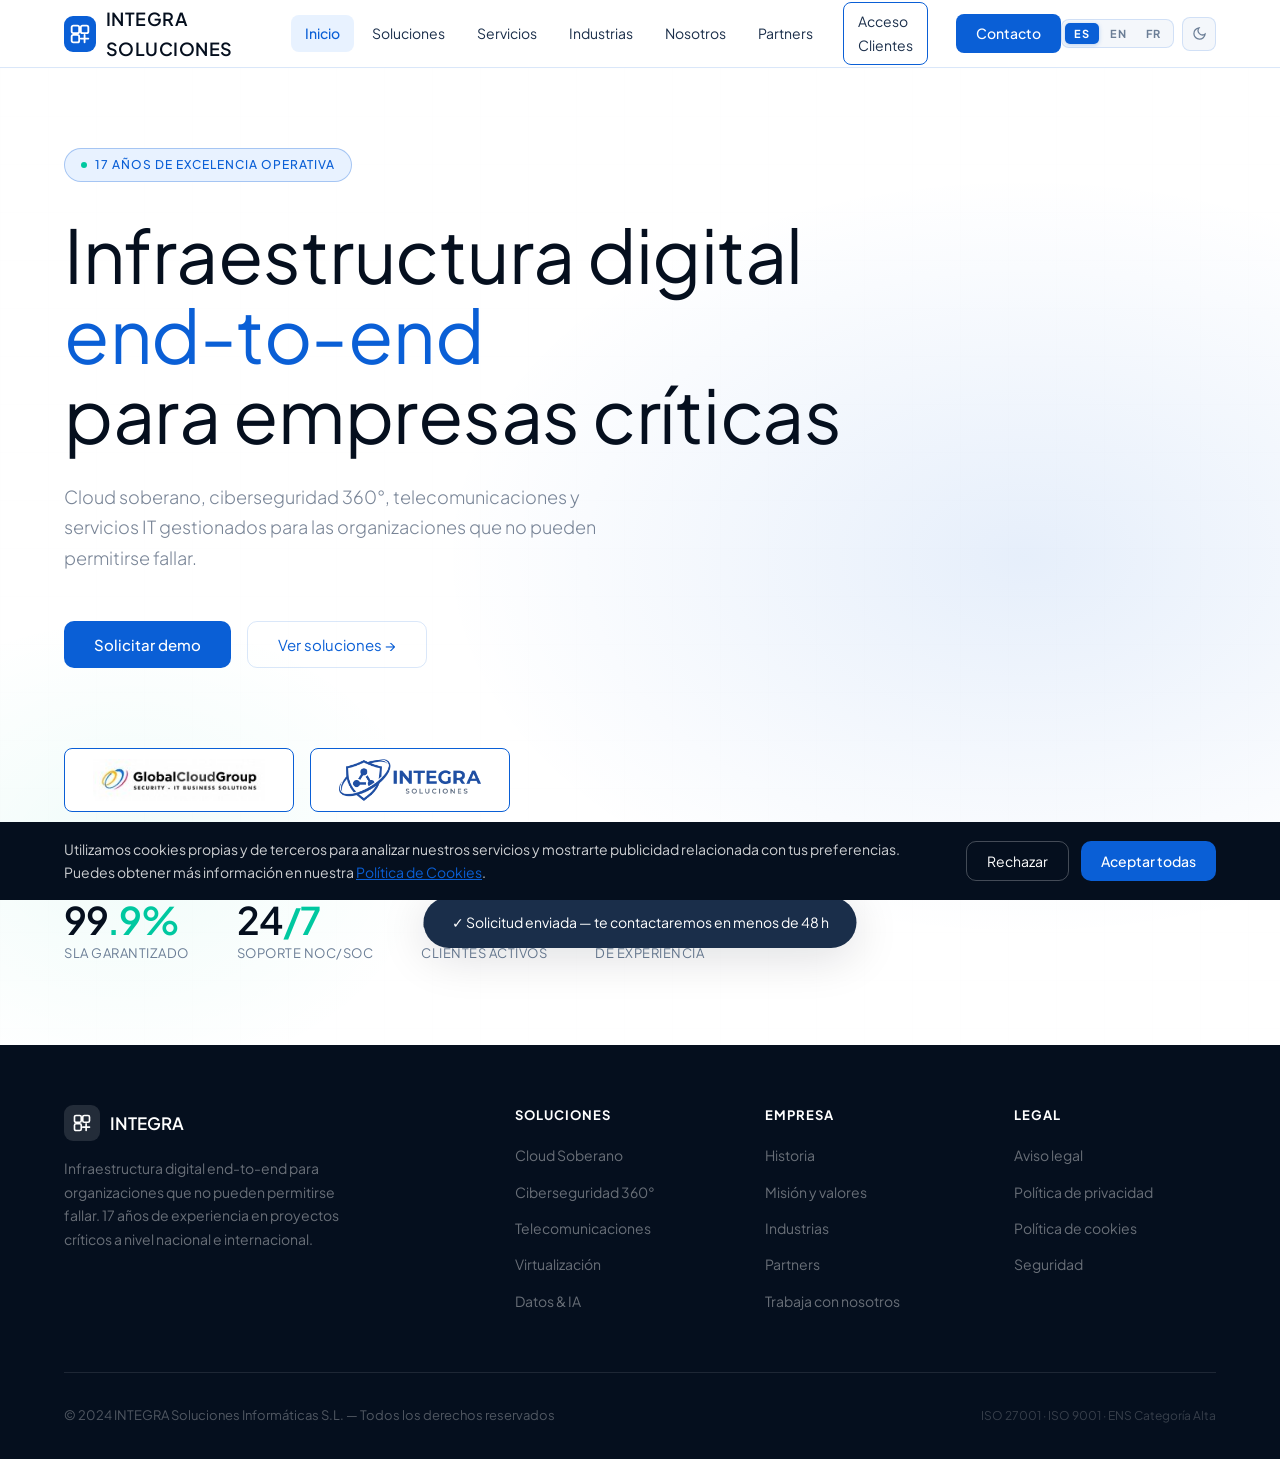
==== commit d761707a: "Remove Cloud Global button from navigation menu" ====
--- a/index.html
+++ b/index.html
@@ -354,7 +354,6 @@
       <li><a data-page="industrias" data-i18n="nav.industrias" onclick="navigate('industrias')">Industrias</a></li>
       <li><a data-page="nosotros" data-i18n="nav.nosotros" onclick="navigate('nosotros')">Nosotros</a></li>
       <li><a data-page="partners" data-i18n="nav.partners" onclick="navigate('partners')">Partners</a></li>
-      <li><a data-page="cloud_global" onclick="navigate('cloud_global')" style="color:var(--blue);font-weight:600;">Cloud Global</a></li>
       <li style="margin-left:12px;"><a data-page="login" data-i18n="nav.clientes" onclick="navigate('login')" class="nav-btn-secondary">Acceso Clientes</a></li>
       <li style="margin-left:24px;"><a data-page="contacto" data-i18n="nav.contacto" onclick="navigate('contacto')" class="nav-cta">Contacto</a></li>
     </ul>
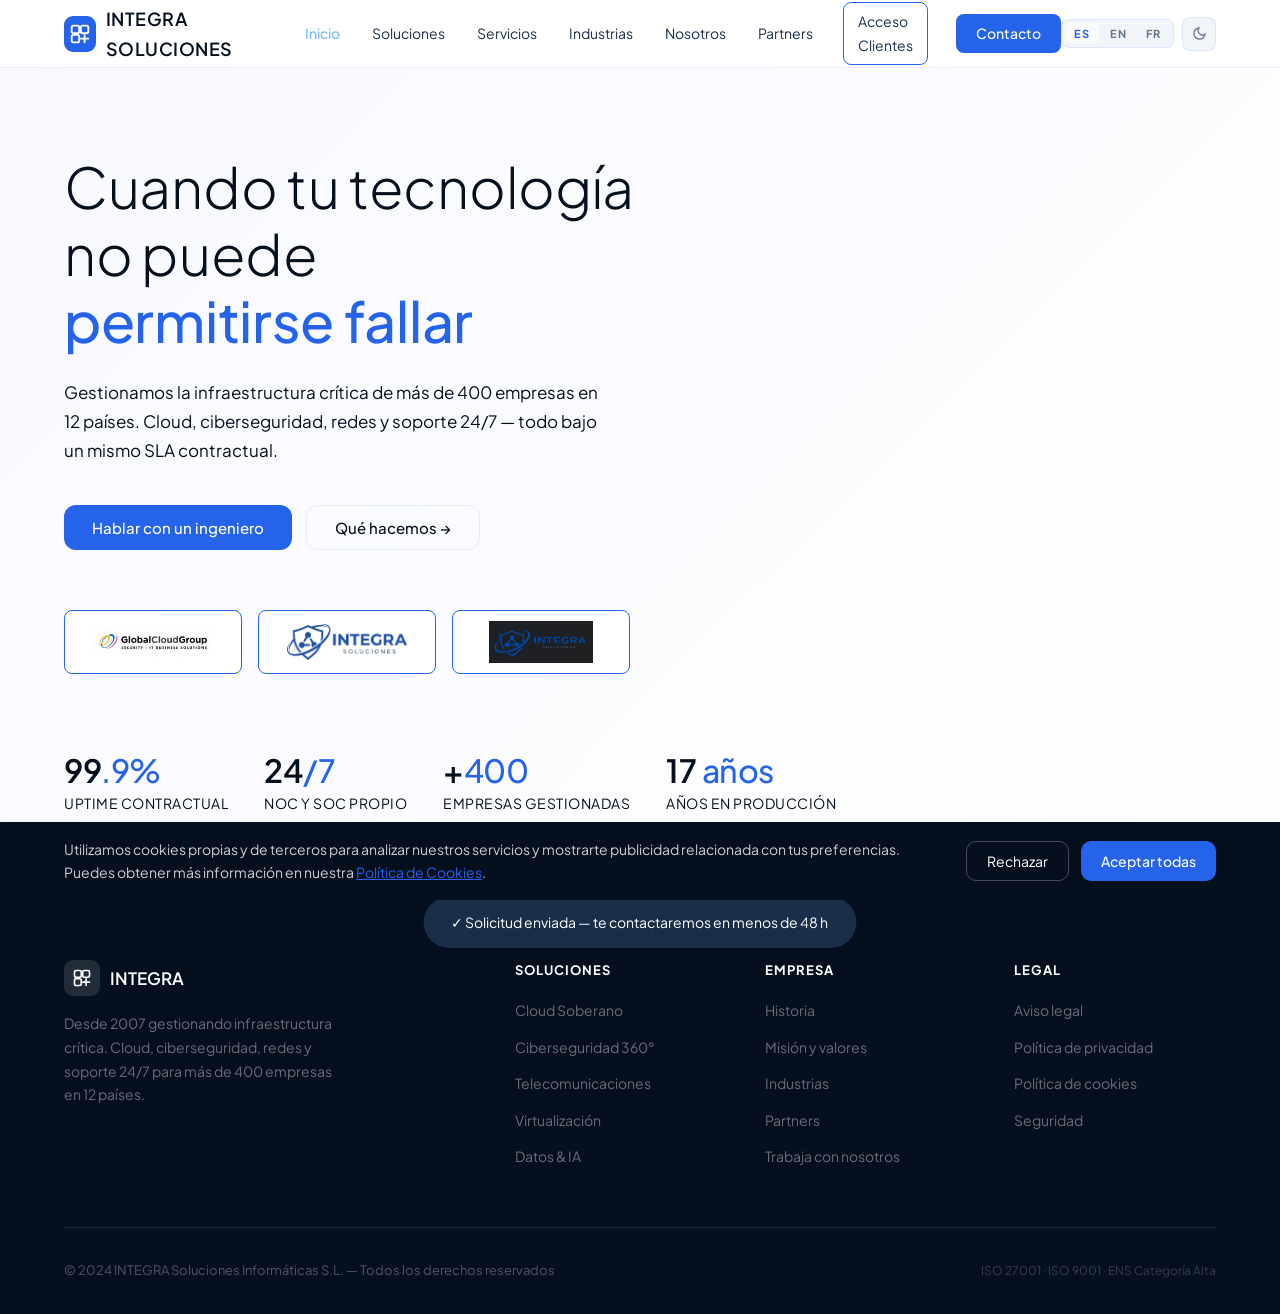
==== commit 0374492a: "Update Integra Soluciones: remove unrelated cloud-global files and push current state" ====
--- a/index.html
+++ b/index.html
@@ -13,42 +13,35 @@
     *,*::before,*::after{box-sizing:border-box;margin:0;padding:0;caret-color:transparent}
     input,textarea,[contenteditable="true"]{caret-color:auto}
 
-    :root {
-      --ink:#050f1e;--ink2:#1a2e4a;--blue:#0a5fd6;--blue2:#0847a8;
-      --sky:#e8f2ff;--sky2:#d0e5ff;--white:#ffffff;--gray:#6b7e96;
-      --gray2:#f4f7fb;--border:rgba(10,95,214,0.15);--accent:#00c8a0;
-      --font-head:'Plus Jakarta Sans',sans-serif;--font-body:'Plus Jakarta Sans',sans-serif;
-      --radius:12px;--radius-lg:20px;
-      --shadow:0 2px 24px rgba(5,15,30,0.08);--shadow-lg:0 8px 48px rgba(5,15,30,0.14);
-      /* Hero theme tokens */
-      --hero-bg:#ffffff;
-      --hero-text:#050f1e;
-      --hero-sub:rgba(30,50,80,0.6);
-      --hero-badge-bg:#e8f2ff;
-      --hero-badge-border:rgba(10,95,214,0.3);
-      --hero-badge-color:#0a5fd6;
-      --hero-metric-border:rgba(10,95,214,0.12);
-      --hero-metric-label:#6b7e96;
-      --hero-grid-color:rgba(10,95,214,0.07);
-    }
+:root {
+  --ink:#050f1e;--ink2:#1a2e4a;--blue:#2563eb;--blue2:#1e40af;
+  --sky:#f8fafc;--sky2:#e2e8f0;--white:#ffffff;--gray:#64748b;
+  --gray2:#f1f5f9;--border:rgba(37,99,235,0.1);--accent:#059669;
+  --font-head:'Plus Jakarta Sans',sans-serif;--font-body:'Plus Jakarta Sans',sans-serif;
+  --radius:8px;--radius-lg:12px;
+  --shadow:0 1px 3px rgba(0,0,0,0.1);--shadow-lg:0 4px 6px rgba(0,0,0,0.1);
+  --gradient-primary:linear-gradient(135deg, #2563eb 0%, #1e40af 70%);
+  --gradient-secondary:linear-gradient(135deg, #f8fafc 0%, #e2e8f0 70%);
+  --gradient-tertiary:linear-gradient(135deg, rgba(37,99,235,0.03) 0%, rgba(5,150,105,0.02) 70%);
+}
 
     /* DARK MODE */
-    body.dark {
-      --white:#131d2e;--gray2:#0d1520;
-      --border:rgba(80,140,220,0.18);--sky:rgba(10,95,214,0.14);--sky2:rgba(10,95,214,0.24);
-      --gray:#8fa3c0;--shadow:0 2px 24px rgba(0,0,0,0.3);--shadow-lg:0 8px 48px rgba(0,0,0,0.45);
-      background:#0d1520;color:#c8daf0;
-      /* Hero dark tokens */
-      --hero-bg:#080f1a;
-      --hero-text:#ffffff;
-      --hero-sub:rgba(255,255,255,0.62);
-      --hero-badge-bg:rgba(10,95,214,0.2);
-      --hero-badge-border:rgba(10,95,214,0.4);
-      --hero-badge-color:#7ab8ff;
-      --hero-metric-border:rgba(255,255,255,0.1);
-      --hero-metric-label:rgba(255,255,255,0.5);
-      --hero-grid-color:rgba(255,255,255,0.5);
-    }
+body.dark {
+  --white:#0f172a;--gray2:#020617;
+  --border:rgba(37,99,235,0.2);--sky:rgba(37,99,235,0.08);--sky2:rgba(37,99,235,0.12);
+  --gray:#94a3b8;--shadow:0 1px 3px rgba(0,0,0,0.3);--shadow-lg:0 4px 6px rgba(0,0,0,0.4);
+  background:#020617;color:#e2e8f0;
+  /* Hero dark tokens */
+  --hero-bg:#020617;
+  --hero-text:#f1f5f9;
+  --hero-sub:rgba(255,255,255,0.6);
+  --hero-badge-bg:rgba(37,99,235,0.15);
+  --hero-badge-border:rgba(37,99,235,0.3);
+  --hero-badge-color:#60a5fa;
+  --hero-metric-border:rgba(255,255,255,0.1);
+  --hero-metric-label:rgba(255,255,255,0.4);
+  --hero-grid-color:rgba(255,255,255,0.08);
+}
     body.dark nav{background:rgba(10,15,25,0.97);border-bottom-color:rgba(80,140,220,0.14)}
     body.dark .nav-logo{color:#c8daf0}
     body.dark .nav-links a{color:#a8c0e0}
@@ -84,22 +77,81 @@
     body.dark .login-box .btn-outline{background:rgba(122,184,255,0.1)!important;color:#7ab8ff!important;border-color:#7ab8ff!important}
 
 
-    /* NAV CONTROLS */
-    .nav-controls{display:flex;align-items:center;gap:8px;flex-shrink:0}
-    .lang-switch{display:flex;align-items:center;background:var(--gray2);border-radius:8px;padding:3px;gap:2px;border:1px solid var(--border)}
-    .lang-btn{background:transparent;border:none;font-size:11px;font-weight:700;color:var(--gray);
-      padding:4px 9px;border-radius:5px;cursor:pointer;font-family:var(--font-body);
-      transition:background 0.15s,color 0.15s;letter-spacing:0.8px}
-    .lang-btn.active{background:var(--blue);color:#fff;box-shadow:0 1px 4px rgba(10,95,214,0.25)}
-    .lang-btn:hover:not(.active){background:var(--sky);color:var(--blue)}
-    .theme-toggle{width:34px;height:34px;border-radius:8px;border:1px solid var(--border);
-      background:var(--gray2);cursor:pointer;display:flex;align-items:center;justify-content:center;
-      transition:background 0.18s,border-color 0.18s;color:var(--gray);flex-shrink:0}
-    .theme-toggle:hover{background:var(--sky);border-color:var(--blue);color:var(--blue)}
-    body.dark .lang-switch{background:rgba(255,255,255,0.06);border-color:rgba(80,140,220,0.18)}
-    body.dark .lang-btn:hover:not(.active){background:var(--sky);color:#7ab8ff}
-    body.dark .theme-toggle{background:rgba(255,255,255,0.06);border-color:rgba(80,140,220,0.2);color:#8fa3c0}
-    body.dark .theme-toggle:hover{background:var(--sky);border-color:var(--blue);color:#7ab8ff}
+/* NAV CONTROLS */
+.nav-controls{display:flex;align-items:center;gap:8px;flex-shrink:0}
+.lang-switch{display:flex;align-items:center;background:var(--gray2);border-radius:8px;padding:3px;gap:2px;border:1px solid var(--border)}
+.lang-btn{background:transparent;border:none;font-size:11px;font-weight:700;color:var(--gray);
+  padding:4px 9px;border-radius:5px;cursor:pointer;font-family:var(--font-body);
+  position:relative;overflow:hidden;letter-spacing:0.8px}
+.lang-btn::before{
+  content:'';
+  position:absolute;
+  top:0;
+  left:-100%;
+  width:100%;
+  height:100%;
+  background:linear-gradient(90deg,transparent,rgba(255,255,255,0.2),transparent);
+}
+.lang-btn:hover::before{
+  left:100%;
+}
+.lang-btn.active{background:var(--sky);color:var(--blue);font-weight:700}
+.lang-btn:hover:not(.active){
+  background:var(--gradient-secondary);
+  color:var(--blue);
+}
+.theme-toggle{
+  width:34px;
+  height:34px;
+  border-radius:8px;
+  border:1px solid var(--border);
+  background:var(--gray2);
+  cursor:pointer;
+  display:flex;
+  align-items:center;
+  justify-content:center;
+  color:var(--gray);
+  flex-shrink:0;
+  position:relative;
+  overflow:hidden;
+}
+.theme-toggle::before{
+  content:'';
+  position:absolute;
+  top:0;
+  left:-100%;
+  width:100%;
+  height:100%;
+  background:linear-gradient(90deg,transparent,rgba(255,255,255,0.2),transparent);
+}
+.theme-toggle:hover::before{
+  left:100%;
+}
+.theme-toggle:hover{
+  background:var(--gradient-secondary);
+  border-color:var(--blue);
+  color:var(--blue);
+}
+body.dark .lang-switch{
+  background:rgba(255,255,255,0.06);
+  border-color:rgba(80,140,220,0.18);
+}
+body.dark .lang-btn:hover:not(.active){
+  background:rgba(10,95,214,0.1);
+  color:#7ab8ff;
+  transform:translateY(-1px);
+}
+body.dark .theme-toggle{
+  background:rgba(255,255,255,0.06);
+  border-color:rgba(80,140,220,0.2);
+  color:#8fa3c0;
+}
+body.dark .theme-toggle:hover{
+  background:rgba(10,95,214,0.15);
+  border-color:var(--blue);
+  color:#7ab8ff;
+  transform:translateY(-1px);
+}
 
     html,body{height:100%}
     body{font-family:var(--font-body);color:var(--ink);background:var(--white);font-size:16px;line-height:1.65;overflow-x:hidden}
@@ -112,16 +164,35 @@
       letter-spacing:0.5px;text-decoration:none;display:flex;align-items:center;gap:10px;cursor:pointer}
     .nav-logo-mark{width:36px;height:36px;background:var(--blue);border-radius:9px;
       display:flex;align-items:center;justify-content:center}
-    .nav-links{display:flex;align-items:center;gap:4px;list-style:none}
-    .nav-links a{font-size:14px;font-weight:400;color:var(--ink2);text-decoration:none;
-      padding:7px 14px;border-radius:8px;transition:background 0.18s,color 0.18s;cursor:pointer;display:block}
-    .nav-links a:hover{background:var(--sky);color:var(--blue)}
-    .nav-links a.active{background:var(--sky);color:var(--blue);font-weight:500}
+.nav-links{display:flex;align-items:center;gap:4px;list-style:none}
+.nav-links a{
+  font-size:14px;
+  font-weight:400;
+  color:var(--ink2);
+  text-decoration:none;
+  padding:7px 14px;
+  border-radius:8px;
+  position:relative;
+  overflow:hidden;
+  display:block;
+  transition: all 0.3s ease;
+  cursor: pointer;
+}
+
+.nav-links a:hover{
+  background:rgba(37,99,235,0.05);
+  color:var(--blue);
+}
+.nav-links a.active{
+  background:transparent;
+  color:#7ab8ff;
+  font-weight:500;
+}
     .nav-cta{background:var(--blue)!important;color:#ffffff!important;border-radius:8px!important;padding:8px 20px!important;font-weight:500!important}
     .nav-cta:hover{background:var(--blue2)!important}
     .nav-cta.active{background:var(--blue2)!important;color:#ffffff!important}
-    .nav-btn-secondary{font-size:13px;font-weight:600;color:var(--blue);border:1.2px solid var(--blue);padding:6px 12px;border-radius:8px;text-decoration:none;transition:all 0.2s;cursor:pointer;display:inline-block}
-    .nav-btn-secondary:hover{background:var(--sky);transform:translateY(-1px)}
+.nav-btn-secondary{font-size:13px;font-weight:600;color:var(--blue);border:1.2px solid var(--blue);padding:6px 12px;border-radius:8px;text-decoration:none;cursor:pointer;display:inline-block}
+.nav-btn-secondary:hover{background:var(--sky);}
     body.dark .nav-btn-secondary{color:#7ab8ff;border-color:#7ab8ff}
     body.dark .nav-btn-secondary:hover{background:rgba(10,95,214,0.15)}
     .nav-btn-dark{background:var(--ink);color:white!important;border:none}
@@ -131,7 +202,8 @@
     .nav-toggle span{display:block;width:22px;height:2px;background:var(--ink);margin:4px 0}
 
     #app{padding-top:68px;min-height:calc(100vh - 68px)}
-    .page{animation:fadeUp 0.32s ease both}
+    .page{
+}
     @keyframes fadeUp{from{opacity:0;transform:translateY(12px)}to{opacity:1;transform:translateY(0)}}
 
     .section-wrap{padding:80px 5vw}
@@ -143,47 +215,83 @@
       line-height:1.15;color:var(--ink);margin-bottom:20px}
     .section-sub{font-size:17px;color:var(--gray);max-width:580px;line-height:1.7;margin-bottom:52px}
 
-    .btn-primary{background:var(--blue);color:#ffffff;border:none;border-radius:10px;padding:13px 30px;
-      font-size:15px;font-weight:500;font-family:var(--font-body);cursor:pointer;
-      transition:background 0.18s,transform 0.15s;text-decoration:none;display:inline-block}
-    .btn-primary:hover{background:#1a6fe0;transform:translateY(-1px)}
-    .btn-outline{background:transparent;color:#ffffff;border:1px solid rgba(255,255,255,0.25);
-      border-radius:10px;padding:13px 30px;font-size:15px;font-weight:400;font-family:var(--font-body);
-      cursor:pointer;transition:border-color 0.18s,background 0.18s,transform 0.15s;text-decoration:none;display:inline-block}
-    .btn-outline:hover{border-color:rgba(255,255,255,0.5);background:rgba(255,255,255,0.07);transform:translateY(-1px)}
-    .btn-ghost{background:var(--sky);color:var(--blue);border:1px solid var(--border);border-radius:10px;
-      padding:13px 30px;font-size:15px;font-weight:500;font-family:var(--font-body);cursor:pointer;
-      transition:background 0.18s;text-decoration:none;display:inline-block}
-    .btn-ghost:hover{background:var(--sky2)}
+.btn-primary{background:var(--blue);color:#ffffff;border:none;border-radius:10px;padding:13px 30px;
+  font-size:15px;font-weight:500;font-family:var(--font-body);cursor:pointer;
+  text-decoration:none;display:inline-block}
+.btn-primary:hover{background:#2563eb;}
+.btn-outline{background:transparent;color:#ffffff;border:1px solid rgba(255,255,255,0.25);
+  border-radius:10px;padding:13px 30px;font-size:15px;font-weight:400;font-family:var(--font-body);
+  cursor:pointer;text-decoration:none;display:inline-block}
+.btn-outline:hover{border-color:rgba(255,255,255,0.5);background:rgba(255,255,255,0.07);}
+.btn-ghost{background:var(--sky);color:var(--blue);border:1px solid var(--border);border-radius:10px;
+  padding:13px 30px;font-size:15px;font-weight:500;font-family:var(--font-body);cursor:pointer;
+  text-decoration:none;display:inline-block}
+.btn-ghost:hover{background:var(--sky2);}
 
     /* HERO */
-    .hero{min-height:calc(100vh - 68px);background:var(--hero-bg);padding:80px 5vw;position:relative;overflow:hidden;display:flex;align-items:center;transition:background 0.3s}
-    .hero-bg{position:absolute;inset:0;background:radial-gradient(ellipse 70% 60% at 80% 50%,rgba(10,95,214,0.1) 0%,transparent 65%),radial-gradient(ellipse 40% 40% at 10% 80%,rgba(0,200,160,0.06) 0%,transparent 60%)}
-    body.dark .hero-bg{background:radial-gradient(ellipse 70% 60% at 80% 50%,rgba(10,95,214,0.28) 0%,transparent 65%),radial-gradient(ellipse 40% 40% at 10% 80%,rgba(0,200,160,0.12) 0%,transparent 60%)}
-    .hero-grid{position:absolute;inset:0;opacity:0.06;background-image:linear-gradient(var(--hero-grid-color) 1px,transparent 1px),linear-gradient(90deg,var(--hero-grid-color) 1px,transparent 1px);background-size:48px 48px}
-    .hero-inner{position:relative;z-index:2;max-width:1200px;margin:0 auto;width:100%}
-    .hero-badge{display:inline-flex;align-items:center;gap:8px;background:var(--hero-badge-bg);border:1px solid var(--hero-badge-border);color:var(--hero-badge-color);font-size:12px;font-weight:500;letter-spacing:1px;text-transform:uppercase;padding:6px 16px;border-radius:100px;margin-bottom:32px}
-    .hero-badge-dot{width:6px;height:6px;border-radius:50%;background:var(--accent);animation:pulse 2s ease-in-out infinite}
-    @keyframes pulse{0%,100%{opacity:1;transform:scale(1)}50%{opacity:.5;transform:scale(.8)}}
-    .hero-title{font-family:var(--font-head);font-size:clamp(42px,6vw,74px);font-weight:400;color:var(--hero-text);line-height:1.08;letter-spacing:-0.5px;margin-bottom:28px;max-width:800px}
-    .hero-title span{color:var(--blue)}
-    body.dark .hero-title span{color:#5b9fff}
-    .hero-sub{font-size:18px;font-weight:300;color:var(--hero-sub);max-width:560px;line-height:1.7;margin-bottom:48px}
-    .hero-actions{display:flex;gap:16px;flex-wrap:wrap;margin-bottom:80px}
-    /* btn-outline dentro del hero en modo claro = botón azul outline */
-    .hero .btn-outline{color:var(--blue);border-color:var(--border);background:transparent}
-    .hero .btn-outline:hover{background:var(--sky);border-color:var(--blue);transform:translateY(-1px)}
-    body.dark .hero .btn-outline{color:rgba(255,255,255,0.9);border-color:rgba(255,255,255,0.25);background:transparent}
-    body.dark .hero .btn-outline:hover{background:rgba(255,255,255,0.07);border-color:rgba(255,255,255,0.5)}
-    .hero-metrics{display:flex;gap:48px;flex-wrap:wrap;border-top:1px solid var(--hero-metric-border);padding-top:40px}
-    .metric-value{font-family:var(--font-body);font-size:38px;font-weight:600;color:var(--hero-text);line-height:1;letter-spacing:-1px}
-    .metric-value span{color:var(--accent)}
-    .metric-label{font-size:13px;color:var(--hero-metric-label);margin-top:4px;text-transform:uppercase;letter-spacing:0.5px}
+.hero{min-height:calc(100vh - 68px);background:var(--hero-bg);padding:80px 5vw;position:relative;overflow:hidden;display:flex;align-items:center;transition:background 0.3s}
+.hero-bg{position:absolute;inset:0;background:linear-gradient(135deg, #f8f9ff 0%, #ffffff 100%)}
+body.dark .hero-bg{background:linear-gradient(135deg, #0f172a 0%, #1e293b 100%)}
+.hero-grid{position:absolute;inset:0;opacity:0.04;background-image:linear-gradient(var(--hero-grid-color) 1px,transparent 1px),linear-gradient(90deg,var(--hero-grid-color) 1px,transparent 1px);background-size:64px 64px}
+.hero-inner{position:relative;z-index:2;max-width:1200px;margin:0 auto;width:100%}
+.hero-badge{display:inline-flex;align-items:center;gap:8px;background:var(--hero-badge-bg);border:1px solid var(--hero-badge-border);color:var(--hero-badge-color);font-size:13px;font-weight:500;letter-spacing:0.5px;text-transform:uppercase;padding:8px 20px;border-radius:12px;margin-bottom:24px}
+.hero-badge-dot{width:7px;height:7px;border-radius:50%;background:var(--accent);}
+.hero-title{font-family:var(--font-head);font-size:clamp(36px,5vw,56px);font-weight:300;color:var(--hero-text);line-height:1.2;letter-spacing:-0.3px;margin-bottom:24px;max-width:700px}
+.hero-title span{color:var(--blue);font-weight:500}
+body.dark .hero-title span{color:#60a5fa}
+.hero-sub{font-size:17px;font-weight:400;color:var(--hero-sub);max-width:540px;line-height:1.7;margin-bottom:40px}
+.hero-actions{display:flex;gap:14px;flex-wrap:wrap;margin-bottom:60px}
+/* Modern button styles */
+.hero .btn-primary{
+  background:var(--blue);
+  color:#fff;
+  border:none;
+  padding:12px 28px;
+  font-size:15px;
+  font-weight:500;
+  border-radius:12px;
+  cursor:pointer;
+  display:inline-block;
+}
+.hero .btn-primary:hover{
+  background:var(--blue2);
+}
+.hero .btn-outline{
+  background:transparent;
+  color:var(--ink);
+  border:1px solid var(--border);
+  padding:12px 28px;
+  font-size:15px;
+  font-weight:500;
+  border-radius:12px;
+  cursor:pointer;
+  display:inline-block;
+}
+.hero .btn-outline:hover{
+  background:var(--gradient-tertiary);
+  color:var(--blue);
+}
+body.dark .hero .btn-outline{
+  background:transparent;
+  color:#a8c0e0;
+  border:1px solid rgba(168,192,224,0.35);
+}
+body.dark .hero .btn-outline:hover{
+  background:rgba(255,255,255,0.08);
+  color:var(--white);
+  transform:translateY(-2px);
+  box-shadow:0 4px 12px rgba(255,255,255,0.1);
+}
+.hero-metrics{display:flex;gap:36px;flex-wrap:wrap;border-top:1px solid var(--hero-metric-border);padding-top:32px}
+.metric-value{font-family:var(--font-body);font-size:32px;font-weight:600;color:var(--hero-text);line-height:1;letter-spacing:-0.5px}
+.metric-value span{color:var(--blue);font-weight:500}
+body.dark .metric-value span{color:#60a5fa}
+.metric-label{font-size:14px;color:var(--hero-metric-label);margin-top:6px;text-transform:uppercase;letter-spacing:0.5px;display:block}
 
     /* SOLUCIONES */
     .sol-grid{display:grid;grid-template-columns:repeat(3,1fr);gap:20px}
-    .sol-card{background:var(--white);border:1px solid var(--border);border-radius:var(--radius-lg);padding:32px;transition:transform 0.2s,box-shadow 0.2s,border-color 0.2s}
-    .sol-card:hover{transform:translateY(-4px);box-shadow:var(--shadow-lg);border-color:rgba(10,95,214,0.3)}
+.sol-card{background:var(--white);border:1px solid var(--border);border-radius:var(--radius-lg);padding:32px}
+.sol-card:hover{transform:translateY(-2px);box-shadow:var(--shadow);border-color:rgba(37,99,235,0.2)}
     .sol-icon{width:52px;height:52px;border-radius:14px;background:var(--sky);display:flex;align-items:center;justify-content:center;margin-bottom:20px}
     .sol-icon svg{width:26px;height:26px;color:var(--blue)}
     .sol-card h3{font-family:var(--font-head);font-size:19px;font-weight:400;color:var(--ink);margin-bottom:10px}
@@ -192,16 +300,13 @@
 
     /* SERVICIOS */
     .srv-grid{display:grid;grid-template-columns:1fr 1fr;gap:40px;align-items:start}
-    .srv-module{border:1px solid var(--border);border-radius:var(--radius);overflow:hidden;margin-bottom:14px}
-    .srv-header{display:flex;align-items:center;justify-content:space-between;padding:18px 22px;cursor:pointer;background:var(--white);transition:background 0.15s;user-select:none}
-    .srv-header:hover{background:var(--sky)}
-    .srv-header-left{display:flex;align-items:center;gap:14px}
-    .srv-dot{width:9px;height:9px;border-radius:50%;background:var(--blue);flex-shrink:0}
-    .srv-header h4{font-family:var(--font-body);font-size:15px;font-weight:600;color:var(--ink)}
-    .srv-arrow{width:20px;height:20px;border-radius:50%;border:1px solid var(--border);display:flex;align-items:center;justify-content:center;font-size:14px;color:var(--gray);transition:transform 0.2s,background 0.15s;flex-shrink:0;line-height:1}
-    .srv-body{padding:0 22px;max-height:0;overflow:hidden;transition:max-height 0.35s ease,padding 0.25s ease;border-top:0 solid var(--border)}
-    .srv-module.open .srv-body{max-height:260px;padding:16px 22px 20px;border-top-width:1px}
-    .srv-module.open .srv-arrow{transform:rotate(180deg);background:var(--blue);color:var(--blue)}
+.srv-module{border:1px solid var(--border);border-radius:var(--radius);overflow:hidden;margin-bottom:14px}
+.srv-header{display:flex;align-items:center;justify-content:space-between;padding:18px 22px;cursor:pointer;background:var(--white);user-select:none}
+.srv-header:hover{background:var(--sky)}
+.srv-arrow{width:20px;height:20px;border-radius:50%;border:1px solid var(--border);display:flex;align-items:center;justify-content:center;font-size:14px;color:var(--gray);flex-shrink:0;line-height:1}
+.srv-body{padding:0 22px;max-height:0;overflow:hidden;border-top:0 solid var(--border)}
+.srv-module.open .srv-body{max-height:260px;padding:16px 22px 20px;border-top-width:1px}
+.srv-module.open .srv-arrow{transform:rotate(180deg);background:var(--blue);color:var(--blue)}
     .srv-body p{font-size:14px;color:var(--gray);line-height:1.7}
     .srv-body ul{margin-top:10px;list-style:none}
     .srv-body ul li{font-size:13px;color:var(--ink2);padding:3px 0 3px 16px;position:relative}
@@ -213,13 +318,13 @@
     .sla-grid{display:grid;grid-template-columns:1fr 1fr;gap:14px;margin-bottom:28px}
     .sla-item{background:rgba(255,255,255,0.06);border:1px solid rgba(255,255,255,0.1);border-radius:var(--radius);padding:18px}
     .sla-num{font-family:var(--font-body);font-size:26px;font-weight:600;color:#ffffff;letter-spacing:-0.5px}
-    .sla-num span{color:var(--accent)}
+    .sla-num span{color:#5b9fff}
     .sla-label{font-size:12px;color:rgba(255,255,255,0.4);margin-top:4px}
 
     /* INDUSTRIAS */
     .ind-grid{display:grid;grid-template-columns:repeat(4,1fr);gap:16px}
-    .ind-card{background:var(--white);border:1px solid var(--border);border-radius:var(--radius-lg);padding:28px 22px;transition:transform 0.2s,box-shadow 0.2s,border-color 0.2s;position:relative;overflow:hidden}
-    .ind-card:hover{transform:translateY(-4px);box-shadow:var(--shadow-lg);border-color:rgba(10,95,214,0.3)}
+.ind-card{background:var(--white);border:1px solid var(--border);border-radius:var(--radius-lg);padding:28px 22px;position:relative;overflow:hidden}
+.ind-card:hover{transform:translateY(-2px);box-shadow:var(--shadow);border-color:rgba(37,99,235,0.2)}
     .ind-num{font-family:var(--font-body);font-size:36px;font-weight:300;color:var(--blue);line-height:1;margin-bottom:16px;letter-spacing:-1px}
     .ind-card h3{font-family:var(--font-body);font-size:15px;font-weight:600;color:var(--ink);margin-bottom:8px}
     .ind-card p{font-size:13px;color:var(--gray);line-height:1.6}
@@ -338,7 +443,7 @@
 
 <body>
   <nav id="main-nav">
-    <span class="nav-logo" onclick="navigate('inicio')">
+    <span class="nav-logo" onclick="navigate('inicio')" style="cursor:pointer">
       <div class="nav-logo-mark">
         <svg viewBox="0 0 24 24" fill="none" stroke="white" stroke-width="2.2" stroke-linecap="round" width="20" height="20">
           <rect x="2" y="2" width="9" height="9" rx="2"/><rect x="13" y="2" width="9" height="9" rx="2"/>
@@ -358,11 +463,11 @@
       <li style="margin-left:24px;"><a data-page="contacto" data-i18n="nav.contacto" onclick="navigate('contacto')" class="nav-cta">Contacto</a></li>
     </ul>
     <div class="nav-controls">
-      <div class="lang-switch">
-        <button class="lang-btn active" id="lang-es" onclick="setLang('es')">ES</button>
-        <button class="lang-btn" id="lang-en" onclick="setLang('en')">EN</button>
-        <button class="lang-btn" id="lang-fr" onclick="setLang('fr')">FR</button>
-      </div>
+<div class="lang-switch">
+  <button class="lang-btn active" id="lang-es" onclick="setLang('es')">ES</button>
+  <button class="lang-btn" id="lang-en" onclick="setLang('en')">EN</button>
+  <button class="lang-btn" id="lang-fr" onclick="setLang('fr')">FR</button>
+</div>
       <button class="theme-toggle" id="theme-toggle" onclick="toggleTheme()" aria-label="Toggle theme">
         <svg id="icon-moon" width="15" height="15" viewBox="0 0 24 24" fill="none" stroke="currentColor" stroke-width="2" stroke-linecap="round"><path d="M21 12.79A9 9 0 1 1 11.21 3 7 7 0 0 0 21 12.79z"/></svg>
         <svg id="icon-sun" width="15" height="15" viewBox="0 0 24 24" fill="none" stroke="currentColor" stroke-width="2" stroke-linecap="round" style="display:none"><circle cx="12" cy="12" r="5"/><line x1="12" y1="1" x2="12" y2="3"/><line x1="12" y1="21" x2="12" y2="23"/><line x1="4.22" y1="4.22" x2="5.64" y2="5.64"/><line x1="18.36" y1="18.36" x2="19.78" y2="19.78"/><line x1="1" y1="12" x2="3" y2="12"/><line x1="21" y1="12" x2="23" y2="12"/><line x1="4.22" y1="19.78" x2="5.64" y2="18.36"/><line x1="18.36" y1="5.64" x2="19.78" y2="4.22"/></svg>
@@ -392,48 +497,48 @@
     const T = {
       es: {
         nav:{inicio:'Inicio',soluciones:'Soluciones',servicios:'Servicios',industrias:'Industrias',nosotros:'Nosotros',partners:'Partners',clientes:'Acceso Clientes',contacto:'Contacto'},
-        hero:{badge:'17 años de excelencia operativa',title:'Infraestructura digital<br><span>end-to-end</span><br>para empresas críticas',sub:'Cloud soberano, ciberseguridad 360°, telecomunicaciones y servicios IT gestionados para las organizaciones que no pueden permitirse fallar.',cta1:'Solicitar demo',cta2:'Ver soluciones →',m1l:'SLA garantizado',m2l:'Soporte NOC/SOC',m3l:'Clientes activos',m4l:'De Experiencia'},
-        sol:{tag:'Soluciones',title:'Arquitectura digital completa',sub:'Una plataforma integrada que cubre todo el ciclo de vida de la infraestructura tecnológica empresarial, desde la conectividad hasta la inteligencia de datos.',cta:'Solicitar una demo técnica',cards:[['Hosting Web Empresarial','Servidores dedicados y alojamiento de alto rendimiento con certificados SSL, copias de seguridad diarias y panel de control intuitivo.','Web & Servidores'],['Cloud Soberano','Despliegue híbrido y multi-cloud con cumplimiento normativo nacional. Migración, optimización y gestión continua sobre AWS, Azure y nube privada.','Arquitectura híbrida'],['Ciberseguridad 360°','SOC gestionado, gestión de identidades, protección de endpoints, inteligencia de amenazas y respuesta a incidentes con SLA garantizado.','Zero Trust'],['Telecomunicaciones','Redes WAN/SD-WAN, conectividad dedicada, voz empresarial y soluciones IoT para infraestructuras críticas nacionales e internacionales.','SD-WAN & MPLS'],['Virtualización','Consolidación de servidores, virtualización de escritorios (VDI) y contenedores Kubernetes para maximizar la eficiencia del CPD.','VMware · Nutanix'],['Datos & IA','Pipelines de datos, data lakes empresariales y modelos de IA aplicada para sectores regulados, con gobernanza y trazabilidad completa.','MLOps · DataOps'],['Servicios Gestionados','MSP integral: monitorización proactiva 24/7, gestión del ciclo de vida de activos, ITIL v4 y CMDB unificada para toda la infraestructura.','ITIL v4 · NOC 24/7']]},
-        srv:{tag:'Servicios',title:'Portfolio de servicios especializados',sub:'Módulos diseñados para cubrir cada capa del stack tecnológico con equipos certificados y metodologías probadas.',panelTitle:'Garantías de servicio',panelSub:'Compromisos medibles respaldados por contratos de nivel de servicio auditables.',sla1:'Disponibilidad SLA',sla2:'NOC & SOC activo',sla3:'Tiempo de respuesta',sla4:'Certificación activa',cta:'Solicitar consulta comercial',modules:[['Integra Data Tech','Soluciones de datos end-to-end: desde la ingesta hasta la visualización analítica avanzada.',['Arquitectura de Data Warehouse y Data Lake','ETL/ELT y pipelines en tiempo real','Business Intelligence y dashboards ejecutivos','Modelos predictivos con IA aplicada'],true],['Data Sales & CRM Tech','Habilitación comercial basada en datos: inteligencia de mercado y segmentación avanzada.',['Scoring y cualificación de leads con IA','Integración CRM y automatización de ventas','Enriquecimiento de bases de datos B2B','Reporting comercial en tiempo real'],false],['Provisión & Logística IT','Aprovisionamiento ágil de hardware, software y licencias para proyectos de cualquier escala.',['Catálogo de más de 50.000 referencias','Gestión de garantías y activos (CMDB)','Logística inversa y reciclaje certificado'],false],['Consultoría & Transformación Digital','Acompañamiento estratégico en proyectos de modernización tecnológica y adopción cloud.',['Auditorías de infraestructura y madurez digital','Roadmaps de transformación tecnológica','Gestión de proyectos PMO certificada (PMI/PRINCE2)'],false],['Soporte & Field Services','Soporte técnico presencial y remoto con cobertura nacional e internacional.',['Help Desk y soporte N1/N2/N3','Intervención en campo (break-fix, instalaciones)','SLA personalizado por criticidad'],false]]},
-        ind:{tag:'Industrias',title:'Sectores que confían en nosotros',sub:'Conocimiento vertical profundo en los sectores más exigentes en materia de disponibilidad, seguridad y cumplimiento normativo.',cta:'Hablar con un especialista de tu sector',sectors:[['Telco & Operadoras','BSS/OSS, infraestructura de red, gestión de NOC y soluciones de capacidad para operadoras de telecomunicaciones.'],['Sector Público','Administraciones centrales, CCAA y municipios: ENS, RGPD, cloud soberano y servicios de ciudadanía digital.'],['Inteligencia Artificial','Plataformas de IA empresarial, MLOps, infraestructura GPU y gobernanza de modelos para organizaciones data-driven.'],['Defensa & Seguridad','Redes clasificadas, comunicaciones tácticas, ciberseguridad OTAN y soluciones para infraestructuras críticas nacionales.'],['Banca & Seguros','Cumplimiento DORA/PSD2, core bancario cloud-native, detección de fraude con IA y continuidad de negocio.'],['Industria & Manufactura','IT/OT convergence, IIoT, SCADA en la nube y digitalización de planta para la industria 4.0.'],['Salud','HIS, telemedicina, interoperabilidad HL7/FHIR, seguridad de datos clínicos y cloud hospitalario certificado.'],['Retail & Distribución','Omnicanalidad, gestión de inventario en tiempo real, analítica de cliente e infraestructura de tienda conectada.']]},
-        nos:{tag:'Nosotros',title:'17 años construyendo infraestructuras críticas',missionTitle:'Misión',missionText:'Proveer soluciones de infraestructura digital de máxima disponibilidad y seguridad que permitan a nuestros clientes centrarse en su negocio, con la certeza de que su tecnología no fallará.',visionTitle:'Visión',visionText:'Ser el partner tecnológico de referencia en el sur de Europa para organizaciones que operan infraestructuras críticas, liderando la convergencia entre cloud, ciberseguridad e inteligencia artificial.',v1h:'Fiabilidad',v1p:'Cada compromiso está respaldado por SLAs medibles y auditables.',v2h:'Especialización',v2p:'Equipos certificados en las tecnologías líderes del mercado.',v3h:'Innovación',v3p:'Adoptamos nuevas tecnologías cuando están probadas y son seguras.',v4h:'Transparencia',v4p:'Comunicación honesta sobre capacidades, plazos y resultados.',timeline:[['2007','Fundación de INTEGRA en Madrid, enfocada en integración de sistemas y redes para empresas medianas.'],['2010','Primer contrato con infraestructura crítica nacional. Certificación ISO 9001 y apertura de NOC propio 24/7.'],['2014','Expansión internacional: proyectos en LATAM y Norte de África. Lanzamiento de servicios cloud gestionados.'],['2018','Apertura del SOC propio. Certificación ISO 27001. Partnership Advanced con AWS y Microsoft.'],['2021','Lanzamiento de la división de Datos & IA. Primer proyecto de cloud soberano para Administración Pública.'],['2024','+400 clientes activos. Presencia en 12 países. Reconocimiento como Top 10 MSP en España por CRN.']]},
-        par:{tag:'Partners',title:'Ecosistema tecnológico',sub:'Alianzas estratégicas con los fabricantes líderes del sector, con la más alta categoría de partnership en cada relación.',ecoTitle:'¿Tu empresa busca un integrador de confianza?',ecoSub:'Trabajamos junto a fabricantes y distribuidores para ofrecer las mejores condiciones comerciales y soporte posventa.',ecoCta:'Hablar con un especialista'},
-        cnt:{tag:'Contacto',title:'Empecemos a trabajar juntos',infoTitle:'Consulta comercial o demo técnica',infoSub:'Nuestro equipo de preventa analizará tu caso y te propondrá la arquitectura más adecuada en menos de 48 horas.',c1h:'Teléfono comercial',c1p:'+34 900 123 456 — Lun-Vie 9:00-18:30',c2h:'Email comercial',c2p:'ventas@integra-si.com',c3h:'Soporte 24/7',c3p:'soporte@integra-si.com · +34 900 999 247',c4h:'Sede central',c4p:'Calle Serrano 41, 28001 Madrid, España',fNombre:'Nombre',fEmpresa:'Empresa',fEmail:'Email corporativo',fTipo:'Tipo de consulta',fMsg:'Mensaje',fMsgPh:'Cuéntanos sobre tu infraestructura actual y los retos que enfrentas...',fNombrePh:'Ana García',fEmpresaPh:'ACME Corp',fEmailPh:'ana@empresa.com',fOpt0:'Selecciona una opción',fOpt1:'Solicitar demo técnica',fOpt2:'Consulta comercial',fOpt3:'Información sobre soluciones',fOpt4:'Soporte a cliente existente',fOpt5:'Partnership o distribución',submit:'Enviar solicitud →',captchaLabel:'Seguridad: Seleccione el icono de la <b>Nube</b>'},
-        login:{tag:'Portal de Clientes',title:'Tu infraestructura,<br>bajo control',sub:'Gestiona tus servidores, alojamiento web y servicios cloud desde un único panel de control centralizado y completamente seguro.',f1:'Facturación y métricas en tiempo real',f2:'Despliegue de entornos en 1 clic',f3:'Soporte técnico prioritario',formTitle:'Iniciar sesión',emailLabel:'Email corporativo',emailPh:'tu@empresa.com',passLabel:'Contraseña',passPh:'••••••••',cta:'Acceder a mi panel →',noAccount:'¿Todavía no tienes cuenta?',register:'Registrar una cuenta nueva'},
-        registro:{tag:'Nuevos Clientes',title:'Comienza tu<br>transformación',sub:'Únete a cientos de empresas que ya confían en nuestra infraestructura para sus proyectos críticos.',f1:'Consultoría inicial gratuita',f2:'Migración sin cortes de servicio',f3:'SLAs de hasta 99.99%',formTitle:'Crear una cuenta',companyLabel:'Nombre de la empresa',companyPh:'Ej. ACME Corp',emailLabel:'Email corporativo',emailPh:'tu@empresa.com',passLabel:'Contraseña',passPh:'••••••••',cta:'Completar registro →',hasAccount:'¿Ya eres cliente de INTEGRA?',loginBtn:'Volver a iniciar sesión'},
-        footer:{desc:'Infraestructura digital end-to-end para organizaciones que no pueden permitirse fallar. 17 años de experiencia en proyectos críticos a nivel nacional e internacional.',col1:'Soluciones',col2:'Empresa',col3:'Legal',s1:'Cloud Soberano',s2:'Ciberseguridad 360°',s3:'Telecomunicaciones',s4:'Virtualización',s5:'Datos & IA',e1:'Historia',e2:'Misión y valores',e3:'Industrias',e4:'Partners',e5:'Trabaja con nosotros',l1:'Aviso legal',l2:'Política de privacidad',l3:'Política de cookies',l4:'Seguridad',copy:'© 2024 INTEGRA Soluciones Informáticas S.L. — Todos los derechos reservados'},
+        hero:{badge:'Madrid · Desde 2007',title:'Cuando tu tecnología<br>no puede<br><span>permitirse fallar</span>',sub:'Gestionamos la infraestructura crítica de más de 400 empresas en 12 países. Cloud, ciberseguridad, redes y soporte 24/7 — todo bajo un mismo SLA contractual.',cta1:'Hablar con un ingeniero',cta2:'Qué hacemos →',m1l:'Uptime contractual',m2l:'NOC y SOC propio',m3l:'Empresas gestionadas',m4l:'Años en producción'},
+        sol:{tag:'Soluciones',title:'Sin piezas sueltas',sub:'No vendemos productos. Diseñamos la arquitectura completa, la desplegamos y la mantenemos. Desde el primer cable hasta el último dashboard.',cta:'Cuéntanos tu caso',cards:[['Hosting Web Empresarial','Servidores dedicados con SSL incluido, backups diarios automatizados y panel propio. Sin sorpresas en la factura.','Web & Servidores'],['Cloud Soberano','Diseñamos arquitecturas híbridas sobre AWS, Azure y nube privada que cumplen con la normativa española. Nos encargamos de la migración.','Multi-cloud'],['Ciberseguridad','SOC propio activo 24/7, gestión de identidades y respuesta a incidentes. No subcontratamos la monitorización.','Zero Trust · ISO 27001'],['Telecomunicaciones','SD-WAN, MPLS, voz IP y conectividad dedicada. Infraestructura de red para sedes, plantas y entornos remotos.','SD-WAN & MPLS'],['Virtualización','Consolidación de servidores, VDI y Kubernetes. Reducimos costes de CPD sin sacrificar rendimiento.','VMware · Nutanix'],['Datos & IA','Arquitectura de datos para entornos regulados: ingestión, gobierno, visualización y modelos aplicados en producción.','MLOps · DataOps'],['Servicios Gestionados','MSP completo con monitorización proactiva, gestión de activos ITIL v4 y escalado N1/N2/N3 bajo SLA.','NOC 24/7']]},
+        srv:{tag:'Servicios',title:'Lo que hacemos, en detalle',sub:'Cada línea de servicio tiene un equipo propio, certificaciones específicas y SLAs diferenciados según criticidad.',panelTitle:'Lo que firmamos',panelSub:'Estos no son objetivos internos. Son compromisos contractuales que auditamos con el cliente cada trimestre.',sla1:'Uptime garantizado',sla2:'NOC & SOC activo',sla3:'Respuesta incidentes P1',sla4:'Certificación en vigor',cta:'Hablar con preventa',modules:[['Integra Data Tech','Construimos pipelines de datos desde cero: ingestión, transformación, modelado y visualización. Para que los datos lleguen cuando los necesitas, no al día siguiente.',['Arquitectura Data Warehouse y Data Lake','Pipelines ETL/ELT y streaming en tiempo real','Dashboards BI para dirección y operaciones','Modelos predictivos desplegados en producción'],true],['Data Sales & CRM Tech','Conectamos los datos comerciales con la operación de ventas. Menos Excel, más señal.',['Scoring de leads con modelos propios','Integración con cualquier CRM del mercado','Enriquecimiento de BBDD B2B','Informes comerciales automáticos'],false],['Provisión & Logística IT','Hardware, software y licencias sin esperas. Catálogo propio, gestión de garantías y logística inversa certificada.',['Más de 50.000 referencias en catálogo','CMDB integrada con el resto de servicios','Reciclaje certificado de material obsoleto'],false],['Consultoría & Transformación','Auditamos la situación real, no la ideal. Proponemos un camino concreto, no un PowerPoint de 80 slides.',['Auditorías de infraestructura y madurez digital','Plan de modernización por fases y prioridades','Dirección técnica de proyecto (PMI/PRINCE2)'],false],['Soporte & Field Services','Técnicos en campo y help desk propio. Cobertura peninsular e internacional sin subcontratación.',['Help Desk N1/N2/N3 en horario extendido','Intervención presencial con tiempo de respuesta SLA','Break-fix, instalaciones y relocalizaciones'],false]]},
+        ind:{tag:'Industrias',title:'Sectores donde trabajamos',sub:'Llevamos años en los sectores donde un fallo tiene consecuencias reales. Conocemos los requisitos técnicos, legales y operativos de cada uno.',cta:'Hablar con alguien de tu sector',sectors:[['Telco & Operadoras','BSS/OSS, infraestructura de red, NOC subcontratado y proyectos de expansión de capacidad.'],['Sector Público','ENS Categoría Alta, RGPD, cloud soberano e integración con sistemas de la Administración.'],['Inteligencia Artificial','Infraestructura GPU, MLOps y gobernanza de modelos para equipos de datos en producción.'],['Defensa & Seguridad','Redes clasificadas, comunicaciones tácticas y ciberseguridad para infraestructuras críticas nacionales.'],['Banca & Seguros','Entornos DORA y PSD2, core bancario cloud-native y continuidad de negocio con SLA financiero.'],['Industria & Manufactura','Convergencia IT/OT, IIoT, SCADA en nube privada y digitalización de línea de producción.'],['Salud','Interoperabilidad HL7/FHIR, HIS, telemedicina y seguridad de datos clínicos en entornos hospitalarios.'],['Retail & Distribución','Gestión de inventario en tiempo real, infraestructura de tienda y analítica de comportamiento de cliente.']]},
+        nos:{tag:'Nosotros',title:'Empezamos en 2007.<br>Seguimos aquí.',missionTitle:'Por qué existimos',missionText:'Muchas empresas compran tecnología y se quedan solas gestionándola. Nosotros hacemos lo contrario: nos hacemos cargo de la infraestructura para que el cliente pueda centrarse en su negocio. No tercerizamos la responsabilidad.',visionTitle:'A dónde vamos',visionText:'Queremos ser el integrador de referencia en el sur de Europa para entornos donde el tiempo de inactividad tiene coste real. Eso significa cloud, seguridad e IA convergiendo en una sola propuesta.',v1h:'Sin letra pequeña',v1p:'Los SLAs que firmamos son los que monitorizamos. Si no se cumplen, hay penalización. Así de simple.',v2h:'Equipo propio',v2p:'No subcontratamos el núcleo del servicio. Los ingenieros que firman el contrato son los que cogen el teléfono.',v3h:'Tecnología probada',v3p:'No somos early adopters de todo. Adoptamos cuando algo está maduro y podemos garantizarlo.',v4h:'Comunicación directa',v4p:'Un interlocutor técnico, no un account manager que abre tickets.',timeline:[['2007','Fundamos INTEGRA en Madrid con 6 personas. Los primeros clientes eran medianas empresas con problemas de red que nadie quería resolver.'],['2010','Primer contrato con infraestructura crítica nacional. Montamos el NOC propio en lugar de subcontratar. Certificación ISO 9001.'],['2014','Abrimos proyectos en LATAM y Norte de África. El equipo llegó a 40 personas. Primeros servicios cloud gestionados.'],['2018','SOC propio operativo. ISO 27001 certificada. Partnerships Advanced con AWS y Microsoft.'],['2021','División de Datos & IA. Primer proyecto de cloud soberano para una Administración Pública española.'],['2024','Más de 400 clientes activos en 12 países. Top 10 MSP en España según CRN. Y seguimos creciendo.']]},
+        par:{tag:'Partners',title:'Con quién trabajamos',sub:'Partnerships reales, no logos en una página. En cada relación tenemos el nivel más alto de certificación técnica y acceso directo a preventa del fabricante.',ecoTitle:'¿Buscas un integrador para tu canal?',ecoSub:'Trabajamos con fabricantes y distribuidores en proyectos conjuntos. Si quieres hablar de condiciones, escríbenos.',ecoCta:'Contactar'},
+        cnt:{tag:'Contacto',title:'Sin formularios eternos',infoTitle:'Cuéntanos qué necesitas',infoSub:'Un ingeniero de preventa analizará tu caso y te responde en menos de 24 horas laborables. Sin demo automática, sin secuencia de emails.',c1h:'Teléfono',c1p:'+34 900 123 456 — Lun-Vie 9:00-18:30',c2h:'Email comercial',c2p:'ventas@integra-si.com',c3h:'Soporte 24/7',c3p:'soporte@integra-si.com · +34 900 999 247',c4h:'Oficina principal',c4p:'Calle Serrano 41, 28001 Madrid',fNombre:'Nombre',fEmpresa:'Empresa',fEmail:'Email corporativo',fTipo:'¿En qué te ayudamos?',fMsg:'Cuéntanos',fMsgPh:'Describe brevemente tu situación o lo que necesitas. No hace falta que sea perfecto.',fNombrePh:'Ana García',fEmpresaPh:'Tu empresa',fEmailPh:'ana@empresa.com',fOpt0:'Selecciona una opción',fOpt1:'Quiero una demo técnica',fOpt2:'Consulta comercial',fOpt3:'Información sobre un servicio concreto',fOpt4:'Soy cliente y necesito soporte',fOpt5:'Quiero ser partner o distribuidor',submit:'Enviar →',captchaLabel:'Seguridad: Seleccione el icono de la <b>Nube</b>'},
+        login:{tag:'Portal de Clientes',title:'Tu panel de<br>infraestructura',sub:'Accede a tus servidores, servicios cloud y métricas de disponibilidad. Si algo falla antes de que lo veas, ya sabemos.',f1:'Facturas, métricas y alertas en tiempo real',f2:'Gestión de entornos sin llamar a nadie',f3:'Ticket prioritario con técnico asignado',formTitle:'Iniciar sesión',emailLabel:'Email corporativo',emailPh:'tu@empresa.com',passLabel:'Contraseña',passPh:'••••••••',cta:'Acceder a mi panel →',noAccount:'¿Todavía no tienes cuenta?',register:'Registrar una cuenta nueva'},
+        registro:{tag:'Nuevos Clientes',title:'Empezamos<br>cuando quieras',sub:'Una llamada de 30 minutos para entender tu situación. Sin presión, sin propuesta automática.',f1:'Primera consulta técnica sin coste',f2:'Migración planificada sin cortes de servicio',f3:'SLA contractual desde el primer día',formTitle:'Crear una cuenta',companyLabel:'Nombre de la empresa',companyPh:'Ej. ACME Corp',emailLabel:'Email corporativo',emailPh:'tu@empresa.com',passLabel:'Contraseña',passPh:'••••••••',cta:'Completar registro →',hasAccount:'¿Ya eres cliente de INTEGRA?',loginBtn:'Volver a iniciar sesión'},
+        footer:{desc:'Desde 2007 gestionando infraestructura crítica. Cloud, ciberseguridad, redes y soporte 24/7 para más de 400 empresas en 12 países.',col1:'Soluciones',col2:'Empresa',col3:'Legal',s1:'Cloud Soberano',s2:'Ciberseguridad 360°',s3:'Telecomunicaciones',s4:'Virtualización',s5:'Datos & IA',e1:'Historia',e2:'Misión y valores',e3:'Industrias',e4:'Partners',e5:'Trabaja con nosotros',l1:'Aviso legal',l2:'Política de privacidad',l3:'Política de cookies',l4:'Seguridad',copy:'© 2024 INTEGRA Soluciones Informáticas S.L. — Todos los derechos reservados'},
         cookie:{text:'Utilizamos cookies propias y de terceros para analizar nuestros servicios y mostrarte publicidad relacionada con tus preferencias. Puedes obtener más información en nuestra <a href="#">Política de Cookies</a>.',reject:'Rechazar',accept:'Aceptar todas'},
         toast:'✓ Solicitud enviada — te contactaremos en menos de 48 h',
         alerts:{fillForm:'Por favor completa al menos el nombre y el email.',selectIcon:'Por favor, selecciona un icono de seguridad.',wrongIcon:'Icono de seguridad incorrecto. Inténtalo de nuevo.'}
       },
       en: {
         nav:{inicio:'Home',soluciones:'Solutions',servicios:'Services',industrias:'Industries',nosotros:'About',partners:'Partners',clientes:'Client Access',contacto:'Contact'},
-        hero:{badge:'17 years of operational excellence',title:'End-to-end digital infrastructure<br>for <span>critical enterprises</span>',sub:'Sovereign cloud, 360° cybersecurity, telecommunications and managed IT services for organizations that cannot afford to fail.',cta1:'Request a demo',cta2:'View solutions →',m1l:'Guaranteed SLA',m2l:'NOC/SOC Support',m3l:'Active Clients',m4l:'Years of Experience'},
-        sol:{tag:'Solutions',title:'Complete digital architecture',sub:'An integrated platform covering the full lifecycle of enterprise technology infrastructure, from connectivity to data intelligence.',cta:'Request a technical demo',cards:[['Enterprise Web Hosting','Dedicated servers and high-performance hosting with SSL certificates, daily backups and intuitive control panel.','Web & Servers'],['Sovereign Cloud','Hybrid and multi-cloud deployment with national regulatory compliance. Migration, optimization and continuous management on AWS, Azure and private cloud.','Hybrid Architecture'],['360° Cybersecurity','Managed SOC, identity management, endpoint protection, threat intelligence and incident response with guaranteed SLA.','Zero Trust'],['Telecommunications','WAN/SD-WAN networks, dedicated connectivity, enterprise voice and IoT solutions for critical national and international infrastructures.','SD-WAN & MPLS'],['Virtualization','Server consolidation, desktop virtualization (VDI) and Kubernetes containers to maximize data center efficiency.','VMware · Nutanix'],['Data & AI','Data pipelines, enterprise data lakes and applied AI models for regulated sectors, with full governance and traceability.','MLOps · DataOps'],['Managed Services','Full MSP: proactive 24/7 monitoring, asset lifecycle management, ITIL v4 and unified CMDB for all infrastructure.','ITIL v4 · NOC 24/7']]},
-        srv:{tag:'Services',title:'Specialized services portfolio',sub:'Modules designed to cover every layer of the technology stack with certified teams and proven methodologies.',panelTitle:'Service guarantees',panelSub:'Measurable commitments backed by auditable service level agreements.',sla1:'SLA Availability',sla2:'Active NOC & SOC',sla3:'Response time',sla4:'Active certification',cta:'Request commercial consultation',modules:[['Integra Data Tech','End-to-end data solutions: from ingestion to advanced analytical visualization.',['Data Warehouse and Data Lake architecture','ETL/ELT and real-time pipelines','Business Intelligence and executive dashboards','Predictive models with applied AI'],true],['Data Sales & CRM Tech','Data-driven commercial enablement: market intelligence and advanced segmentation.',['AI-powered lead scoring and qualification','CRM integration and sales automation','B2B database enrichment','Real-time commercial reporting'],false],['IT Provisioning & Logistics','Agile provisioning of hardware, software and licenses for projects of any scale.',['Catalog of over 50,000 references','Warranty and asset management (CMDB)','Reverse logistics and certified recycling'],false],['Consulting & Digital Transformation','Strategic support in technology modernization and cloud adoption projects.',['Infrastructure and digital maturity audits','Technology transformation roadmaps','Certified PMO project management (PMI/PRINCE2)'],false],['Support & Field Services','On-site and remote technical support with national and international coverage.',['Help Desk and N1/N2/N3 support','Field intervention (break-fix, installations)','SLA customized by criticality'],false]]},
-        ind:{tag:'Industries',title:'Sectors that trust us',sub:'Deep vertical knowledge in the most demanding sectors regarding availability, security and regulatory compliance.',cta:'Talk to a sector specialist',sectors:[['Telco & Carriers','BSS/OSS, network infrastructure, NOC management and capacity solutions for telecommunications operators.'],['Public Sector','Central administrations, regional governments and municipalities: ENS, GDPR, sovereign cloud and digital citizen services.'],['Artificial Intelligence','Enterprise AI platforms, MLOps, GPU infrastructure and model governance for data-driven organizations.'],['Defense & Security','Classified networks, tactical communications, NATO cybersecurity and solutions for national critical infrastructures.'],['Banking & Insurance','DORA/PSD2 compliance, cloud-native banking core, AI fraud detection and business continuity.'],['Industry & Manufacturing','IT/OT convergence, IIoT, cloud SCADA and factory digitalization for industry 4.0.'],['Healthcare','HIS, telemedicine, HL7/FHIR interoperability, clinical data security and certified hospital cloud.'],['Retail & Distribution','Omnichannel, real-time inventory management, customer analytics and connected store infrastructure.']]},
-        nos:{tag:'About',title:'17 years building critical infrastructures',missionTitle:'Mission',missionText:'To provide maximum availability and security digital infrastructure solutions that allow our clients to focus on their business, with the certainty that their technology will not fail.',visionTitle:'Vision',visionText:'To be the reference technology partner in southern Europe for organizations operating critical infrastructures, leading the convergence of cloud, cybersecurity and artificial intelligence.',v1h:'Reliability',v1p:'Every commitment is backed by measurable and auditable SLAs.',v2h:'Specialization',v2p:'Teams certified in leading market technologies.',v3h:'Innovation',v3p:'We adopt new technologies when they are proven and secure.',v4h:'Transparency',v4p:'Honest communication about capabilities, timelines and results.',timeline:[['2007','INTEGRA founded in Madrid, focused on systems and network integration for mid-sized companies.'],['2010','First national critical infrastructure contract. ISO 9001 certification and launch of own 24/7 NOC.'],['2014','International expansion: projects in LATAM and North Africa. Launch of managed cloud services.'],['2018','Launch of own SOC. ISO 27001 certification. Advanced partnership with AWS and Microsoft.'],['2021','Launch of the Data & AI division. First sovereign cloud project for the Public Administration.'],['2024','+400 active clients. Presence in 12 countries. Recognized as Top 10 MSP in Spain by CRN.']]},
-        par:{tag:'Partners',title:'Technology ecosystem',sub:'Strategic alliances with leading industry manufacturers, with the highest partnership category in each relationship.',ecoTitle:'Is your company looking for a trusted integrator?',ecoSub:'We work alongside manufacturers and distributors to offer the best commercial terms and after-sales support.',ecoCta:'Talk to a specialist'},
-        cnt:{tag:'Contact',title:"Let's start working together",infoTitle:'Commercial inquiry or technical demo',infoSub:'Our pre-sales team will analyze your case and propose the most appropriate architecture in less than 48 hours.',c1h:'Sales phone',c1p:'+34 900 123 456 — Mon-Fri 9:00-18:30',c2h:'Sales email',c2p:'ventas@integra-si.com',c3h:'24/7 Support',c3p:'soporte@integra-si.com · +34 900 999 247',c4h:'Headquarters',c4p:'Calle Serrano 41, 28001 Madrid, Spain',fNombre:'Name',fEmpresa:'Company',fEmail:'Corporate email',fTipo:'Type of inquiry',fMsg:'Message',fMsgPh:'Tell us about your current infrastructure and the challenges you face...',fNombrePh:'John Smith',fEmpresaPh:'ACME Corp',fEmailPh:'john@company.com',fOpt0:'Select an option',fOpt1:'Request technical demo',fOpt2:'Commercial inquiry',fOpt3:'Information about solutions',fOpt4:'Existing client support',fOpt5:'Partnership or distribution',submit:'Send request →',captchaLabel:'Security: Select the <b>Cloud</b> icon'},
+        hero:{badge:'Madrid · Since 2007',title:'When your technology<br>cannot afford<br><span>to fail</span>',sub:'We manage critical infrastructure for over 400 companies across 12 countries. Cloud, cybersecurity, networking and 24/7 support — all under a single contractual SLA.',cta1:'Talk to an engineer',cta2:'What we do →',m1l:'Contractual uptime',m2l:'Own NOC & SOC',m3l:'Companies managed',m4l:'Years in production'},
+        sol:{tag:'Solutions',title:'No loose ends',sub:'We don\'t sell products. We design the full architecture, deploy it and keep it running. From the first cable to the last dashboard.',cta:'Tell us your case',cards:[['Enterprise Web Hosting','Dedicated servers with SSL included, automated daily backups and our own control panel. No billing surprises.','Web & Servers'],['Sovereign Cloud','We design hybrid architectures on AWS, Azure and private cloud that meet Spanish regulatory requirements. We handle the migration.','Multi-cloud'],['Cybersecurity','Own SOC active 24/7, identity management and incident response. We don\'t outsource monitoring.','Zero Trust · ISO 27001'],['Telecommunications','SD-WAN, MPLS, IP voice and dedicated connectivity. Network infrastructure for offices, plants and remote sites.','SD-WAN & MPLS'],['Virtualization','Server consolidation, VDI and Kubernetes. We reduce data center costs without sacrificing performance.','VMware · Nutanix'],['Data & AI','Data architecture for regulated environments: ingestion, governance, visualization and production-ready applied models.','MLOps · DataOps'],['Managed Services','Full MSP with proactive monitoring, ITIL v4 asset management and N1/N2/N3 escalation under SLA.','NOC 24/7']]},
+        srv:{tag:'Services',title:'What we do, in detail',sub:'Each service line has its own team, specific certifications and differentiated SLAs by criticality level.',panelTitle:'What we sign',panelSub:'These are not internal targets. They are contractual commitments we audit with the client every quarter.',sla1:'Guaranteed uptime',sla2:'Active NOC & SOC',sla3:'P1 incident response',sla4:'Valid certification',cta:'Talk to pre-sales',modules:[['Integra Data Tech','We build data pipelines from scratch: ingestion, transformation, modelling and visualization. So data arrives when you need it, not the next day.',['Data Warehouse and Data Lake architecture','ETL/ELT pipelines and real-time streaming','BI dashboards for leadership and operations','Predictive models deployed in production'],true],['Data Sales & CRM Tech','We connect commercial data with sales operations. Less spreadsheets, more signal.',['Lead scoring with custom models','Integration with any CRM on the market','B2B database enrichment','Automated commercial reporting'],false],['IT Provisioning & Logistics','Hardware, software and licenses without delays. Own catalog, warranty management and certified reverse logistics.',['Over 50,000 references in catalog','CMDB integrated with all other services','Certified recycling of obsolete equipment'],false],['Consulting & Transformation','We audit the real situation, not the ideal one. We propose a concrete path, not an 80-slide deck.',['Infrastructure and digital maturity audits','Phased modernization roadmap with clear priorities','Technical project management (PMI/PRINCE2)'],false],['Support & Field Services','Field technicians and own help desk. National and international coverage without subcontracting.',['Help Desk N1/N2/N3 extended hours','On-site intervention with SLA response time','Break-fix, installations and relocations'],false]]},
+        ind:{tag:'Industries',title:'Sectors we work in',sub:'We\'ve spent years in sectors where a failure has real consequences. We know the technical, legal and operational requirements of each one.',cta:'Talk to someone in your sector',sectors:[['Telco & Carriers','BSS/OSS, network infrastructure, outsourced NOC and capacity expansion projects.'],['Public Sector','ENS High Category, GDPR, sovereign cloud and integration with Public Administration systems.'],['Artificial Intelligence','GPU infrastructure, MLOps and model governance for data teams running in production.'],['Defense & Security','Classified networks, tactical communications and cybersecurity for national critical infrastructures.'],['Banking & Insurance','DORA and PSD2 environments, cloud-native banking core and business continuity with financial SLA.'],['Industry & Manufacturing','IT/OT convergence, IIoT, SCADA on private cloud and production line digitalization.'],['Healthcare','HL7/FHIR interoperability, HIS, telemedicine and clinical data security in hospital environments.'],['Retail & Distribution','Real-time inventory management, store infrastructure and customer behaviour analytics.']]},
+        nos:{tag:'About',title:'Started in 2007.<br>Still here.',missionTitle:'Why we exist',missionText:'Many companies buy technology and end up managing it alone. We do the opposite: we take ownership of the infrastructure so the client can focus on their business. We don\'t outsource the responsibility.',visionTitle:'Where we\'re going',visionText:'We want to be the reference integrator in southern Europe for environments where downtime has a real cost. That means cloud, security and AI converging in a single proposal.',v1h:'No small print',v1p:'The SLAs we sign are the ones we monitor. If they\'re not met, there\'s a penalty. Simple as that.',v2h:'Own team',v2p:'We don\'t outsource the core of the service. The engineers who sign the contract are the ones who pick up the phone.',v3h:'Proven technology',v3p:'We\'re not early adopters of everything. We adopt when something is mature and we can guarantee it.',v4h:'Direct communication',v4p:'One technical contact, not an account manager who opens tickets.',timeline:[['2007','We founded INTEGRA in Madrid with 6 people. First clients were mid-sized companies with network problems nobody wanted to solve.'],['2010','First critical national infrastructure contract. Built our own NOC instead of subcontracting. ISO 9001 certification.'],['2014','Opened projects in LATAM and North Africa. Team reached 40 people. First managed cloud services.'],['2018','Own SOC operational. ISO 27001 certified. Advanced partnerships with AWS and Microsoft.'],['2021','Data & AI division launched. First sovereign cloud project for a Spanish Public Administration.'],['2024','Over 400 active clients across 12 countries. Top 10 MSP in Spain per CRN. Still growing.']]},
+        par:{tag:'Partners',title:'Who we work with',sub:'Real partnerships, not logos on a page. In each relationship we hold the highest level of technical certification and direct access to the manufacturer\'s pre-sales team.',ecoTitle:'Looking for an integrator for your channel?',ecoSub:'We work with manufacturers and distributors on joint projects. If you want to discuss terms, write to us.',ecoCta:'Contact us'},
+        cnt:{tag:'Contact',title:'No endless forms',infoTitle:'Tell us what you need',infoSub:'A pre-sales engineer will review your case and reply within 24 business hours. No automated demo, no email sequence.',c1h:'Phone',c1p:'+34 900 123 456 — Mon-Fri 9:00-18:30',c2h:'Sales email',c2p:'ventas@integra-si.com',c3h:'24/7 Support',c3p:'soporte@integra-si.com · +34 900 999 247',c4h:'Main office',c4p:'Calle Serrano 41, 28001 Madrid',fNombre:'Name',fEmpresa:'Company',fEmail:'Corporate email',fTipo:'How can we help?',fMsg:'Tell us',fMsgPh:'Describe your situation briefly. It doesn\'t need to be perfect.',fNombrePh:'John Smith',fEmpresaPh:'Your company',fEmailPh:'john@company.com',fOpt0:'Select an option',fOpt1:'I want a technical demo',fOpt2:'Commercial inquiry',fOpt3:'Info on a specific service',fOpt4:'I\'m a client and need support',fOpt5:'I want to be a partner or distributor',submit:'Send →',captchaLabel:'Security: Select the <b>Cloud</b> icon'},
         login:{tag:'Client Portal',title:'Your infrastructure,<br>under control',sub:'Manage your servers, web hosting and cloud services from a single centralized and completely secure control panel.',f1:'Billing and real-time metrics',f2:'1-click environment deployment',f3:'Priority technical support',formTitle:'Sign in',emailLabel:'Corporate email',emailPh:'you@company.com',passLabel:'Password',passPh:'••••••••',cta:'Access my dashboard →',noAccount:"Don't have an account yet?",register:'Register a new account'},
         registro:{tag:'New Clients',title:'Start your<br>transformation',sub:'Join hundreds of companies already trusting our infrastructure for their critical projects.',f1:'Free initial consulting',f2:'Migration without service interruption',f3:'SLAs up to 99.99%',formTitle:'Create an account',companyLabel:'Company name',companyPh:'E.g. ACME Corp',emailLabel:'Corporate email',emailPh:'you@company.com',passLabel:'Password',passPh:'••••••••',cta:'Complete registration →',hasAccount:'Already an INTEGRA client?',loginBtn:'Back to sign in'},
-        footer:{desc:'End-to-end digital infrastructure for organizations that cannot afford to fail. 17 years of experience in critical projects nationally and internationally.',col1:'Solutions',col2:'Company',col3:'Legal',s1:'Sovereign Cloud',s2:'360° Cybersecurity',s3:'Telecommunications',s4:'Virtualization',s5:'Data & AI',e1:'History',e2:'Mission & values',e3:'Industries',e4:'Partners',e5:'Work with us',l1:'Legal notice',l2:'Privacy policy',l3:'Cookie policy',l4:'Security',copy:'© 2024 INTEGRA Soluciones Informáticas S.L. — All rights reserved'},
+        footer:{desc:'Managing critical infrastructure since 2007. Cloud, cybersecurity, networking and 24/7 support for over 400 companies across 12 countries.',col1:'Solutions',col2:'Company',col3:'Legal',s1:'Sovereign Cloud',s2:'360° Cybersecurity',s3:'Telecommunications',s4:'Virtualization',s5:'Data & AI',e1:'History',e2:'Mission & values',e3:'Industries',e4:'Partners',e5:'Work with us',l1:'Legal notice',l2:'Privacy policy',l3:'Cookie policy',l4:'Security',copy:'© 2024 INTEGRA Soluciones Informáticas S.L. — All rights reserved'},
         cookie:{text:'We use our own and third-party cookies to analyze our services and show you relevant advertising. You can get more information in our <a href="#">Cookie Policy</a>.',reject:'Reject',accept:'Accept all'},
         toast:'✓ Request sent — we will contact you within 48 hours',
         alerts:{fillForm:'Please fill in at least your name and email.',selectIcon:'Please select a security icon.',wrongIcon:'Incorrect security icon. Please try again.'}
       },
       fr: {
         nav:{inicio:'Accueil',soluciones:'Solutions',servicios:'Services',industrias:'Industries',nosotros:'À propos',partners:'Partenaires',clientes:'Espace Clients',contacto:'Contact'},
-        hero:{badge:"17 ans d'excellence opérationnelle",title:'Infrastructure numérique end-to-end<br>pour les <span>entreprises critiques</span>',sub:"Cloud souverain, cybersécurité 360°, télécommunications et services IT gérés pour les organisations qui ne peuvent pas se permettre de défaillir.",cta1:'Demander une démo',cta2:'Voir les solutions →',m1l:'SLA garanti',m2l:'Support NOC/SOC',m3l:'Clients actifs',m4l:"Ans d'expérience"},
+        hero:{badge:'Madrid · Depuis 2007',title:'Quand votre technologie<br>ne peut pas<br><span>se permettre de tomber</span>',sub:"Nous gérons l'infrastructure critique de plus de 400 entreprises dans 12 pays. Cloud, cybersécurité, réseaux et support 24/7 — sous un seul SLA contractuel.",cta1:'Parler à un ingénieur',cta2:'Ce que nous faisons →',m1l:'Disponibilité contractuelle',m2l:'NOC & SOC propres',m3l:'Entreprises gérées',m4l:'Ans en production'},
         sol:{tag:'Solutions',title:'Architecture numérique complète',sub:"Une plateforme intégrée couvrant tout le cycle de vie de l'infrastructure technologique d'entreprise, de la connectivité à l'intelligence des données.",cta:'Demander une démo technique',cards:[["Hébergement Web Entreprise","Serveurs dédiés et hébergement haute performance avec certificats SSL, sauvegardes quotidiennes et panneau de contrôle intuitif.",'Web & Serveurs'],['Cloud Souverain',"Déploiement hybride et multi-cloud avec conformité réglementaire nationale. Migration, optimisation et gestion continue sur AWS, Azure et cloud privé.",'Architecture hybride'],['Cybersécurité 360°','SOC géré, gestion des identités, protection des endpoints, renseignement sur les menaces et réponse aux incidents avec SLA garanti.','Zero Trust'],['Télécommunications','Réseaux WAN/SD-WAN, connectivité dédiée, voix entreprise et solutions IoT pour les infrastructures critiques nationales et internationales.','SD-WAN & MPLS'],['Virtualisation',"Consolidation de serveurs, virtualisation des postes de travail (VDI) et conteneurs Kubernetes pour maximiser l'efficacité du datacenter.",'VMware · Nutanix'],['Données & IA','Pipelines de données, data lakes entreprise et modèles IA appliquée pour secteurs réglementés, avec gouvernance et traçabilité complètes.','MLOps · DataOps'],['Services Gérés',"MSP complet : surveillance proactive 24/7, gestion du cycle de vie des actifs, ITIL v4 et CMDB unifiée pour toute l'infrastructure.",'ITIL v4 · NOC 24/7']]},
         srv:{tag:'Services',title:'Portefeuille de services spécialisés',sub:'Modules conçus pour couvrir chaque couche du stack technologique avec des équipes certifiées et des méthodologies éprouvées.',panelTitle:'Garanties de service',panelSub:'Engagements mesurables soutenus par des contrats de niveau de service auditables.',sla1:'Disponibilité SLA',sla2:'NOC & SOC actif',sla3:'Temps de réponse',sla4:'Certification active',cta:'Demander une consultation commerciale',modules:[['Integra Data Tech',"Solutions de données end-to-end : de l'ingestion à la visualisation analytique avancée.",['Architecture Data Warehouse et Data Lake','ETL/ELT et pipelines en temps réel','Business Intelligence et tableaux de bord exécutifs','Modèles prédictifs avec IA appliquée'],true],['Data Sales & CRM Tech','Activation commerciale basée sur les données : intelligence de marché et segmentation avancée.',['Scoring et qualification de leads avec IA','Intégration CRM et automatisation des ventes','Enrichissement de bases de données B2B','Reporting commercial en temps réel'],false],['Approvisionnement & Logistique IT',"Approvisionnement agile en matériel, logiciels et licences pour des projets de toute échelle.",['Catalogue de plus de 50 000 références','Gestion des garanties et des actifs (CMDB)','Logistique inverse et recyclage certifié'],false],['Conseil & Transformation Numérique',"Accompagnement stratégique dans les projets de modernisation technologique et d'adoption cloud.",["Audits d'infrastructure et de maturité numérique",'Feuilles de route de transformation technologique','Gestion de projets PMO certifiée (PMI/PRINCE2)'],false],['Support & Services Terrain','Support technique sur site et à distance avec couverture nationale et internationale.',['Help Desk et support N1/N2/N3','Intervention sur le terrain (break-fix, installations)','SLA personnalisé par criticité'],false]]},
         ind:{tag:'Industries',title:'Secteurs qui nous font confiance',sub:'Connaissance verticale approfondie des secteurs les plus exigeants en matière de disponibilité, de sécurité et de conformité réglementaire.',cta:'Parler à un spécialiste de votre secteur',sectors:[['Télécoms & Opérateurs','BSS/OSS, infrastructure réseau, gestion des NOC et solutions de capacité pour les opérateurs de télécommunications.'],['Secteur Public','Administrations centrales, régions et municipalités : ENS, RGPD, cloud souverain et services de citoyenneté numérique.'],["Intelligence Artificielle","Plateformes d'IA d'entreprise, MLOps, infrastructure GPU et gouvernance des modèles pour les organisations data-driven."],['Défense & Sécurité','Réseaux classifiés, communications tactiques, cybersécurité OTAN et solutions pour les infrastructures critiques nationales.'],['Banque & Assurance','Conformité DORA/PSD2, core bancaire cloud-native, détection de fraude avec IA et continuité des activités.'],['Industrie & Fabrication',"Convergence IT/OT, IIoT, SCADA dans le cloud et numérisation d'usine pour l'industrie 4.0."],['Santé','HIS, télémédecine, interopérabilité HL7/FHIR, sécurité des données cliniques et cloud hospitalier certifié.'],['Retail & Distribution','Omnicanal, gestion des stocks en temps réel, analyse client et infrastructure de magasin connecté.']]},
-        nos:{tag:'À propos',title:'17 ans à construire des infrastructures critiques',missionTitle:'Mission',missionText:"Fournir des solutions d'infrastructure numérique à haute disponibilité et sécurité qui permettent à nos clients de se concentrer sur leur activité, avec la certitude que leur technologie ne tombera pas en panne.",visionTitle:'Vision',visionText:"Être le partenaire technologique de référence dans le sud de l'Europe pour les organisations opérant des infrastructures critiques, en menant la convergence entre cloud, cybersécurité et intelligence artificielle.",v1h:'Fiabilité',v1p:'Chaque engagement est soutenu par des SLAs mesurables et auditables.',v2h:'Spécialisation',v2p:'Équipes certifiées dans les technologies leaders du marché.',v3h:'Innovation',v3p:'Nous adoptons les nouvelles technologies quand elles sont éprouvées et sécurisées.',v4h:'Transparence',v4p:'Communication honnête sur les capacités, les délais et les résultats.',timeline:[['2007',"Fondation d'INTEGRA à Madrid, axée sur l'intégration de systèmes et de réseaux pour les entreprises de taille moyenne."],['2010','Premier contrat d\'infrastructure critique nationale. Certification ISO 9001 et ouverture du NOC propre 24/7.'],['2014','Expansion internationale : projets en LATAM et en Afrique du Nord. Lancement des services cloud gérés.'],['2018','Ouverture du SOC propre. Certification ISO 27001. Partenariat Advanced avec AWS et Microsoft.'],['2021',"Lancement de la division Données & IA. Premier projet de cloud souverain pour l'Administration Publique."],['2024','+400 clients actifs. Présence dans 12 pays. Reconnaissance comme Top 10 MSP en Espagne par CRN.']]},
-        par:{tag:'Partenaires',title:'Écosystème technologique',sub:'Alliances stratégiques avec les fabricants leaders du secteur, avec la plus haute catégorie de partenariat dans chaque relation.',ecoTitle:'Votre entreprise cherche un intégrateur de confiance ?',ecoSub:'Nous travaillons avec des fabricants et des distributeurs pour offrir les meilleures conditions commerciales et le meilleur support après-vente.',ecoCta:'Parler à un spécialiste'},
-        cnt:{tag:'Contact',title:'Commençons à travailler ensemble',infoTitle:'Demande commerciale ou démo technique',infoSub:'Notre équipe de pré-vente analysera votre cas et vous proposera l\'architecture la plus adaptée en moins de 48 heures.',c1h:'Téléphone commercial',c1p:'+34 900 123 456 — Lun-Ven 9h00-18h30',c2h:'Email commercial',c2p:'ventas@integra-si.com',c3h:'Support 24/7',c3p:'soporte@integra-si.com · +34 900 999 247',c4h:'Siège social',c4p:'Calle Serrano 41, 28001 Madrid, Espagne',fNombre:'Nom',fEmpresa:'Entreprise',fEmail:'Email professionnel',fTipo:'Type de demande',fMsg:'Message',fMsgPh:'Parlez-nous de votre infrastructure actuelle et des défis auxquels vous faites face...',fNombrePh:'Jean Dupont',fEmpresaPh:'ACME Corp',fEmailPh:'jean@entreprise.com',fOpt0:'Sélectionnez une option',fOpt1:'Demander une démo technique',fOpt2:'Demande commerciale',fOpt3:'Informations sur les solutions',fOpt4:'Support client existant',fOpt5:'Partenariat ou distribution',submit:'Envoyer la demande →',captchaLabel:"Sécurité : Sélectionnez l'icône du <b>Nuage</b>"},
+        nos:{tag:'À propos',title:'Fondés en 2007.<br>Toujours là.',missionTitle:'Pourquoi nous existons',missionText:"Beaucoup d'entreprises achètent de la technologie et se retrouvent seules à la gérer. Nous faisons le contraire : nous prenons en charge l'infrastructure pour que le client puisse se concentrer sur son métier. Nous n'externalisons pas la responsabilité.",visionTitle:'Où nous allons',visionText:"Nous voulons être l'intégrateur de référence dans le sud de l'Europe pour les environnements où l'indisponibilité a un coût réel. Cela signifie cloud, sécurité et IA qui convergent dans une seule proposition.",v1h:'Sans petites lignes',v1p:'Les SLAs que nous signons sont ceux que nous monitorons. S\'ils ne sont pas respectés, il y a pénalité.',v2h:'Équipe propre',v2p:'Nous n\'externalisons pas le cœur du service. Les ingénieurs qui signent le contrat sont ceux qui répondent au téléphone.',v3h:'Technologie éprouvée',v3p:'Nous n\'adoptons pas tout en version bêta. Nous adoptons quand c\'est mature et qu\'on peut le garantir.',v4h:'Communication directe',v4p:'Un interlocuteur technique, pas un account manager qui ouvre des tickets.',timeline:[['2007',"Nous avons fondé INTEGRA à Madrid avec 6 personnes. Premiers clients : des PME avec des problèmes réseau que personne ne voulait résoudre."],['2010',"Premier contrat d'infrastructure critique nationale. Nous avons monté notre propre NOC au lieu de sous-traiter. Certification ISO 9001."],['2014','Ouverture de projets en LATAM et en Afrique du Nord. L\'équipe a atteint 40 personnes. Premiers services cloud gérés.'],['2018','SOC propre opérationnel. ISO 27001 certifiée. Partenariats Advanced avec AWS et Microsoft.'],['2021',"Division Données & IA lancée. Premier projet de cloud souverain pour une administration publique espagnole."],['2024','Plus de 400 clients actifs dans 12 pays. Top 10 MSP en Espagne selon CRN. Et nous continuons à croître.']]},
+        par:{tag:'Partenaires',title:'Avec qui nous travaillons',sub:'Des partenariats réels, pas des logos sur une page. Dans chaque relation, nous détenons le plus haut niveau de certification technique et un accès direct à la prévente du fabricant.',ecoTitle:'Vous cherchez un intégrateur pour votre canal ?',ecoSub:'Nous travaillons avec des fabricants et des distributeurs sur des projets communs. Écrivez-nous pour parler des conditions.',ecoCta:'Nous contacter'},
+        cnt:{tag:'Contact',title:'Sans formulaires interminables',infoTitle:'Dites-nous ce dont vous avez besoin',infoSub:'Un ingénieur de pré-vente examinera votre cas et vous répondra sous 24 heures ouvrées. Pas de démo automatique, pas de séquence d\'emails.',c1h:'Téléphone',c1p:'+34 900 123 456 — Lun-Ven 9h00-18h30',c2h:'Email commercial',c2p:'ventas@integra-si.com',c3h:'Support 24/7',c3p:'soporte@integra-si.com · +34 900 999 247',c4h:'Bureau principal',c4p:'Calle Serrano 41, 28001 Madrid',fNombre:'Nom',fEmpresa:'Entreprise',fEmail:'Email professionnel',fTipo:'Comment pouvons-nous aider ?',fMsg:'Dites-nous',fMsgPh:'Décrivez brièvement votre situation. Pas besoin que ce soit parfait.',fNombrePh:'Jean Dupont',fEmpresaPh:'Votre entreprise',fEmailPh:'jean@entreprise.com',fOpt0:'Sélectionnez une option',fOpt1:'Je veux une démo technique',fOpt2:'Demande commerciale',fOpt3:'Info sur un service spécifique',fOpt4:'Je suis client et j\'ai besoin d\'aide',fOpt5:'Je veux être partenaire ou distributeur',submit:'Envoyer →',captchaLabel:"Sécurité : Sélectionnez l'icône du <b>Nuage</b>"},
         login:{tag:'Portail Clients',title:'Votre infrastructure,<br>sous contrôle',sub:'Gérez vos serveurs, hébergement web et services cloud depuis un panneau de contrôle centralisé et entièrement sécurisé.',f1:'Facturation et métriques en temps réel',f2:"Déploiement d'environnements en 1 clic",f3:'Support technique prioritaire',formTitle:'Se connecter',emailLabel:'Email professionnel',emailPh:'vous@entreprise.com',passLabel:'Mot de passe',passPh:'••••••••',cta:'Accéder à mon tableau de bord →',noAccount:"Vous n'avez pas encore de compte ?",register:'Créer un nouveau compte'},
         registro:{tag:'Nouveaux Clients',title:'Commencez votre<br>transformation',sub:"Rejoignez des centaines d'entreprises qui font déjà confiance à notre infrastructure pour leurs projets critiques.",f1:'Conseil initial gratuit',f2:'Migration sans interruption de service',f3:"SLAs jusqu'à 99,99%",formTitle:'Créer un compte',companyLabel:"Nom de l'entreprise",companyPh:'Ex. ACME Corp',emailLabel:'Email professionnel',emailPh:'vous@entreprise.com',passLabel:'Mot de passe',passPh:'••••••••',cta:"Finaliser l'inscription →",hasAccount:"Déjà client d'INTEGRA ?",loginBtn:'Retour à la connexion'},
-        footer:{desc:"Infrastructure numérique end-to-end pour les organisations qui ne peuvent pas se permettre de défaillir. 17 ans d'expérience dans des projets critiques aux niveaux national et international.",col1:'Solutions',col2:'Entreprise',col3:'Légal',s1:'Cloud Souverain',s2:'Cybersécurité 360°',s3:'Télécommunications',s4:'Virtualisation',s5:'Données & IA',e1:'Histoire',e2:'Mission & valeurs',e3:'Industries',e4:'Partenaires',e5:'Travailler avec nous',l1:'Mentions légales',l2:'Politique de confidentialité',l3:'Politique de cookies',l4:'Sécurité',copy:'© 2024 INTEGRA Soluciones Informáticas S.L. — Tous droits réservés'},
+        footer:{desc:"Gestion d'infrastructure critique depuis 2007. Cloud, cybersécurité, réseaux et support 24/7 pour plus de 400 entreprises dans 12 pays.",col1:'Solutions',col2:'Entreprise',col3:'Légal',s1:'Cloud Souverain',s2:'Cybersécurité 360°',s3:'Télécommunications',s4:'Virtualisation',s5:'Données & IA',e1:'Histoire',e2:'Mission & valeurs',e3:'Industries',e4:'Partenaires',e5:'Travailler avec nous',l1:'Mentions légales',l2:'Politique de confidentialité',l3:'Politique de cookies',l4:'Sécurité',copy:'© 2024 INTEGRA Soluciones Informáticas S.L. — Tous droits réservés'},
         cookie:{text:"Nous utilisons nos propres cookies et ceux de tiers pour analyser nos services et vous afficher des publicités pertinentes. Vous pouvez obtenir plus d'informations dans notre <a href='#'>Politique de Cookies</a>.",reject:'Refuser',accept:'Tout accepter'},
         toast:'✓ Demande envoyée — nous vous contacterons dans moins de 48 h',
         alerts:{fillForm:"Veuillez remplir au moins le nom et l'email.",selectIcon:'Veuillez sélectionner une icône de sécurité.',wrongIcon:'Icône de sécurité incorrecte. Veuillez réessayer.'}
@@ -448,14 +553,17 @@
       return v ?? path;
     }
 
-    function setLang(lang) {
-      currentLang = lang;
-      document.documentElement.lang = lang === 'fr' ? 'fr' : lang === 'en' ? 'en' : 'es';
-      ['es','en','fr'].forEach(l => document.getElementById('lang-'+l)?.classList.toggle('active', l === lang));
-      try { localStorage.setItem('integra_lang', lang); } catch(e){}
-      applyLangStatic();
-      navigate(currentPage);
-    }
+function setLang(lang) {
+  currentLang = lang;
+  document.documentElement.lang = lang === 'fr' ? 'fr' : lang === 'en' ? 'en' : 'es';
+  ['es','en','fr'].forEach(l => {
+    const btn = document.getElementById('lang-'+l);
+    if (btn) { btn.classList.remove('active'); if (l === lang) btn.classList.add('active'); }
+  });
+  try { localStorage.setItem('integra_lang', lang); } catch(e){}
+  applyLangStatic();
+  navigate(currentPage);
+}
 
     function applyLangStatic() {
       document.querySelectorAll('[data-i18n]').forEach(el => {
@@ -528,7 +636,6 @@
 <div class="hero">
   <div class="hero-bg"></div><div class="hero-grid"></div>
   <div class="hero-inner">
-    <div class="hero-badge"><span class="hero-badge-dot"></span>${h.badge}</div>
     <h1 class="hero-title">${h.title}</h1>
     <p class="hero-sub">${h.sub}</p>
     <div class="hero-actions">
@@ -536,8 +643,9 @@
       <button class="btn-outline" onclick="navigate('soluciones')">${h.cta2}</button>
     </div>
     <div style="display:flex;gap:16px;margin-bottom:48px;align-items:center;">
-      <a href="https://cloudglobalsl.github.io/group/" target="_blank" class="nav-btn-secondary" style="background:white;padding:10px 28px;display:flex;align-items:center;"><img src="logo.jpg" alt="Cloud Global" style="height:42px;display:block;"></a>
-      <button onclick="navigate('inicio')" class="nav-btn-secondary" style="background:white;padding:10px 28px;display:flex;align-items:center;"><img src="asset 10.png" alt="Integra" style="height:42px;display:block;"></button>
+      <a href="https://cloudglobalsl.github.io/group/" target="_blank" class="nav-btn-secondary" style="background:white;padding:10px 28px;display:flex;align-items:center;"><img src="logo.jpg" alt="Cloud Global" style="height:42px;width:120px;object-fit:contain;display:block;"></a>
+      <button onclick="navigate('inicio')" class="nav-btn-secondary" style="background:white;padding:10px 28px;display:flex;align-items:center;"><img src="asset 10.png" alt="Integra" style="height:42px;width:120px;object-fit:contain;display:block;"></button>
+      <a href="https://comercialsl.github.io/tech/" target="_blank" class="nav-btn-secondary" style="background:white;padding:10px 28px;display:flex;align-items:center;"><img src="logoo.png" alt="Logo 2" style="height:42px;width:120px;object-fit:contain;display:block;"></a>
     </div>
     <div class="hero-metrics">
       <div><div class="metric-value">99<span>.9%</span></div><div class="metric-label">${h.m1l}</div></div>
@@ -821,22 +929,33 @@
     };
 
     // ─── ROUTER ──────────────────────────────────────────────────────────────────
-    function navigate(page) {
-      if (typeof mobileOpen !== 'undefined' && mobileOpen) {
-        mobileOpen = false;
-        document.getElementById('nav-links').style.cssText = '';
-      }
-      if (!pages[page]) page = 'inicio';
-      currentPage = page;
-      const app = document.getElementById('app');
-      app.innerHTML = pages[page]();
-      window.scrollTo({top:0,behavior:'instant'});
-      updateActive(page);
-      const titleKey = {inicio:'INTEGRA SOLUCIONES — Infraestructura Digital End-to-End',soluciones:'Soluciones — INTEGRA SOLUCIONES',servicios:'Servicios — INTEGRA SOLUCIONES',industrias:'Industrias — INTEGRA SOLUCIONES',nosotros:'Nosotros — INTEGRA SOLUCIONES',partners:'Partners — INTEGRA SOLUCIONES',contacto:'Contacto — INTEGRA SOLUCIONES',login:'Acceso Clientes — INTEGRA SOLUCIONES',cloud_global:'Cloud Global — INTEGRA SOLUCIONES'};
-      document.title = titleKey[page] || 'INTEGRA SOLUCIONES';
-      history.pushState({page},'','#'+page);
-      afterRender(page);
-    }
+function navigate(page) {
+  if (typeof mobileOpen !== 'undefined' && mobileOpen) {
+    mobileOpen = false;
+    document.getElementById('nav-links').style.cssText = '';
+  }
+  if (!pages[page]) page = 'inicio';
+  currentPage = page;
+  const app = document.getElementById('app');
+  
+  // Fade out current content
+  app.style.opacity = '0';
+  app.style.transition = 'opacity 0.5s ease';
+  
+  // Wait for fade out, then change content
+  setTimeout(() => {
+    app.innerHTML = pages[page]();
+    // Fade in new content
+    app.style.opacity = '1';
+    window.scrollTo({top:0,behavior:'smooth'});
+  }, 500);
+  
+  updateActive(page);
+  const titleKey = {inicio:'INTEGRA SOLUCIONES — Infraestructura Digital End-to-End',soluciones:'Soluciones — INTEGRA SOLUCIONES',servicios:'Servicios — INTEGRA SOLUCIONES',industrias:'Industrias — INTEGRA SOLUCIONES',nosotros:'Nosotros — INTEGRA SOLUCIONES',partners:'Partners — INTEGRA SOLUCIONES',contacto:'Contacto — INTEGRA SOLUCIONES',login:'Acceso Clientes — INTEGRA SOLUCIONES',cloud_global:'Cloud Global — INTEGRA SOLUCIONES'};
+  document.title = titleKey[page] || 'INTEGRA SOLUCIONES';
+  history.pushState({page},'','#'+page);
+  afterRender(page);
+}
 
     function updateActive(page) {
       document.querySelectorAll('.nav-links a[data-page]').forEach(a => {
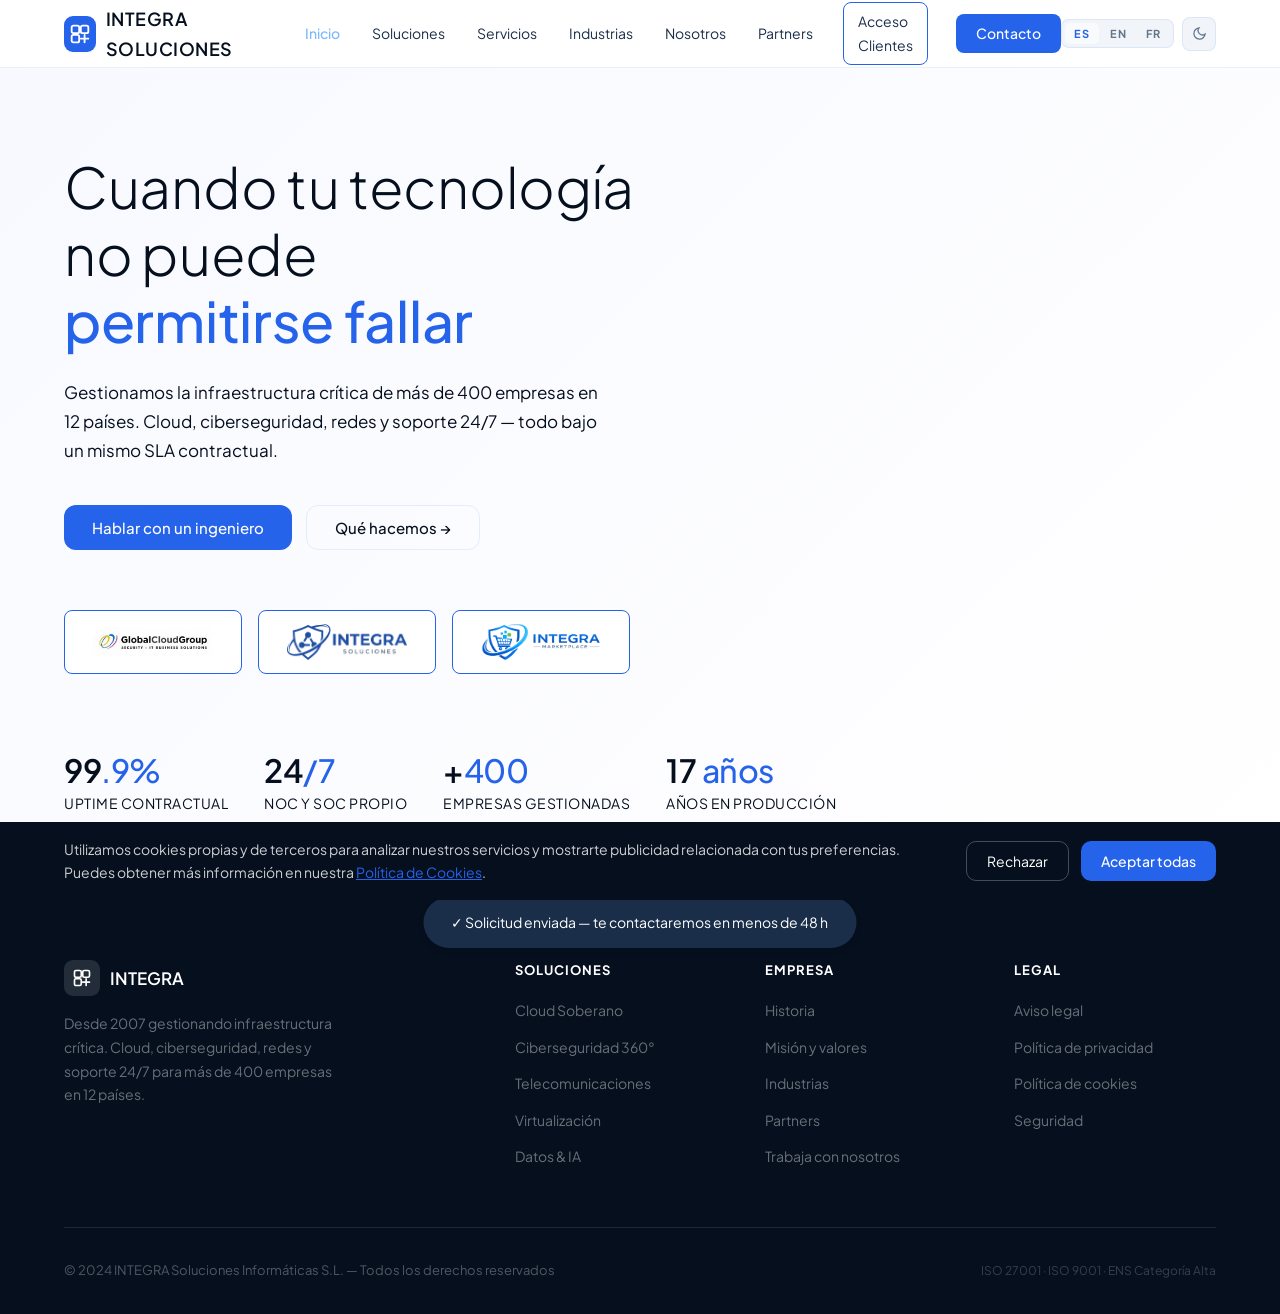
==== commit 0c07609e: "Update index.html logo reference and add logotipo.png" ====
--- a/index.html
+++ b/index.html
@@ -645,7 +645,7 @@
     <div style="display:flex;gap:16px;margin-bottom:48px;align-items:center;">
       <a href="https://cloudglobalsl.github.io/group/" target="_blank" class="nav-btn-secondary" style="background:white;padding:10px 28px;display:flex;align-items:center;"><img src="logo.jpg" alt="Cloud Global" style="height:42px;width:120px;object-fit:contain;display:block;"></a>
       <button onclick="navigate('inicio')" class="nav-btn-secondary" style="background:white;padding:10px 28px;display:flex;align-items:center;"><img src="asset 10.png" alt="Integra" style="height:42px;width:120px;object-fit:contain;display:block;"></button>
-      <a href="https://comercialsl.github.io/tech/" target="_blank" class="nav-btn-secondary" style="background:white;padding:10px 28px;display:flex;align-items:center;"><img src="logoo.png" alt="Logo 2" style="height:42px;width:120px;object-fit:contain;display:block;"></a>
+      <a href="https://comercialsl.github.io/tech/" target="_blank" class="nav-btn-secondary" style="background:white;padding:10px 28px;display:flex;align-items:center;"><img src="logotipo.png" alt="Logo 2" style="height:42px;width:120px;object-fit:contain;display:block;"></a>
     </div>
     <div class="hero-metrics">
       <div><div class="metric-value">99<span>.9%</span></div><div class="metric-label">${h.m1l}</div></div>
